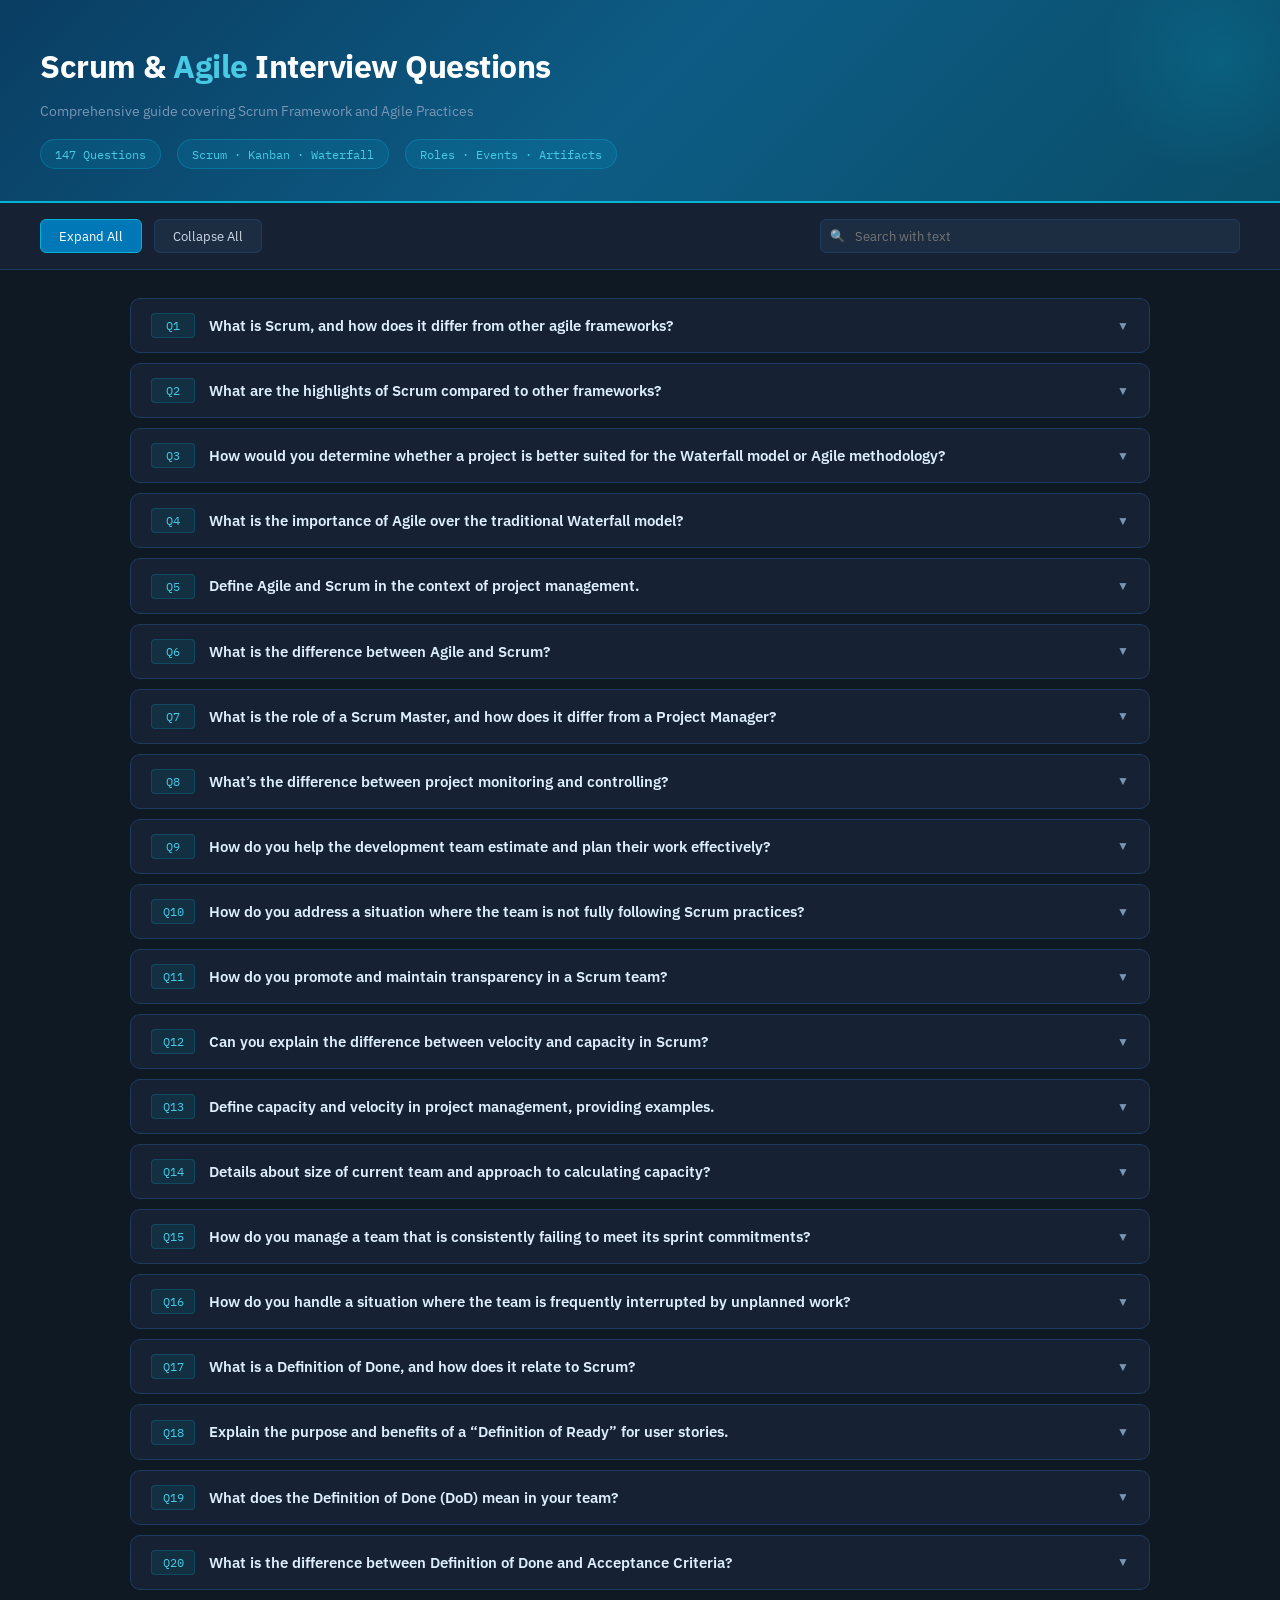
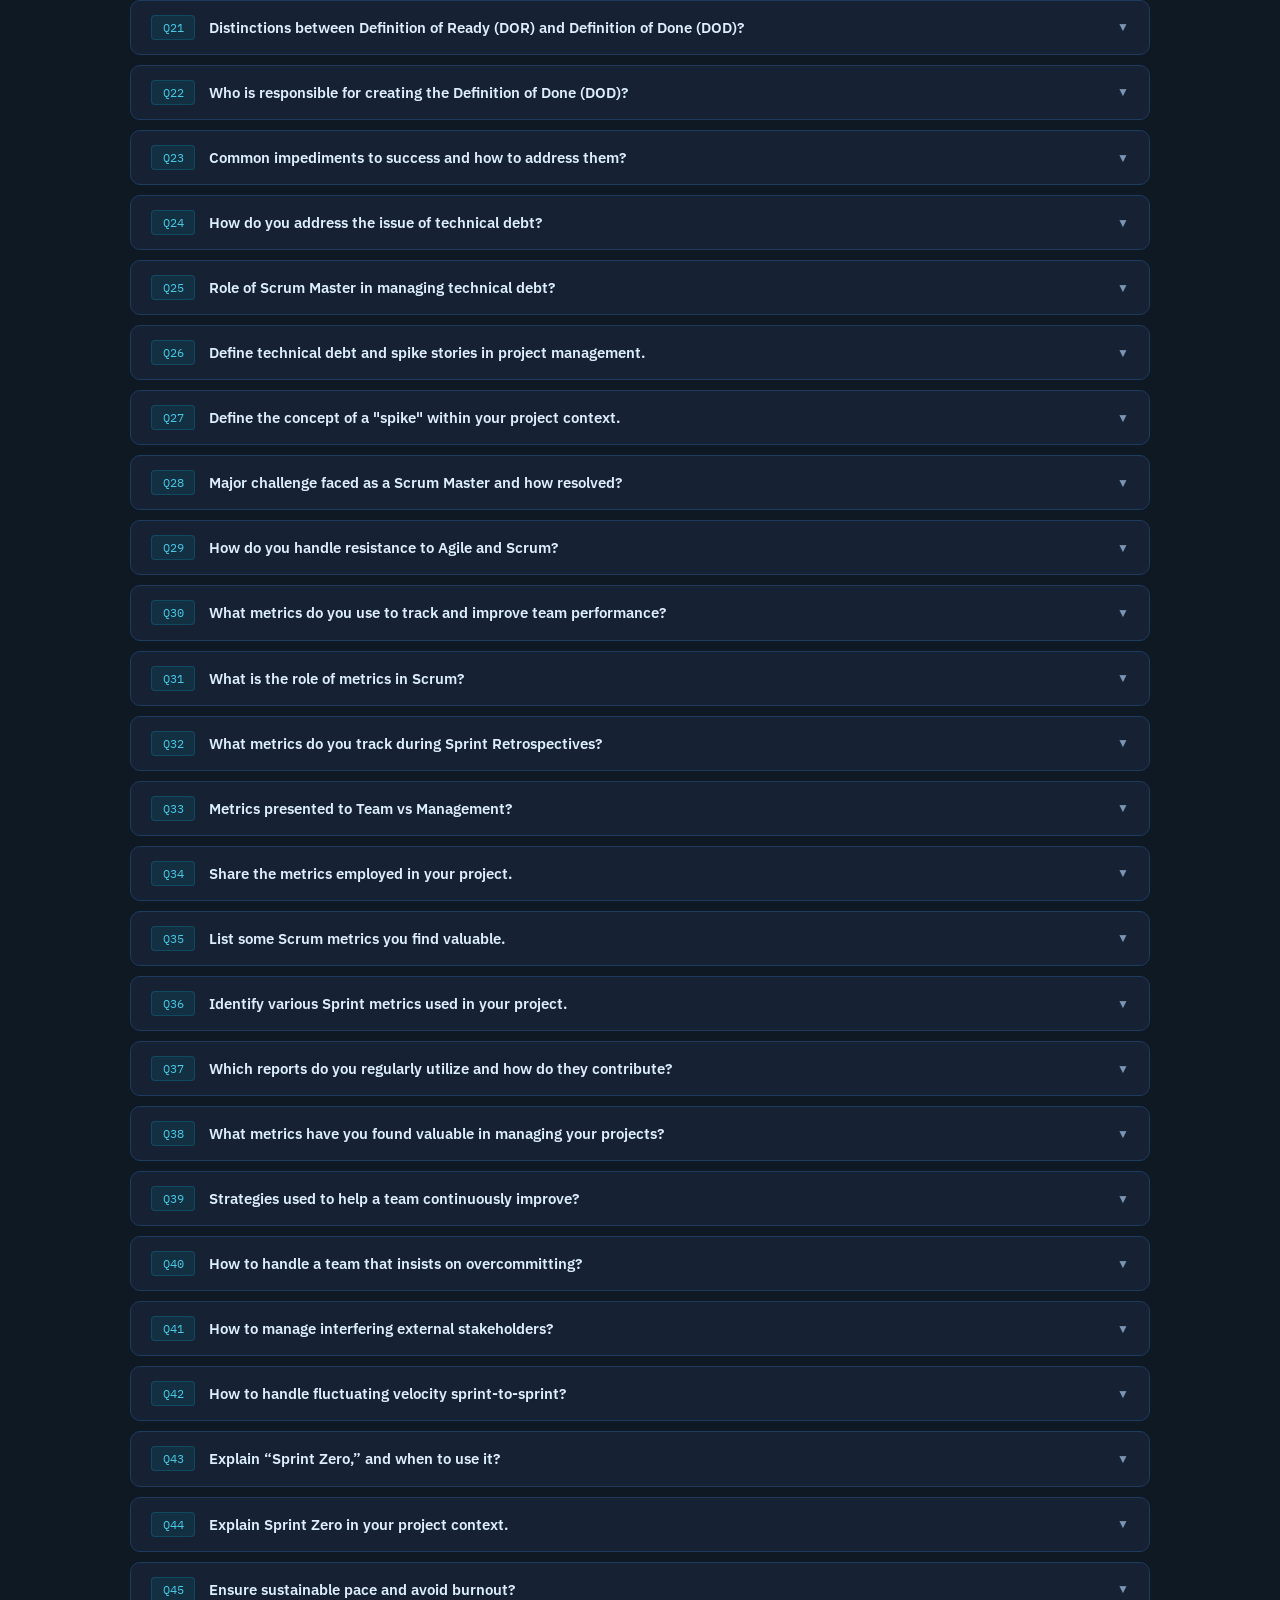
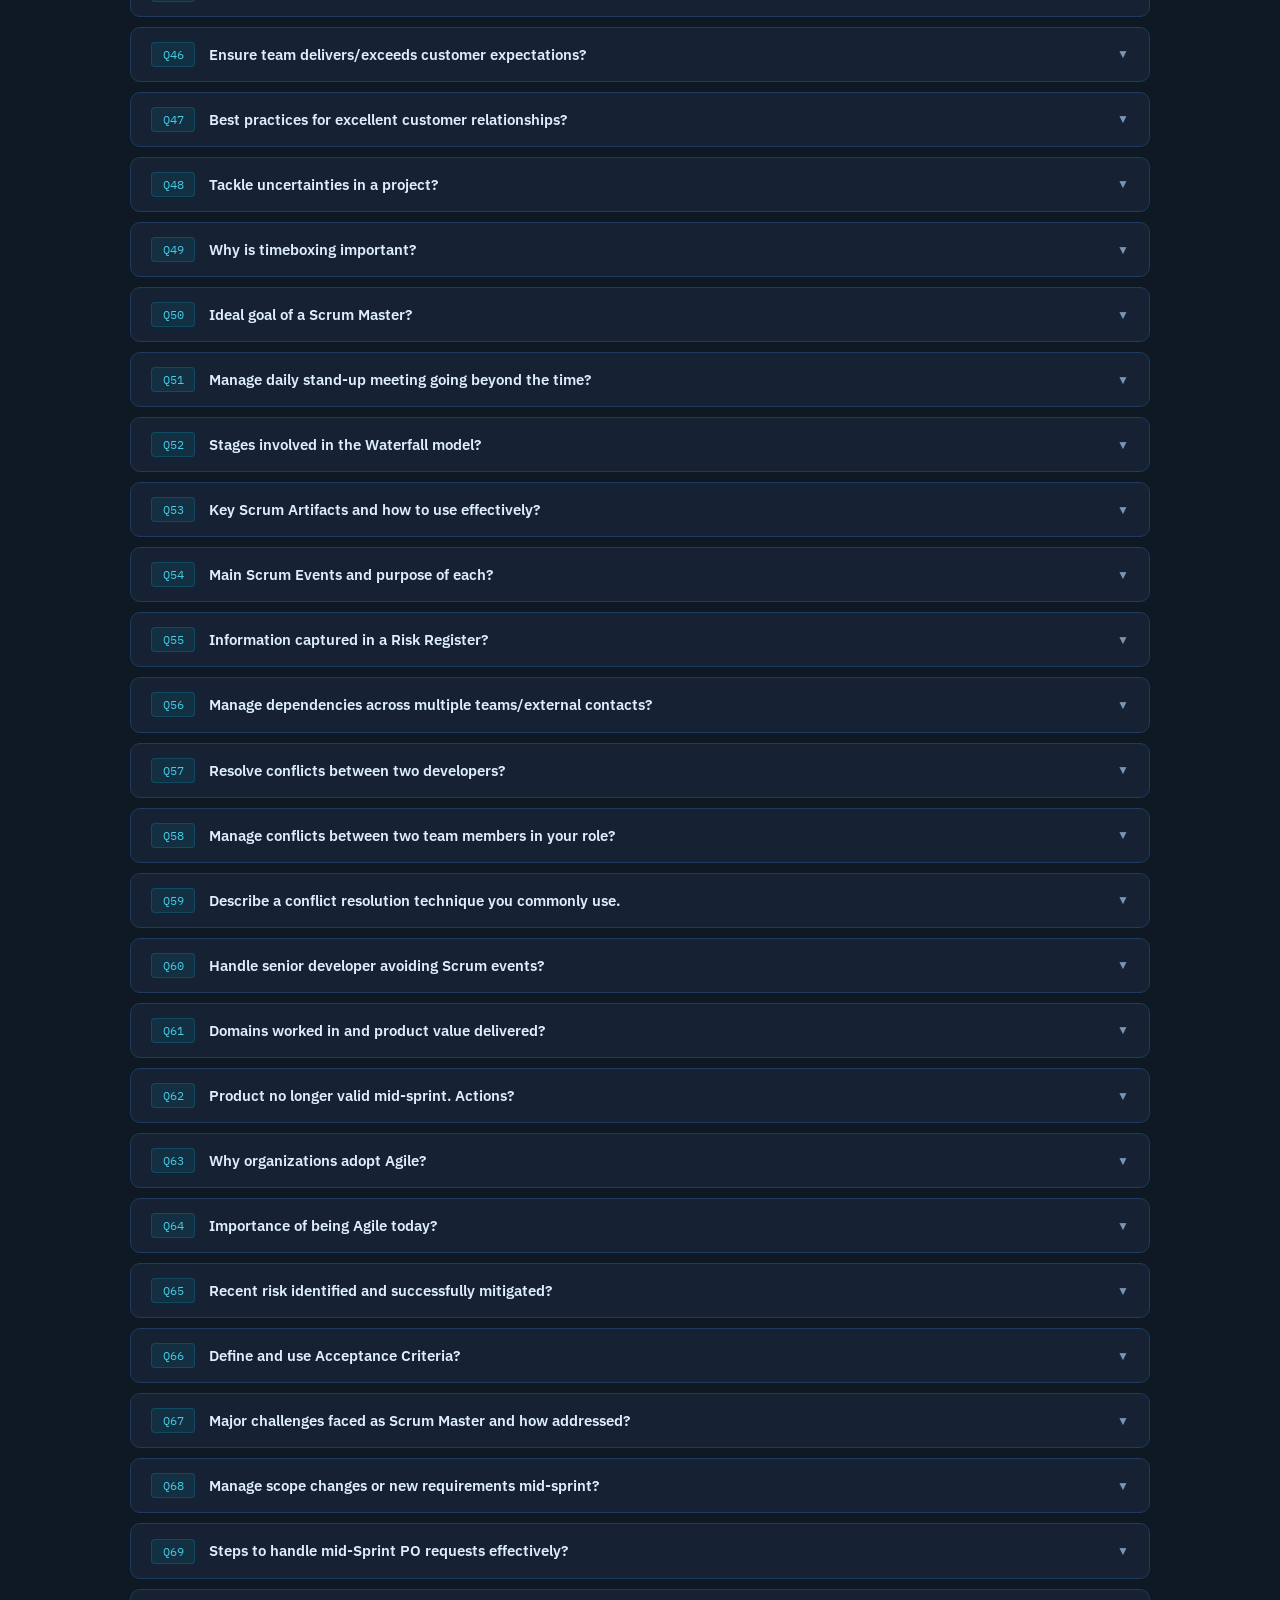
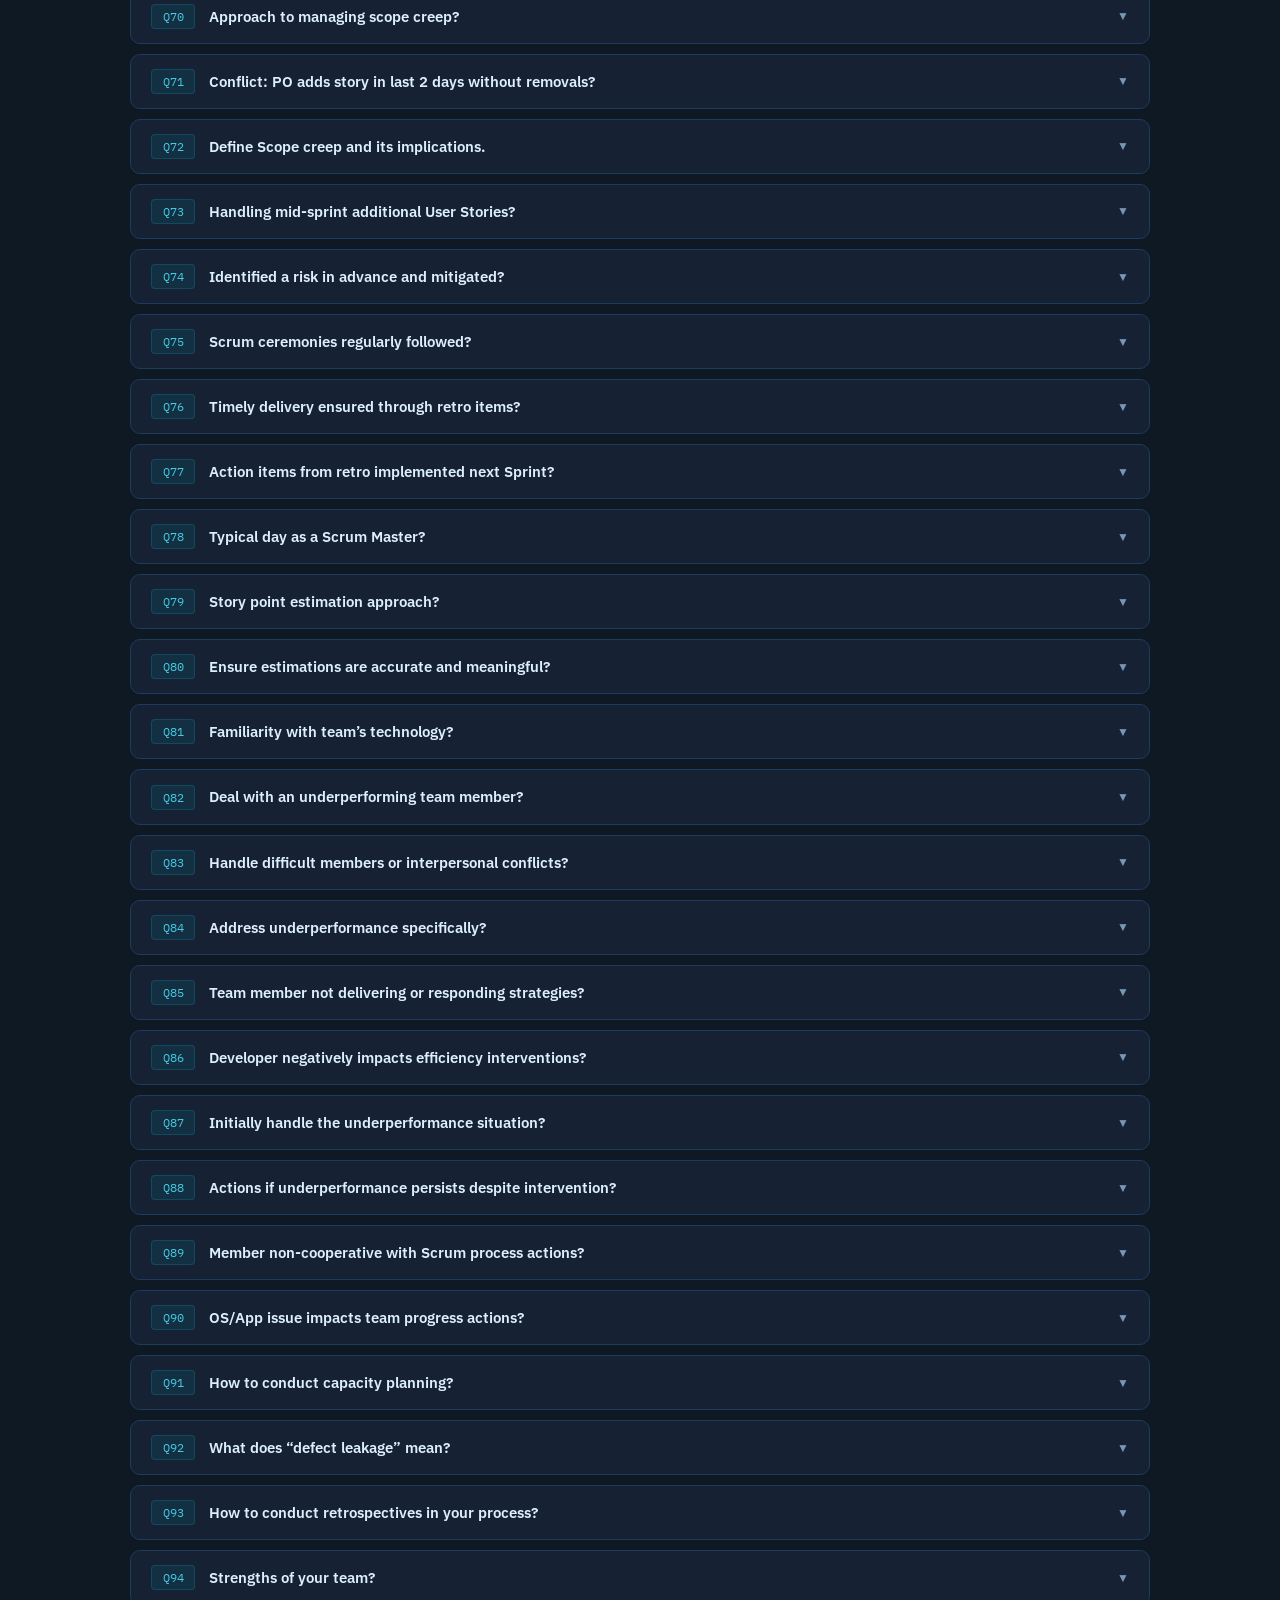
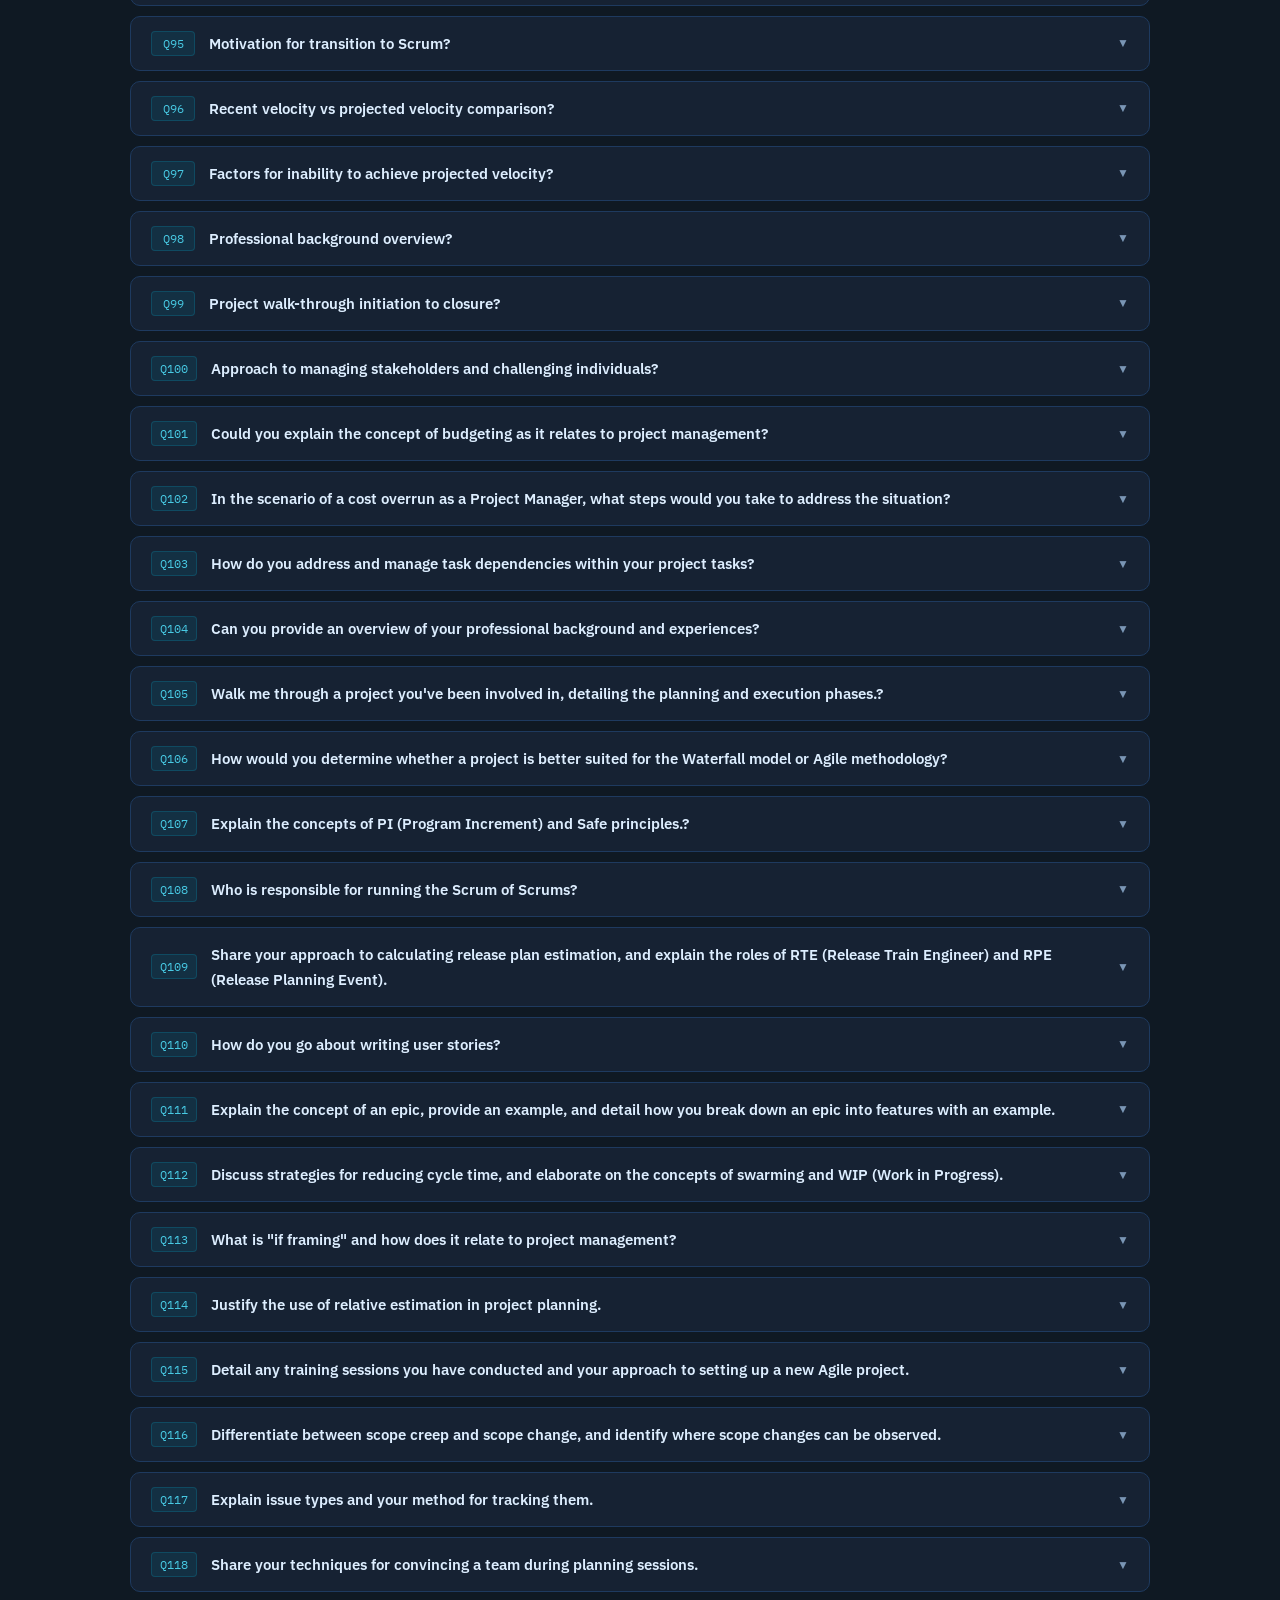
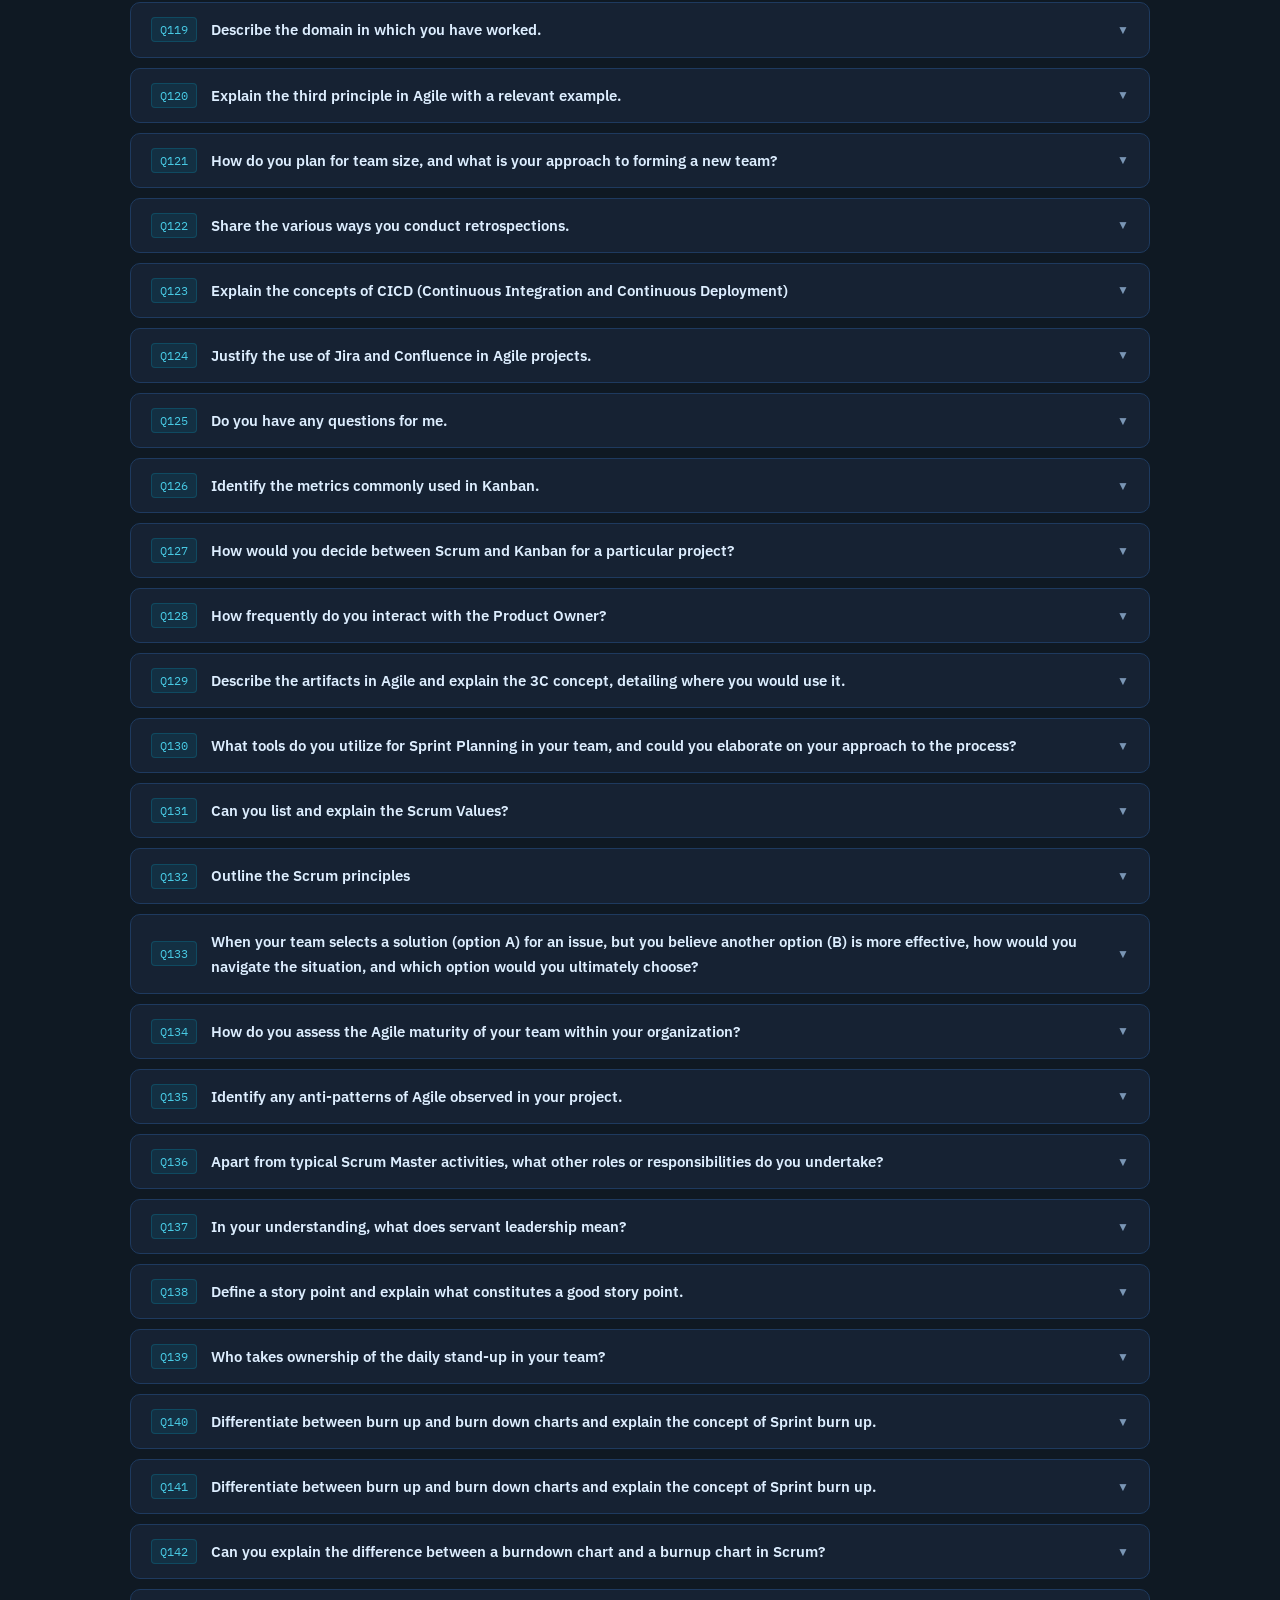
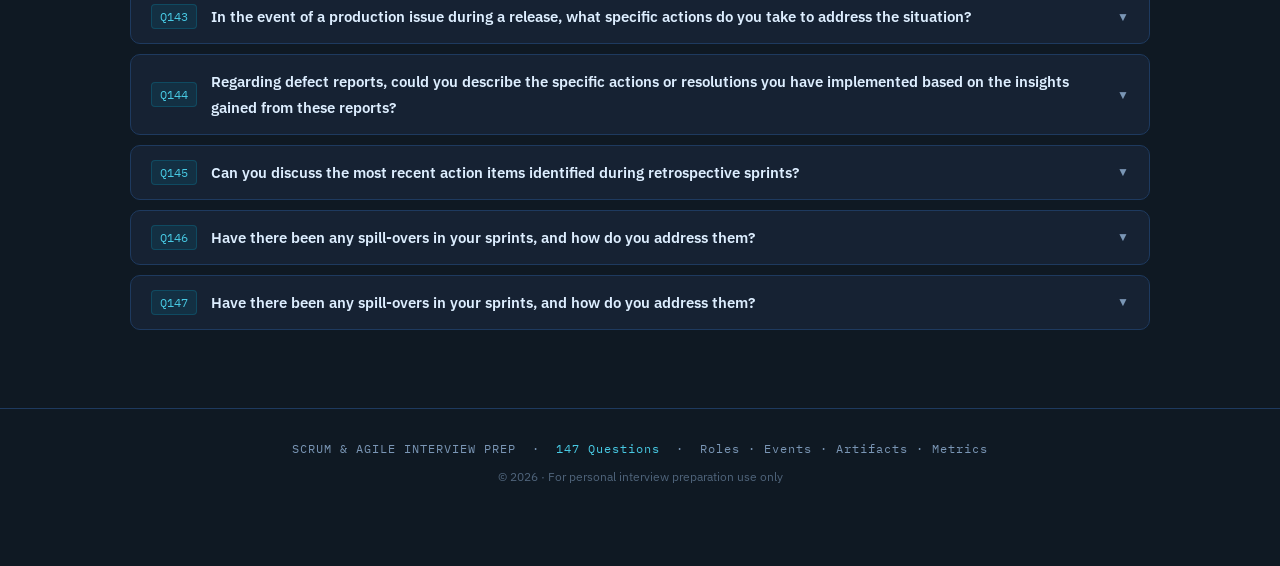
==== QnA.html @ 89566de7 "Add files via upload" ====
<!DOCTYPE html>
<html lang="en">
<head>
<meta charset="UTF-8">
<meta name="viewport" content="width=device-width, initial-scale=1.0">
<title>Scrum & Agile QnA</title>
<style>
  @import url('https://fonts.googleapis.com/css2?family=IBM+Plex+Sans:wght@400;500;600;700&family=IBM+Plex+Mono:wght@400;500&display=swap');
  :root{--bg:#0f1923;--surface:#162233;--surface2:#1c2d42;--border:#1e3a5f;--accent:#00b4d8;--accent2:#0077b6;--accent3:#48cae4;--text:#cdd9e8;--text-muted:#7a96b5;--hbg:#0a4d68;--green:#52b788;--div:#2a4a6b;}
  *{box-sizing:border-box;margin:0;padding:0;}
  body{font-family:'IBM Plex Sans',sans-serif;background:var(--bg);color:var(--text);line-height:1.65;padding:0 0 60px;}
  .ph{background:linear-gradient(135deg,#0a3d62 0%,#0d5c85 50%,#0a4d68 100%);padding:40px 40px 32px;border-bottom:2px solid var(--accent);position:relative;overflow:hidden;}
  .ph::before{content:'';position:absolute;top:-60px;right:-60px;width:240px;height:240px;background:radial-gradient(circle,rgba(0,180,216,0.15) 0%,transparent 70%);pointer-events:none;}
  .ph h1{font-size:2rem;font-weight:700;color:#fff;letter-spacing:-0.5px;}
  .ph h1 span{color:var(--accent3);}
  .ph p{margin-top:6px;color:var(--text-muted);font-size:.9rem;}
  .hm{display:flex;gap:16px;margin-top:16px;flex-wrap:wrap;}
  .mb{background:rgba(0,180,216,0.12);border:1px solid rgba(0,180,216,0.3);border-radius:20px;padding:4px 14px;font-size:.78rem;color:var(--accent3);font-family:'IBM Plex Mono',monospace;}
  .ctrl{padding:16px 40px;display:flex;gap:12px;background:var(--surface);border-bottom:1px solid var(--border);flex-wrap:wrap;align-items:center;}
  .btn{padding:7px 18px;border-radius:6px;border:1px solid var(--border);background:var(--surface2);color:var(--text);font-family:'IBM Plex Sans',sans-serif;font-size:.83rem;cursor:pointer;transition:all .2s;}
  .btn:hover{background:var(--accent2);border-color:var(--accent);color:#fff;}
  .btn.p{background:var(--accent2);border-color:var(--accent);color:#fff;}
  .btn.p:hover{background:var(--accent);}
  .sw{margin-left:auto;position:relative;}
  .sw input{background:var(--surface2);border:1px solid var(--border);border-radius:6px;padding:7px 30px 7px 34px;color:var(--text);font-family:'IBM Plex Sans',sans-serif;font-size:.83rem;width:420px;outline:none;transition:border-color .2s;}
  .sw input:focus{border-color:var(--accent);}
  .sw::before{content:'🔍';position:absolute;left:10px;top:50%;transform:translateY(-50%);font-size:.75rem;pointer-events:none;}
  .clr{position:absolute;right:8px;top:50%;transform:translateY(-50%);background:none;border:none;color:var(--text-muted);font-size:1rem;cursor:pointer;line-height:1;padding:0 2px;display:none;}
  .clr:hover{color:var(--accent3);}
  .sw.has-value .clr{display:block;}
  .content{padding:28px 40px;max-width:1100px;margin:0 auto;}
  .sd{margin:36px 0 28px;display:flex;align-items:center;gap:14px;}
  .sd::before,.sd::after{content:'';flex:1;height:1px;background:linear-gradient(90deg,transparent,var(--div),transparent);}
  .sd span{font-family:'IBM Plex Mono',monospace;font-size:.72rem;color:var(--text-muted);white-space:nowrap;letter-spacing:2px;text-transform:uppercase;}
  .qc{background:var(--surface);border:1px solid var(--border);border-radius:10px;margin-bottom:10px;overflow:hidden;transition:border-color .2s;}
  .qc:hover{border-color:var(--accent2);}
  .qc.open{border-color:var(--accent);}
  .qc.hidden{display:none;}
  .qh{display:flex;align-items:center;gap:14px;padding:14px 20px;cursor:pointer;user-select:none;transition:background .2s;}
  .qc.open .qh{background:rgba(0,119,182,0.15);}
  .qh:hover{background:rgba(0,180,216,0.08);}
  .qn{font-family:'IBM Plex Mono',monospace;font-size:.72rem;color:var(--accent3);background:rgba(0,180,216,0.1);border:1px solid rgba(0,180,216,0.2);border-radius:4px;padding:2px 8px;min-width:44px;text-align:center;flex-shrink:0;}
  .qt{flex:1;font-weight:600;font-size:.95rem;color:#ddeeff;}
  .qv{color:var(--text-muted);font-size:.75rem;transition:transform .3s;flex-shrink:0;}
  .qc.open .qv{transform:rotate(180deg);color:var(--accent3);}
  .qb{display:none;padding:0 20px 20px;border-top:1px solid var(--border);}
  .qc.open .qb{display:block;}
  .qb p{color:var(--text);font-size:.9rem;margin:12px 0 8px;}
  .qb ul{list-style:none;margin:10px 0;padding:0;}
  .qb ul li{font-size:.88rem;color:var(--text);padding:5px 0 5px 20px;position:relative;border-bottom:1px solid rgba(255,255,255,0.03);}
  .qb ul li:last-child{border-bottom:none;}
  .qb ul li::before{content:'▸';position:absolute;left:0;color:var(--accent3);font-size:.75rem;top:7px;}
  .qb ul li strong{color:var(--accent3);font-weight:600;}
  .sl{font-size:.78rem;font-weight:600;color:var(--accent);text-transform:uppercase;letter-spacing:1px;margin:14px 0 6px;font-family:'IBM Plex Mono',monospace;}
  .at{width:100%;border-collapse:collapse;margin:14px 0;font-size:.85rem;border-radius:8px;overflow:hidden;border:1px solid var(--border);}
  .at th{background:var(--hbg);color:var(--accent3);font-weight:600;padding:10px 14px;text-align:left;font-family:'IBM Plex Mono',monospace;font-size:.8rem;letter-spacing:.5px;border-bottom:2px solid var(--accent2);}
  .at td{padding:9px 14px;border-bottom:1px solid rgba(30,58,95,0.6);color:var(--text);vertical-align:top;}
  .at tr:last-child td{border-bottom:none;}
  .at tr:nth-child(even) td{background:rgba(255,255,255,0.025);}
  .at tr:hover td{background:rgba(0,180,216,0.05);}
  .at td:first-child{color:var(--accent3);font-weight:500;}
  .ob{background:rgba(82,183,136,0.1);border-left:3px solid var(--green);border-radius:0 6px 6px 0;padding:10px 14px;margin-top:12px;font-size:.87rem;color:var(--text);}
  .ob strong{color:var(--green);}
  .cl li::before{content:'✓';color:var(--green);font-size:.8rem;top:6px;}
  @media(max-width:640px){.ph{padding:24px 20px;}.ctrl{padding:14px 20px;}.content{padding:20px 16px;}.sw input{width:160px;}}

#backToTop {
    display: none;
    position: fixed;
    bottom: 30px;
    right: 30px;
    z-index: 1000;
    border: none;
    outline: none;
    background-color: var(--accent2);
    color: white;
    cursor: pointer;
    padding: 10px 16px;
    border-radius: 50%;
    font-size: 1.2rem;
    box-shadow: 0 4px 12px rgba(0,0,0,0.4);
    transition: all 0.3s;
  }
  #backToTop:hover { background-color: var(--accent); transform: translateY(-3px); }
  
  #backToBottom {
    display: none;
    position: fixed;
    bottom: 90px;
    right: 30px;
    z-index: 1000;
    border: none;
    outline: none;
    background-color: var(--accent2);
    color: white;
    cursor: pointer;
    padding: 10px 16px;
    border-radius: 50%;
    font-size: 1.2rem;
    box-shadow: 0 4px 12px rgba(0,0,0,0.4);
    transition: all 0.3s;
  }
  #backToBottom:hover { background-color: var(--accent); transform: translateY(3px); }
  
</style>
</head>
<body>
<div class="ph">
  <h1>Scrum &amp; <span>Agile</span> Interview Questions</h1>
  <p>Comprehensive guide covering Scrum Framework and Agile Practices</p>
  <div class="hm">
    <span class="mb"><span id="totalCount">0</span> Questions</span>
    <span class="mb">Scrum · Kanban · Waterfall</span>
    <span class="mb">Roles · Events · Artifacts</span>
  </div>
</div>
<div class="ctrl">
  <button class="btn p" onclick="toggleAll(true)">Expand All</button>
  <button class="btn" onclick="toggleAll(false)">Collapse All</button>
  <div class="sw" id="sw"><input id="searchBox" type="text" placeholder="Search with text" oninput="filterQ(this.value)"><button class="clr" onclick="clearSearch()" title="Clear search">✕</button></div>
</div>
<div class="content">

<div class="qc"><div class="qh" onclick="tog(this)"><span class="qn">Q</span><span class="qt">What is Scrum, and how does it differ from other agile frameworks?</span><span class="qv">▼</span></div><div class="qb">
<p>Scrum is a lightweight Agile framework used to develop and deliver complex products through short, time-boxed iterations called Sprints (usually 1–4 weeks). It is based on empiricism, meaning decisions are made through transparency, inspection, and adaptation. Scrum clearly defines roles (Scrum Master, Product Owner, Developers), events (Sprint Planning, Daily Scrum, Review, Retrospective), and artifacts (Product Backlog, Sprint Backlog, Increment) to help teams deliver value incrementally.</p>
<table class="at"><thead><tr><th>Aspect</th><th>Scrum</th><th>Kanban</th></tr></thead><tbody>
<tr><td>Approach</td><td>Iterative, time-boxed</td><td>Continuous flow</td></tr>
<tr><td>Iterations</td><td>Fixed-length Sprints</td><td>No Sprints</td></tr>
<tr><td>Roles</td><td>Defined roles (Scrum Master, Product Owner, Developers)</td><td>No mandatory roles</td></tr>
<tr><td>Planning</td><td>Sprint Planning at start of Sprint</td><td>Planning done continuously</td></tr>
<tr><td>Change Handling</td><td>Changes usually after Sprint ends</td><td>Changes can be made anytime</td></tr>
<tr><td>Metrics</td><td>Velocity, Burndown/Burnup</td><td>Cycle Time, Lead Time, WIP</td></tr>
<tr><td>Work Limits</td><td>Limited by Sprint commitment</td><td>WIP limits enforced</td></tr>
<tr><td>Best Use Case</td><td>Evolving requirements with regular delivery</td><td>Continuous work, support, maintenance</td></tr>
</tbody></table>
</div></div>

<div class="qc"><div class="qh" onclick="tog(this)"><span class="qn">Q</span><span class="qt">What are the highlights of Scrum compared to other frameworks?</span><span class="qv">▼</span></div><div class="qb">
<ul>
<li>Iterative and Incremental Delivery: Scrum delivers working increments every sprint</li>
<li>Empiricism: Decisions are based on inspection, adaptation, and transparency</li>
<li>Defined Roles: Clear responsibilities with Scrum Master, Product Owner, and Developers.</li>
<li>Time-boxed Events: Structured ceremonies ensure focus and collaboration.</li>
<li>Focus on Value: Prioritized backlog ensures the team works on the highest-value items first.</li>
<li>Continuous Improvement: Retrospectives and metrics drive ongoing process and product enhancement.</li>
<li>Self-organizing Teams: Teams decide how to do the work, improving engagement and ownership.</li>
</ul>
</div></div>

<div class="qc"><div class="qh" onclick="tog(this)"><span class="qn">Q</span><span class="qt">How would you determine whether a project is better suited for the Waterfall model or Agile methodology?</span><span class="qv">▼</span></div><div class="qb">
<table class="at"><thead><tr><th>Factor</th><th>Waterfall Model</th><th>Agile Methodology</th></tr></thead><tbody>
<tr><td>Requirements clarity</td><td>Stable &amp; fixed</td><td>Evolving &amp; unclear</td></tr>
<tr><td>Change frequency</td><td>Minimal changes</td><td>Frequent changes</td></tr>
<tr><td>Customer involvement</td><td>Limited</td><td>Continuous</td></tr>
<tr><td>Project complexity</td><td>Predictable</td><td>Complex &amp; uncertain</td></tr>
<tr><td>Delivery approach</td><td>One-time release</td><td>Incremental delivery</td></tr>
<tr><td>Risk handling</td><td>Low risk</td><td>High risk, early feedback</td></tr>
<tr><td>Team style</td><td>Siloed</td><td>Cross-functional</td></tr>
</tbody></table>
</div></div>

<div class="qc"><div class="qh" onclick="tog(this)"><span class="qn">Q</span><span class="qt">What is the importance of Agile over the traditional Waterfall model?</span><span class="qv">▼</span></div><div class="qb">
<table class="at"><thead><tr><th>Factor</th><th>Agile Methodology</th></tr></thead><tbody>
<tr><td>Handles change better</td><td>Adapts quickly to requirement changes instead of fixed upfront scope</td></tr>
<tr><td>Early value delivery</td><td>Delivers working increments instead of waiting till end</td></tr>
<tr><td>Continuous feedback</td><td>Regular stakeholder input improves product quality early</td></tr>
<tr><td>Risk reduction</td><td>Issues are identified and corrected in short cycles</td></tr>
<tr><td>Better transparency</td><td>Progress is visible through frequent reviews and updates</td></tr>
<tr><td>Higher customer focus</td><td>Builds product based on evolving customer needs and priorities</td></tr>
</tbody></table>
</div></div>

<div class="qc"><div class="qh" onclick="tog(this)"><span class="qn">Q</span><span class="qt">Define Agile and Scrum in the context of project management.</span><span class="qv">▼</span></div><div class="qb">
<ul>
<li>Agile definition: Iterative and incremental approach to project management focused on flexibility and customer value</li>
<li>Agile focus: Emphasizes adaptability, collaboration, and continuous delivery of value</li>
<li>Scrum definition: A lightweight Agile framework used to manage and deliver complex work in short iterations called Sprints</li>
<li>Scrum structure: Defines roles, events, and artifacts to ensure transparency and inspection</li>
<li>Agile vs Scrum: Agile is the mindset | Scrum is one way to implement Agile</li>
<li>Outcome focus: Both aim to deliver value early, improve continuously, and respond to change effectively</li>
</ul>
</div></div>

<div class="qc"><div class="qh" onclick="tog(this)"><span class="qn">Q</span><span class="qt">What is the difference between Agile and Scrum?</span><span class="qv">▼</span></div><div class="qb"><p>Agile is the broad philosophy based on iterative development and the Agile Manifesto. Scrum is a specific, lightweight framework used to implement those Agile principles through defined roles, artifacts, and time-boxed events.</p></div></div>

<div class="qc"><div class="qh" onclick="tog(this)"><span class="qn">Q</span><span class="qt">What is the role of a Scrum Master, and how does it differ from a Project Manager?</span><span class="qv">▼</span></div><div class="qb">
<ul>
<li>A Scrum Master facilitates the Scrum framework, removes impediments, and supports the development team in becoming self-organizing and high-performing.</li>
<li>A Project Manager plans, executes, and controls the project by managing scope, resources, timelines, and budgets.</li>
</ul>
</div></div>

<div class="qc"><div class="qh" onclick="tog(this)"><span class="qn">Q</span><span class="qt">What’s the difference between project monitoring and controlling?</span><span class="qv">▼</span></div><div class="qb"><p>Monitoring is the process of observing and tracking project performance against the plan (passive/informational). Controlling is taking corrective actions when deviations occur to get the project back on track (active/corrective).</p></div></div>

<div class="qc"><div class="qh" onclick="tog(this)"><span class="qn">Q</span><span class="qt">How do you help the development team estimate and plan their work effectively?</span><span class="qv">▼</span></div><div class="qb">
<ul>
<li>Facilitate Backlog Refinement to break down stories into clear tasks</li>
<li>Guide Sprint Planning with Planning Poker</li>
<li>Assess velocity and capacity for realistic commitments</li>
<li>Encourage team collaboration and consensus on estimates</li>
</ul>
</div></div>

<div class="qc"><div class="qh" onclick="tog(this)"><span class="qn">Q</span><span class="qt">How do you address a situation where the team is not fully following Scrum practices?</span><span class="qv">▼</span></div><div class="qb">
<ul>
<li>Identify missing or skipped practices (e.g., stand-ups, retrospectives)</li>
<li>Discuss with the team to understand reasons for deviation</li>
<li>Coach the team on the value of practices for collaboration and continuous improvement</li>
</ul>
</div></div>

<div class="qc"><div class="qh" onclick="tog(this)"><span class="qn">Q</span><span class="qt">How do you promote and maintain transparency in a Scrum team?</span><span class="qv">▼</span></div><div class="qb">
<ul>
<li>Maintain visual dashboards (Jira, burn-down charts) for real-time visibility</li>
<li>Keep Scrum artifacts (Product Backlog, Sprint Backlog, Increment) up to date</li>
<li>Facilitate Sprint Planning for commitment, Sprint Reviews for feedback, and Retrospectives for process improvement</li>
</ul>
</div></div>

<div class="qc"><div class="qh" onclick="tog(this)"><span class="qn">Q</span><span class="qt">Can you explain the difference between velocity and capacity in Scrum?</span><span class="qv">▼</span></div><div class="qb">
<ul>
<li>Velocity: past average work delivered (story points)</li>
<li>Capacity: team availability for upcoming Sprint</li>
<li>Key difference: Velocity forecasts delivery; capacity ensures realistic planning</li>
</ul>
</div></div>

<div class="qc"><div class="qh" onclick="tog(this)"><span class="qn">Q</span><span class="qt">Define capacity and velocity in project management, providing examples.</span><span class="qv">▼</span></div><div class="qb">
<ul>
<li>Capacity: Total available work a team can take in a Sprint based on time, availability, and focus. Example: 5 members available full Sprint → 5 × 10 days = ~50 person-days available effort</li>
<li>Velocity: Average amount of work (story points) a team completes in a Sprint. Example: Team consistently completes 28–32 story points per Sprint → velocity = ~30 points</li>
<li>Key difference: Capacity is input (availability) | Velocity is output (historical delivery)</li>
<li>Usage in planning: Capacity helps decide how much time is available | Velocity helps decide how much work fits</li>
</ul>
</div></div>

<div class="qc"><div class="qh" onclick="tog(this)"><span class="qn">Q</span><span class="qt">Details about size of current team and approach to calculating capacity?</span><span class="qv">▼</span></div><div class="qb"><p>Typically calculated by taking the sum of available hours for all developers in the Sprint and subtracting time for holidays, planned time-off, and non-development tasks like Scrum events.</p></div></div>

<div class="qc"><div class="qh" onclick="tog(this)"><span class="qn">Q</span><span class="qt">How do you manage a team that is consistently failing to meet its sprint commitments?</span><span class="qv">▼</span></div><div class="qb">
<ul>
<li>Identify root causes using sprint data (estimation issues, unclear requirements, dependencies, scope changes)</li>
<li>Enforce a strong Definition of Ready (DoR) so only well-understood items enter the sprint</li>
<li>Plan based on team capacity (holidays, leaves, availability)</li>
<li>Use historical velocity to avoid over-commitment during sprint planning</li>
<li>Improve estimation through regular backlog refinement and sizing</li>
<li>Protect the team from mid-sprint scope changes and disruptions</li>
<li>Use retrospectives to agree on small, actionable improvements and track them next sprint</li>
</ul>
</div></div>

<div class="qc"><div class="qh" onclick="tog(this)"><span class="qn">Q</span><span class="qt">How do you handle a situation where the team is frequently interrupted by unplanned work?</span><span class="qv">▼</span></div><div class="qb">
<ul>
<li>Make interruptions visible by tracking all unplanned work</li>
<li>Perform Root Cause Analysis (RCA) to understand why interruptions keep occurring</li>
<li>Analyze patterns (type, source, frequency) using the data</li>
<li>Revisit and improve upstream processes to reduce interruptions over time</li>
<li>Reserve buffer capacity in sprint planning for predictable unplanned work</li>
<li>Align with the Product Owner to prioritize and limit ad-hoc requests</li>
<li>Define clear intake and escalation rules for what is truly urgent</li>
<li>Protect the sprint goal and team focus from unnecessary disruptions</li>
</ul>
</div></div>

<div class="qc"><div class="qh" onclick="tog(this)"><span class="qn">Q</span><span class="qt">What is a Definition of Done, and how does it relate to Scrum?</span><span class="qv">▼</span></div><div class="qb">
<p>Definition of Done (DoD) is a shared checklist that defines when a product increment is considered complete and releasable.</p>
<ul>
<li>It ensures quality and transparency across the team</li>
<li>Helps the team deliver a potentially shippable increment each sprint</li>
<li>Creates a common understanding between Developers, PO, and Scrum Master</li>
<li>Prevents partially done or hidden work from being counted as “done”</li>
</ul>
<p>DoD Checklist:</p>
<ul>
<li>Code completed and peer-reviewed</li>
<li>All relevant tests are passed</li>
<li>Acceptance criteria met</li>
<li>No critical defects open</li>
<li>Code merged and build successful</li>
<li>Deployed to required environment</li>
<li>Documentation updated (if needed)</li>
<li>Technical debt addressed or noted</li>
</ul>
</div></div>

<div class="qc"><div class="qh" onclick="tog(this)"><span class="qn">Q</span><span class="qt">Explain the purpose and benefits of a “Definition of Ready” for user stories.</span><span class="qv">▼</span></div><div class="qb">
<p>Definition of Ready (DoR) is a shared checklist that defines when a Product Backlog Item or user story is considered clear, well-defined, and ready to be pulled into a sprint.</p>
<ul>
<li>It ensures clarity and shared understanding across the team</li>
<li>Helps the team pull only well-defined, actionable stories into a sprint</li>
<li>Creates a common agreement between Developers, PO, and Scrum Master on readiness</li>
<li>Prevents unclear, ambiguous, or unready work from entering the sprint</li>
</ul>
<p>DoR Checklist:</p>
<ul>
<li>User story clearly described and understood</li>
<li>Acceptance criteria defined and testable</li>
<li>Dependencies identified and addressed</li>
<li>Estimates provided (story points or time)</li>
<li>No blocking issues or external approvals pending</li>
<li>Design or mockups attached (if needed)</li>
<li>Performance, security, or other non-functional requirements identified</li>
<li>Story is small enough to be completed in a sprint</li>
<li>Team confirms story is ready to be pulled into a sprint</li>
</ul>
</div></div>

<div class="qc"><div class="qh" onclick="tog(this)"><span class="qn">Q</span><span class="qt">What does the Definition of Done (DoD) mean in your team?</span><span class="qv">▼</span></div><div class="qb">
<ul>
<li>Shared quality standard : Agreed checklist that defines when work is truly “Done”</li>
<li>Completeness check : Ensures all coding, testing, and acceptance criteria are met</li>
<li>Quality assurance : Confirms unit testing, reviews, and necessary validations are completed</li>
<li>Usability readiness : Ensures item is potentially releasable at the end of sprint</li>
<li>Transparency : Same definition applies to all team members and all work items</li>
<li>Consistency : Prevents partial or “almost done” work from being accepted</li>
</ul>
</div></div>

<div class="qc"><div class="qh" onclick="tog(this)"><span class="qn">Q</span><span class="qt">What is the difference between Definition of Done and Acceptance Criteria?</span><span class="qv">▼</span></div><div class="qb">
<table class="at"><thead><tr><th>Aspect</th><th>Definition of Done (DoD)</th><th>Acceptance Criteria (AC)</th></tr></thead><tbody>
<tr><td>Scope focus</td><td>Applies to all work items</td><td>Applies to a specific user story</td></tr>
<tr><td>Purpose</td><td>Ensures quality &amp; completeness</td><td>Defines expected behavior</td></tr>
<tr><td>Ownership</td><td>Owned by the Scrum Team</td><td>Defined by PO (with team input)</td></tr>
<tr><td>Usage timing</td><td>Constant across Sprints</td><td>Changes per story</td></tr>
<tr><td>Validation level</td><td>Checks process &amp; quality readiness</td><td>Checks functional correctness</td></tr>
<tr><td>Outcome</td><td>Ensures work is releasable</td><td>Ensures requirement is met</td></tr>
</tbody></table>
</div></div>

<div class="qc"><div class="qh" onclick="tog(this)"><span class="qn">Q</span><span class="qt">Distinctions between Definition of Ready (DOR) and Definition of Done (DOD)?</span><span class="qv">▼</span></div><div class="qb">
<table class="at"><thead><tr><th>Aspect</th><th>Definition of Ready (DoR)</th><th>Definition of Done (DoD)</th></tr></thead><tbody>
<tr><td>Purpose difference</td><td>Ensures work is ready to start</td><td>Ensures work is completed properly</td></tr>
<tr><td>Timing difference</td><td>Checked before Sprint starts</td><td>Checked after completion</td></tr>
<tr><td>Scope difference</td><td>Applies to backlog readiness</td><td>Applies to increment quality</td></tr>
<tr><td>Focus difference</td><td>Reduces ambiguity and unknowns</td><td>Ensures quality and completeness</td></tr>
<tr><td>Ownership</td><td>Owned by PO + team</td><td>Owned by entire Scrum Team</td></tr>
<tr><td>Outcome impact</td><td>Improves planning efficiency</td><td>Ensures releasable increment</td></tr>
</tbody></table>
</div></div>

<div class="qc"><div class="qh" onclick="tog(this)"><span class="qn">Q</span><span class="qt">Who is responsible for creating the Definition of Done (DOD)?</span><span class="qv">▼</span></div><div class="qb"><p>The entire Scrum Team (Product Owner, Scrum Master, and Developers) is responsible for defining the DoD. If the organization provides a standard DoD, the team must adopt it as a minimum.</p></div></div>

<div class="qc"><div class="qh" onclick="tog(this)"><span class="qn">Q</span><span class="qt">Common impediments to success and how to address them?</span><span class="qv">▼</span></div><div class="qb">
<ul>
<li>Unclear requirements → Improve backlog refinement and enforce Definition of Ready</li>
<li>Frequent scope changes → Protect the sprint goal and align closely with the Product Owner</li>
<li>External dependencies → Make them visible, escalate early, and plan around them</li>
<li>Low team collaboration → Encourage open communication and effective Scrum events</li>
<li>Over-commitment → Plan using realistic capacity and historical velocity</li>
<li>Technical debt → Make it visible and plan reduction work regularly</li>
<li>Interruptions/unplanned work → Set clear intake rules and reserve buffer capacity</li>
</ul>
</div></div>

<div class="qc"><div class="qh" onclick="tog(this)"><span class="qn">Q</span><span class="qt">How do you address the issue of technical debt?</span><span class="qv">▼</span></div><div class="qb">
<ul>
<li>Make technical debt visible by identifying and tracking it in the backlog</li>
<li>Explain the impact of debt on speed, quality, and risk to the Product Owner</li>
<li>Prioritize technical debt items along with feature work</li>
<li>Allocate capacity each sprint for refactoring and debt reduction</li>
<li>Enforce strong DoD and code reviews to prevent new debt</li>
<li>Use retrospectives to inspect and improve debt-reduction practices</li>
</ul>
</div></div>

<div class="qc"><div class="qh" onclick="tog(this)"><span class="qn">Q</span><span class="qt">Role of Scrum Master in managing technical debt?</span><span class="qv">▼</span></div><div class="qb">
<ul>
<li>Raise awareness: Ensure the team and Product Owner understand the impact of technical debt on delivery, quality, and velocity.</li>
<li>Facilitate prioritization: Help the PO balance new features vs debt reduction in backlog refinement and sprint planning.</li>
<li>Promote technical excellence: Encourage practices like code reviews, refactoring, automated testing to prevent new debt.</li>
<li>Enforce Definition of Done (DoD): Ensure the DoD includes quality standards and debt management so work is truly complete.</li>
<li>Track debt: Make technical debt visible in backlog or dashboards to monitor trends over time.</li>
<li>Support sustainable pace: Prevent shortcuts that increase debt and ensure the team allocates time to address existing debt.</li>
<li>Facilitate improvement: Use retrospectives to identify debt-related issues and plan actions to reduce them gradually.</li>
</ul>
</div></div>

<div class="qc"><div class="qh" onclick="tog(this)"><span class="qn">Q</span><span class="qt">Define technical debt and spike stories in project management.</span><span class="qv">▼</span></div><div class="qb">
<ul>
<li>Technical debt : Accumulated shortcuts or suboptimal code/design choices that increase future effort</li>
<li>Cause : Happens due to time pressure, evolving requirements, or temporary fixes</li>
<li>Impact : Slows down future development and increases maintenance cost</li>
<li>Spike story : Time-boxed research or experimentation task to reduce uncertainty</li>
<li>Purpose : Helps understand technical approach, estimate effort, or evaluate solutions</li>
<li>Outcome : Produces knowledge, proof of concept, or decision rather than production code</li>
<li>Usage : Used when requirements or technical approach are unclear</li>
</ul>
</div></div>

<div class="qc"><div class="qh" onclick="tog(this)"><span class="qn">Q</span><span class="qt">Define the concept of a "spike" within your project context.</span><span class="qv">▼</span></div><div class="qb"><p>A spike is a time-boxed investigation or research activity used to reduce technical uncertainty or gather information required to estimate a core User Story.</p></div></div>

<div class="qc"><div class="qh" onclick="tog(this)"><span class="qn">Q</span><span class="qt">Major challenge faced as a Scrum Master and how resolved?</span><span class="qv">▼</span></div><div class="qb">
<p>Example: Team was frequently missing sprint goals</p>
<ul>
<li>Identified root causes such as unclear requirements and regular interruptions</li>
<li>Improved backlog refinement and enforced Definition of Ready</li>
<li>Worked with the Product Owner to control mid-sprint scope changes</li>
<li>Created a visible impediment tracker in Confluence and raised blockers proactively in Daily Scrum (DSU)</li>
<li>Used retrospectives to drive corrective actions and follow through</li>
</ul>
<div class="ob">Outcome: Improved sprint predictability and consistent delivery</div>
</div></div>

<div class="qc"><div class="qh" onclick="tog(this)"><span class="qn">Q</span><span class="qt">How do you handle resistance to Agile and Scrum?</span><span class="qv">▼</span></div><div class="qb">
<ul>
<li>Listen first: Talk to stakeholders to understand fears like loss of control or deadlines.</li>
<li>Explain the why: Show how Scrum improves faster delivery and transparency using real examples.</li>
<li>Start small: Pilot Scrum with one team instead of a big-bang rollout.</li>
<li>Show quick wins: Use early sprint results and metrics to build confidence.</li>
<li>Coach by doing: Demonstrate Agile practices during real work, not theory sessions.</li>
<li>Address fears: Clarify roles and accountability to reduce uncertainty.</li>
</ul>
</div></div>

<div class="qc"><div class="qh" onclick="tog(this)"><span class="qn">Q</span><span class="qt">What metrics do you use to track and improve team performance?</span><span class="qv">▼</span></div><div class="qb">
<ul>
<li>Sprint Goal success rate – frequency of achieving sprint goals (Met / Total_Sprints * 100)</li>
<li>Velocity - Team predictability over time</li>
<li>Burndown / Burnup – progress and scope changes</li>
<li>Cycle time &amp; lead time – measuring flow efficiency</li>
<li>Defect trends – monitoring quality and technical health</li>
<li>Team Happiness - Team Happiness Score (%)= Sum of all survey ratings / Maximum possible rating * 100</li>
</ul>
</div></div>

<div class="qc"><div class="qh" onclick="tog(this)"><span class="qn">Q</span><span class="qt">What is the role of metrics in Scrum?</span><span class="qv">▼</span></div><div class="qb">
<p>Motto: Enable Empiricism – use real data to inspect, adapt, and make informed decisions.</p>
<p>Role of Metrics in Scrum:</p>
<ul>
<li>Measure progress: Track how much work is completed versus planned.</li>
<li>Improve predictability: Identify trends in velocity, cycle time, and sprint goal success.</li>
<li>Spot bottlenecks: Highlight delays in development, review, or testing.</li>
<li>Guide improvements: Provide data for retrospectives and process adjustments.</li>
<li>Ensure quality: Track defect trends and technical health.</li>
<li>Monitor team well-being: Measure engagement and sustainability.</li>
<li>Transparency: Provide clear visibility into project status, progress, and blockers for the team and stakeholders.</li>
<li>Data-Driven Decisions: Enable smarter planning and prioritization based on actual trends, performance, and outcomes.</li>
</ul>
</div></div>

<div class="qc"><div class="qh" onclick="tog(this)"><span class="qn">Q</span><span class="qt">What metrics do you track during Sprint Retrospectives?</span><span class="qv">▼</span></div><div class="qb">
<ul>
<li>Sprint predictability : Committed vs completed work → Helps improve planning accuracy</li>
<li>Spillover items : Unfinished stories carried forward → Identifies overcommitment or hidden complexity</li>
<li>Defect trends : Bugs raised during/after Sprint → Highlights quality gaps</li>
<li>Cycle time : Time taken from start to completion → Shows flow efficiency</li>
<li>Team happiness : Quick qualitative feedback → Indicates team health and morale</li>
<li>Action completion : Retro action items closed → Ensures continuous improvement is actually happening</li>
</ul>
</div></div>

<div class="qc"><div class="qh" onclick="tog(this)"><span class="qn">Q</span><span class="qt">Metrics presented to Team vs Management?</span><span class="qv">▼</span></div><div class="qb">
<ul>
<li>Sprint metrics (team) : Velocity, sprint burndown, committed vs completed work</li>
<li>Flow metrics (team) : Cycle time, lead time, WIP, blocked time</li>
<li>Quality metrics (team) : Defect count, defect leakage, rework trends</li>
<li>Predictability (team) : Spillover stories, estimation accuracy trends</li>
<li>Delivery metrics (management): Release progress, milestone burnup, feature completion status</li>
<li>Business metrics (business) : Value delivered, feature usage/adoption, customer impact indicators</li>
<li>Risk visibility (leadership) : Dependencies, blockers, and high-impact risks</li>
<li>Outcome focus (all levels) : Alignment of delivery with business goals and roadmap progress</li>
</ul>
</div></div>

<div class="qc"><div class="qh" onclick="tog(this)"><span class="qn">Q</span><span class="qt">Share the metrics employed in your project.</span><span class="qv">▼</span></div><div class="qb">
<ul>
<li>Sprint predictability : The team's ability to consistently deliver what they committed to. Percentage of planned work vs. actual work completed.</li>
<li>Velocity : Story points delivered per sprint for capacity forecasting</li>
<li>Burndown chart : Tracks remaining work daily to monitor sprint progress</li>
<li>Cycle time : Time taken from start to completion of a story</li>
<li>Lead time : Time from request to delivery to customer</li>
<li>Defect metrics : Defect count, severity, and defect leakage to track quality</li>
<li>WIP : Number of items in progress to manage flow efficiency</li>
<li>Spillover : Incomplete stories carried to next sprint to identify gaps</li>
</ul>
</div></div>

<div class="qc"><div class="qh" onclick="tog(this)"><span class="qn">Q</span><span class="qt">List some Scrum metrics you find valuable.</span><span class="qv">▼</span></div><div class="qb"><p>Valuable metrics include Velocity (for forecasting), Cycle Time (for flow efficiency), and Defect Leakage (for quality control).</p></div></div>

<div class="qc"><div class="qh" onclick="tog(this)"><span class="qn">Q</span><span class="qt">Identify various Sprint metrics used in your project.</span><span class="qv">▼</span></div><div class="qb"><p>Includes the Sprint Burndown chart, Sprint Goal Success rate, and the ratio of committed vs. completed work.</p></div></div>

<div class="qc"><div class="qh" onclick="tog(this)"><span class="qn">Q</span><span class="qt">Which reports do you regularly utilize and how do they contribute?</span><span class="qv">▼</span></div><div class="qb">
<ul>
<li>Sprint burndown : Tracks remaining work daily → helps monitor sprint progress and identify delays early</li>
<li>Velocity report : Shows completed story points → supports future sprint planning and predictability</li>
<li>Burnup chart : Displays completed work vs total scope → highlights progress and scope changes</li>
<li>Cumulative flow diagram : Shows WIP, bottlenecks, and flow efficiency → helps improve cycle time</li>
<li>Defect report : Tracks defect trends and leakage → improves product quality</li>
<li>Sprint report : Committed vs completed work → helps analyze planning accuracy and spillovers</li>
</ul>
</div></div>

<div class="qc"><div class="qh" onclick="tog(this)"><span class="qn">Q</span><span class="qt">What metrics have you found valuable in managing your projects?</span><span class="qv">▼</span></div><div class="qb"><p>Primary value is found in the Burndown chart for daily focus, and Velocity trends for release planning.</p></div></div>

<div class="qc"><div class="qh" onclick="tog(this)"><span class="qn">Q</span><span class="qt">Strategies used to help a team continuously improve?</span><span class="qv">▼</span></div><div class="qb">
<ul>
<li>Regular Retrospectives: Use sprint retrospectives to identify what’s working and what needs improvement.</li>
<li>Inspect &amp; Adapt: Use observations and metrics to refine processes and improve delivery.</li>
<li>Embrace a Feedback Culture: Treat feedback from both success and failure as opportunities to learn and grow.</li>
<li>Turn Feedback into Action: Convert improvement ideas into clear, shared action items and track their effectiveness.</li>
<li>Metrics Review: Review velocity, cycle time, defect trends, and sprint goal success to spot bottlenecks.</li>
<li>Refine DoD and DoR: Continuously improve Definition of Done and Definition of Ready to ensure clarity and quality.</li>
<li>Promote Technical Excellence: Encourage code reviews, automation, refactoring, and reduction of technical debt.</li>
<li>Encourage Knowledge Sharing: Support cross-skilling, pairing, and learning sessions.</li>
</ul>
</div></div>

<div class="qc"><div class="qh" onclick="tog(this)"><span class="qn">Q</span><span class="qt">How to handle a team that insists on overcommitting?</span><span class="qv">▼</span></div><div class="qb">
<ul>
<li>Use historical data: Bring velocity, past commitments vs completions, and spillover data to ground planning in facts.</li>
<li>Plan by capacity, not optimism: Factor in team availability, holidays, support work, and interruptions before committing.</li>
<li>Sprint Goal focus: Ensure the team commits to a realistic Sprint Goal first, not a maximum number of stories.</li>
<li>Educate on consequences: Explain how overcommitment leads to stress, quality issues, and growing technical debt.</li>
<li>Encourage a pull mindset: Commit conservatively based on capacity, meet the Sprint Goal first, and pull additional work only if time and capacity remain.</li>
<li>Inspect and adapt: Use retrospectives to reflect on overcommitment patterns and adjust planning behavior.</li>
</ul>
</div></div>

<div class="qc"><div class="qh" onclick="tog(this)"><span class="qn">Q</span><span class="qt">How to manage interfering external stakeholders?</span><span class="qv">▼</span></div><div class="qb">
<ul>
<li>Set clear boundaries: Educate stakeholders about the sprint goal and team focus.</li>
<li>Single point of contact: Ensure all requests go through the Product Owner to maintain prioritization.</li>
<li>Transparent communication: Share sprint plans, progress, and impact of ad-hoc requests.</li>
<li>Protect the team: Politely but firmly prevent mid-sprint scope changes unless critical.</li>
<li>Escalate when needed: Raise repeated interference in retrospectives or with leadership.</li>
<li>Engage stakeholders in planning: Involve them in backlog refinement or sprint reviews for visibility.</li>
</ul>
</div></div>

<div class="qc"><div class="qh" onclick="tog(this)"><span class="qn">Q</span><span class="qt">How to handle fluctuating velocity sprint-to-sprint?</span><span class="qv">▼</span></div><div class="qb">
<ul>
<li>Analyze patterns: Look for reasons like scope changes, unplanned work, or inconsistent story sizing.</li>
<li>Refine estimation: Improve story point estimation using historical data and team discussion.</li>
<li>Stabilize sprint planning: Commit to realistic work based on average velocity and team capacity.</li>
<li>Limit mid-sprint changes: Protect the sprint goal and reduce unplanned interruptions.</li>
<li>Track root causes: Identify bottlenecks, dependencies, or technical debt affecting delivery.</li>
<li>Continuous improvement: Address process, collaboration, and technical issues in retrospectives</li>
</ul>
</div></div>

<div class="qc"><div class="qh" onclick="tog(this)"><span class="qn">Q</span><span class="qt">Explain “Sprint Zero,” and when to use it?</span><span class="qv">▼</span></div><div class="qb">
<p>Sprint Zero is a preparatory sprint before the first official development sprint. Its goal is to set up everything needed for smooth execution of future sprints.</p>
<p>Purpose / When to use:</p>
<ul>
<li>Project setup: Configure tools, environments, CI/CD pipelines, and repositories.</li>
<li>Backlog preparation: Create initial Product Backlog items and high-level architecture.</li>
<li>Team onboarding: Introduce team members to the project, practices, and standards.</li>
<li>Spike or research work: Explore unknowns, prototypes, or feasibility studies.</li>
</ul>
</div></div>

<div class="qc"><div class="qh" onclick="tog(this)"><span class="qn">Q</span><span class="qt">Explain Sprint Zero in your project context.</span><span class="qv">▼</span></div><div class="qb">
<ul>
<li>Sprint Zero concept : Initial phase before actual sprints to prepare team, environment, and backlog</li>
<li>Purpose : Enable smooth start of development, not to deliver business features</li>
<li>Setup activities : Environment setup, tools (Jira), CI/CD pipeline, access, basic architecture</li>
<li>Backlog readiness : Create initial epics, high-level stories, and prioritize with Product Owner</li>
<li>Definition setup : Establish Definition of Done, Definition of Ready, and working agreements</li>
<li>Caution : Should be time-boxed and not treated as a long planning phase or mini-waterfall</li>
</ul>
</div></div>

<div class="qc"><div class="qh" onclick="tog(this)"><span class="qn">Q</span><span class="qt">Ensure sustainable pace and avoid burnout?</span><span class="qv">▼</span></div><div class="qb">
<ul>
<li>Respect capacity: Plan sprints based on realistic team capacity, not ideal maximum.</li>
<li>Track workload: Monitor story points, tasks, and unplanned work to prevent overcommitment.</li>
<li>Encourage breaks and downtime: Promote work-life balance and avoid excessive overtime.</li>
<li>Rotate responsibilities: Share challenging tasks to prevent stress on a few members.</li>
<li>Monitor team happiness: Use surveys or check-ins to detect early signs of fatigue.</li>
<li>Inspect &amp; adapt: Adjust future sprints based on feedback and observed team pace.</li>
<li>Protect team focus: Minimize interruptions and mid-sprint scope changes.</li>
</ul>
</div></div>

<div class="qc"><div class="qh" onclick="tog(this)"><span class="qn">Q</span><span class="qt">Ensure team delivers/exceeds customer expectations?</span><span class="qv">▼</span></div><div class="qb">
<ul>
<li>Clear requirements &amp; DoR: Ensure backlog items are well-defined, actionable, and prioritized.</li>
<li>Sprint &amp; Capacity Planning: Commit realistically based on team capacity.</li>
<li>Regular feedback: Involve stakeholders through reviews and demos.</li>
<li>Definition of Done (DoD): Ensure all work meets quality standards.</li>
<li>Continuous improvement: Use retrospectives and metrics to refine processes.</li>
<li>Technical excellence: Encourage code quality, testing, refactoring, and debt reduction.</li>
<li>Transparent communication: Keep stakeholders informed about progress and risks.</li>
<li>Focus on value: Prioritize work that delivers the highest customer value.</li>
</ul>
</div></div>

<div class="qc"><div class="qh" onclick="tog(this)"><span class="qn">Q</span><span class="qt">Best practices for excellent customer relationships?</span><span class="qv">▼</span></div><div class="qb">
<ul>
<li>Frequent communication: Keep stakeholders informed with regular updates, demos, and progress reports.</li>
<li>Active listening: Understand customer needs, pain points, and feedback carefully.</li>
<li>Transparency: Share challenges, risks, and trade-offs openly to build trust.</li>
<li>Deliver value incrementally: Provide working software frequently to demonstrate progress and value.</li>
<li>Involve customers: Engage them in backlog refinement, sprint reviews, and planning discussions.</li>
<li>Manage expectations: Set realistic commitments and clarify priorities.</li>
<li>Responsiveness: Address questions, concerns, and feedback promptly.</li>
<li>Focus on collaboration: Treat the customer as a partner, not just an approver.</li>
</ul>
</div></div>

<div class="qc"><div class="qh" onclick="tog(this)"><span class="qn">Q</span><span class="qt">Tackle uncertainties in a project?</span><span class="qv">▼</span></div><div class="qb">
<ul>
<li>Time-boxed sprints: Deliver increments quickly to gain early feedback and reduce unknowns.</li>
<li>Backlog refinement &amp; prioritization: Break down high-uncertainty items into clear, actionable stories.</li>
<li>Spikes / Research tasks: Explore unknowns or new technologies before committing to implementation.</li>
<li>Inspect &amp; Adapt: Review progress, impediments, and outcomes regularly to adjust plans.</li>
<li>Transparent communication: Keep the team and stakeholders informed about uncertainties and assumptions.</li>
<li>Collaborative decision-making: Work with the team and Product Owner to address unknowns and decide the best course of action.</li>
</ul>
</div></div>

<div class="qc"><div class="qh" onclick="tog(this)"><span class="qn">Q</span><span class="qt">Why is timeboxing important?</span><span class="qv">▼</span></div><div class="qb">
<ul>
<li>Creates focus: Limits time so teams concentrate on what truly matters.</li>
<li>Encourages predictability: Fixed durations help with planning and expectation setting.</li>
<li>Reduces risk: Problems surface early instead of late in the project.</li>
<li>Supports inspection &amp; adaptation: Regular timeboxes enable frequent review and adjustment.</li>
<li>Prevents over-analysis: Drives decisions and progress instead of endless discussion.</li>
<li>Promotes sustainable pace: Avoids burnout by setting realistic boundaries.</li>
</ul>
</div></div>

<div class="qc"><div class="qh" onclick="tog(this)"><span class="qn">Q</span><span class="qt">Ideal goal of a Scrum Master?</span><span class="qv">▼</span></div><div class="qb">
<ul>
<li>Enable empiricism: Ensure transparency, inspection, and adaptation across the team and organization.</li>
<li>Build a self-managing, responsible team: Enable the team to own delivery and outcomes while the Scrum Master remains accountable for Scrum effectiveness.</li>
<li>Maximize value delivery: Enable consistent use of Definition of Ready and Definition of Done so the team delivers high-quality, valuable increments each sprint.</li>
<li>Promote Agile mindset &amp; technical excellence: Encourage collaboration, continuous improvement, and sustainable engineering practices.</li>
</ul>
</div></div>

<div class="qc"><div class="qh" onclick="tog(this)"><span class="qn">Q</span><span class="qt">Manage daily stand-up meeting going beyond the time?</span><span class="qv">▼</span></div><div class="qb">
<ul>
<li>Enforce timeboxing: Keep the Daily Scrum strictly within 15 minutes by setting and reinforcing clear expectations.</li>
<li>Encourage focused updates: Guide the team to give brief updates on what was done, what’s next, and any blockers, keeping the discussion relevant.</li>
<li>Identify root causes: If the meeting frequently runs over, analyze whether it’s due to unnecessary detail or off-topic conversations.</li>
<li>Take discussions offline: Move detailed problem-solving or design discussions to separate follow-up conversations after the stand-up.</li>
<li>Coach continuously: Reinforce the purpose of the Daily Scrum—to quickly align, identify blockers, and keep the sprint on track.</li>
</ul>
</div></div>

<div class="qc"><div class="qh" onclick="tog(this)"><span class="qn">Q</span><span class="qt">Stages involved in the Waterfall model?</span><span class="qv">▼</span></div><div class="qb">
<ul>
<li>Requirement gathering : Capture complete, upfront business and system needs</li>
<li>System design : Define architecture, components, and detailed design</li>
<li>Implementation : Develop code based on finalized design</li>
<li>Integration &amp; testing : Combine modules and validate against requirements</li>
<li>Deployment : Release the product to production environment</li>
<li>Maintenance : Fix issues and handle post-release enhancements</li>
</ul>
</div></div>

<div class="qc"><div class="qh" onclick="tog(this)"><span class="qn">Q</span><span class="qt">Key Scrum Artifacts and how to use effectively?</span><span class="qv">▼</span></div><div class="qb">
<table class="at"><thead><tr><th>Artifact</th><th>Effective Usage</th></tr></thead><tbody>
<tr><td>Product Backlog</td><td>Keep refined, ordered by value, regularly groomed</td></tr>
<tr><td>Sprint Backlog</td><td>Clearly defined, team-owned, updated daily</td></tr>
<tr><td>Increment</td><td>Ensure “Done”, potentially shippable each sprint</td></tr>
</tbody></table>
</div></div>

<div class="qc"><div class="qh" onclick="tog(this)"><span class="qn">Q</span><span class="qt">Main Scrum Events and purpose of each?</span><span class="qv">▼</span></div><div class="qb">
<ul>
<li>Sprint : Time-box for work → Enables focus, consistency, delivery cadence</li>
<li>Sprint Planning : Plan sprint work → Define Sprint Goal, select backlog items</li>
<li>Daily Scrum : Daily sync → Inspect progress, adjust plan</li>
<li>Sprint Review : Inspect increment → Gather feedback, adapt Product Backlog</li>
<li>Sprint Retrospective : Improve process → Inspect practices, plan improvements</li>
</ul>
</div></div>

<div class="qc"><div class="qh" onclick="tog(this)"><span class="qn">Q</span><span class="qt">Information captured in a Risk Register?</span><span class="qv">▼</span></div><div class="qb">
<table class="at"><thead><tr><th>Status</th><th>Meaning / Action</th></tr></thead><tbody>
<tr><td>Resolved</td><td>Risk eliminated → No longer a threat, no further action</td></tr>
<tr><td>Owned</td><td>The risk cannot be resolved immediately → A specific team member "owns" it</td></tr>
<tr><td>Accepted</td><td>Acknowledged risk → No action. cannot be resolved or mitigated</td></tr>
<tr><td>Mitigated</td><td>Risk reduced → Plan exists to lower impact/likelihood</td></tr>
</tbody></table>
</div></div>

<div class="qc"><div class="qh" onclick="tog(this)"><span class="qn">Q</span><span class="qt">Manage dependencies across multiple teams/external contacts?</span><span class="qv">▼</span></div><div class="qb">
<ul>
<li>Early identification : Spot dependencies during refinement &amp; planning, not during execution</li>
<li>Documentation : Capture clearly in backlog / dependency log for visibility</li>
<li>Planning alignment : Sequence work based on dependency order before sprint/release commitment</li>
<li>Continuous tracking : Monitor regularly during stand-ups and sync meetings</li>
<li>Proactive resolution : Escalate and unblock dependencies before they impact delivery</li>
</ul>
</div></div>

<div class="qc"><div class="qh" onclick="tog(this)"><span class="qn">Q</span><span class="qt">Resolve conflicts between two developers?</span><span class="qv">▼</span></div><div class="qb">
<ul>
<li>Open communication : Encourage direct conversation instead of assumptions</li>
<li>Active listening : Understand concerns from both sides, not just surface issues</li>
<li>Clarify expectations : Ensure both are aligned on requirement and outcome</li>
<li>Focus on solution : Shift from argument to resolving the actual problem</li>
<li>Align on goal : Reinforce shared team objective over individual views</li>
<li>Follow up : Ensure the concern is resolved and doesn’t repeat</li>
</ul>
</div></div>

<div class="qc"><div class="qh" onclick="tog(this)"><span class="qn">Q</span><span class="qt">Manage conflicts between two team members in your role?</span><span class="qv">▼</span></div><div class="qb">
<ul>
<li>Listen individually : Speak to each person separately to understand the real concern</li>
<li>Stay neutral : Do not take sides or assume intent</li>
<li>Bring context together : Facilitate a calm, direct conversation between both</li>
<li>Focus on behavior : Address actions and impact, not personalities</li>
<li>Align on team goal : Redirect focus to Sprint delivery and shared objective</li>
<li>Ensure resolution : Agree on next steps and follow up to confirm improvement</li>
</ul>
</div></div>

<div class="qc"><div class="qh" onclick="tog(this)"><span class="qn">Q</span><span class="qt">Describe a conflict resolution technique you commonly use.</span><span class="qv">▼</span></div><div class="qb"><p>Neutral facilitation and separation of the person from the problem using a goal-aligned framework.</p></div></div>

<div class="qc"><div class="qh" onclick="tog(this)"><span class="qn">Q</span><span class="qt">Handle senior developer avoiding Scrum events?</span><span class="qv">▼</span></div><div class="qb">
<ul>
<li>Understand reason : Speak 1:1 to know why they are avoiding events (time, value, conflicts)</li>
<li>Clarify expectations : Reinforce Scrum event purpose and why team participation matters</li>
<li>Address impact : Show how absence affects alignment, dependencies, and team flow</li>
<li>Make it relevant : Highlight what they specifically contribute in each event</li>
<li>Agree on adjustment : Find practical fix (timing, shorter input, focused participation)</li>
<li>Escalate if needed : If behavior continues, involve manager/leadership for support</li>
</ul>
</div></div>

<div class="qc"><div class="qh" onclick="tog(this)"><span class="qn">Q</span><span class="qt">Domains worked in and product value delivered?</span><span class="qv">▼</span></div><div class="qb"><p>Answer varies based on career profile (e.g., Banking, Healthcare, Automotive).</p></div></div>

<div class="qc"><div class="qh" onclick="tog(this)"><span class="qn">Q</span><span class="qt">Product no longer valid mid-sprint. Actions?</span><span class="qv">▼</span></div><div class="qb">
<ul>
<li>Clarify situation : Confirm with Product Owner/management what changed and why the product is no longer valid</li>
<li>Stop wrong direction : Avoid continuing work on items that no longer deliver value</li>
<li>Align stakeholders : Bring PO + key stakeholders + team together immediately</li>
<li>Decide next step : Let Product Owner decide to pivot, re-scope, or cancel Sprint</li>
<li>Re-align team focus : Update Sprint Goal/backlog based on new direction</li>
<li>Protect team effort : Ensure minimal waste and help team smoothly transition to new priorities</li>
</ul>
</div></div>

<div class="qc"><div class="qh" onclick="tog(this)"><span class="qn">Q</span><span class="qt">Why organizations adopt Agile?</span><span class="qv">▼</span></div><div class="qb">
<ul>
<li>Faster delivery : Helps release value in smaller, quicker increments</li>
<li>Better adaptability : Responds quickly to changing business needs and market shifts</li>
<li>Improved quality : Frequent testing and feedback reduce defects early</li>
<li>Higher transparency : Work progress is visible through regular events and artifacts</li>
<li>Stronger collaboration : Improves communication between business and delivery teams</li>
<li>Customer satisfaction : Continuous feedback ensures product aligns with real user needs</li>
</ul>
</div></div>

<div class="qc"><div class="qh" onclick="tog(this)"><span class="qn">Q</span><span class="qt">Importance of being Agile today?</span><span class="qv">▼</span></div><div class="qb"><p>Allows survival in a volatile market where customer needs shift rapidly.</p></div></div>

<div class="qc"><div class="qh" onclick="tog(this)"><span class="qn">Q</span><span class="qt">Recent risk identified and successfully mitigated?</span><span class="qv">▼</span></div><div class="qb">
<ul>
<li>Situation identified : During sprint refinement, dependency on external API team had no confirmed delivery timeline</li>
<li>Risk noticed : Story could get blocked mid-sprint due to missing API readiness</li>
<li>Action taken : Raised dependency early in planning and aligned with external team on delivery window</li>
<li>Mitigation applied : Re-sequenced backlog and pulled alternate stories to avoid idle time</li>
<li>Monitoring done : Tracked dependency daily through sync calls until API was delivered</li>
<li>Outcome : Sprint completed without blockage and no spillover occurred</li>
</ul>
</div></div>

<div class="qc"><div class="qh" onclick="tog(this)"><span class="qn">Q</span><span class="qt">Define and use Acceptance Criteria?</span><span class="qv">▼</span></div><div class="qb">
<ul>
<li>Define clarity upfront : Product Owner and team agree on what “done correctly” means for a story</li>
<li>Break down expectations : Convert requirement into clear, testable conditions</li>
<li>Guide development : Developers use it to build the right functionality</li>
<li>Enable testing : QA validates each condition against expected behavior</li>
<li>Support conversation : Used during refinement to remove ambiguity early</li>
<li>Confirm completion : Story is accepted only when all criteria are met</li>
</ul>
</div></div>

<div class="qc"><div class="qh" onclick="tog(this)"><span class="qn">Q</span><span class="qt">Major challenges faced as Scrum Master and how addressed?</span><span class="qv">▼</span></div><div class="qb">
<ul>
<li>Challenge identified : Team was frequently missing Sprint commitments due to unclear/overloaded Sprint scope</li>
<li>Root cause analysis : Stories were taken into Sprint without proper refinement and dependency clarity</li>
<li>Immediate action : Stopped over-commitment and enforced strict Sprint Planning entry criteria</li>
<li>Process fix : Improved backlog refinement with clear Acceptance Criteria and dependency identification</li>
<li>Team alignment : Worked with PO to prioritize realistically based on team capacity and past velocity</li>
<li>Outcome : Sprint predictability improved and spillovers reduced significantly</li>
</ul>
</div></div>

<div class="qc"><div class="qh" onclick="tog(this)"><span class="qn">Q</span><span class="qt">Manage scope changes or new requirements mid-sprint?</span><span class="qv">▼</span></div><div class="qb">
<ul>
<li>First, assess urgency with the Product Owner—whether the change is truly critical</li>
<li>Avoid adding work mid-sprint; protect the sprint goal whenever possible</li>
<li>If unavoidable, swap with equal-sized work from the sprint backlog</li>
<li>Make scope changes transparent to the team and stakeholders</li>
<li>Re-plan only if the sprint goal is at risk</li>
<li>Capture new requirements in the product backlog for future sprints</li>
</ul>
</div></div>

<div class="qc"><div class="qh" onclick="tog(this)"><span class="qn">Q</span><span class="qt">Steps to handle mid-Sprint PO requests effectively?</span><span class="qv">▼</span></div><div class="qb">
<ul>
<li>Understand change : Clarify what is changing and why it is needed mid-Sprint</li>
<li>Assess impact : Check effect on Sprint Goal, committed items, and team capacity</li>
<li>Facilitate discussion : Bring PO and team together to evaluate options</li>
<li>Decide with PO : If valuable, PO may swap/adjust backlog while protecting Sprint Goal</li>
<li>Re-plan if needed : Re-sequence or remove items only if agreed by team</li>
<li>Protect focus : Ensure team is not disrupted unnecessarily and continues stable delivery</li>
</ul>
</div></div>

<div class="qc"><div class="qh" onclick="tog(this)"><span class="qn">Q</span><span class="qt">Approach to managing scope creep?</span><span class="qv">▼</span></div><div class="qb">
<ul>
<li>Clear Sprint Goal : Ensure Sprint Goal is agreed and acts as guardrail for scope decisions</li>
<li>Strong backlog control : Product Owner prioritizes and controls changes through backlog, not mid-sprint</li>
<li>Change visibility : Any new request is made visible and assessed, not silently added</li>
<li>Impact discussion : Evaluate impact on time, effort, and existing commitments</li>
<li>PO-led decision : Product Owner decides if new scope replaces or moves to future Sprint</li>
<li>Protect delivery focus : Team continues committed work without uncontrolled interruptions</li>
</ul>
</div></div>

<div class="qc"><div class="qh" onclick="tog(this)"><span class="qn">Q</span><span class="qt">Conflict: PO adds story in last 2 days without removals?</span><span class="qv">▼</span></div><div class="qb">
<ul>
<li>Understand intent : Clarify why the new story is being introduced and its urgency</li>
<li>Check Sprint Goal : Evaluate whether the change supports or disrupts the Sprint Goal</li>
<li>Highlight capacity limits : Explain team commitment and that Sprint scope is fixed once started</li>
<li>Make impact visible : Show trade-off clearly (adding work without removing reduces quality or completion risk)</li>
<li>Facilitate discussion : Bring PO and team together to decide what should be swapped or deferred</li>
<li>Enforce agreed process : If not critical, push new story to backlog for next Sprint prioritization</li>
</ul>
</div></div>

<div class="qc"><div class="qh" onclick="tog(this)"><span class="qn">Q</span><span class="qt">Define Scope creep and its implications.</span><span class="qv">▼</span></div><div class="qb"><p>Scope creep is uncontrolled growth of project scope. Implications include missing deadlines, reduced quality due to rushing, and team burnout.</p></div></div>

<div class="qc"><div class="qh" onclick="tog(this)"><span class="qn">Q</span><span class="qt">Handling mid-sprint additional User Stories?</span><span class="qv">▼</span></div><div class="qb"><p>Evaluate against the Sprint Goal. If it doesn't align, it goes to the backlog. If it is urgent, a swap is negotiated as per Q.</p></div></div>

<div class="qc"><div class="qh" onclick="tog(this)"><span class="qn">Q</span><span class="qt">Identified a risk in advance and mitigated?</span><span class="qv">▼</span></div><div class="qb">
<ul>
<li>Early signal detected : Noticed dependency on external team was repeatedly slipping in prior Sprints</li>
<li>Risk identified : Future Sprint stories could get blocked due to delayed dependency delivery</li>
<li>Proactive alignment : Scheduled early discussion with external team and Product Owner</li>
<li>Mitigation planned : Re-ordered backlog and prepared alternate stories for Sprint readiness</li>
<li>Continuous monitoring : Tracked dependency status in daily syncs before Sprint start</li>
<li>Outcome : Sprint execution remained smooth with no blocking issues</li>
</ul>
</div></div>

<div class="qc"><div class="qh" onclick="tog(this)"><span class="qn">Q</span><span class="qt">Scrum ceremonies regularly followed?</span><span class="qv">▼</span></div><div class="qb"><p>Planning, Daily Scrum, Review, Retrospective, Refinement.</p></div></div>

<div class="qc"><div class="qh" onclick="tog(this)"><span class="qn">Q</span><span class="qt">Timely delivery ensured through retro items?</span><span class="qv">▼</span></div><div class="qb">
<ul>
<li>Focus separation : Retrospective is for process improvement, not backlog discussion</li>
<li>Avoid backlog planning : Upcoming Sprint work is handled in refinement and Sprint Planning</li>
<li>Address only blockers : If delivery issues are systemic, they are noted as improvement actions</li>
<li>Capture improvements : Action items are created to fix recurring delivery delays</li>
<li>Feed into planning : Improvements are applied in next Sprint Planning, not inside Retro</li>
<li>Ensure delivery : Timely delivery is ensured through refinement, capacity planning, and tracking—not Retro discussions</li>
</ul>
</div></div>

<div class="qc"><div class="qh" onclick="tog(this)"><span class="qn">Q</span><span class="qt">Action items from retro implemented next Sprint?</span><span class="qv">▼</span></div><div class="qb">
<ul>
<li>Capture clearly : Record each action item with owner and expected outcome</li>
<li>Make visible : Add action items to Sprint Backlog or separate tracking board</li>
<li>Assign ownership : Ensure each item has a responsible person</li>
<li>Limit few actions : Focus on 1–3 actionable improvements only per Sprint</li>
<li>Track in daily syncs : Review progress during Daily Scrum when relevant</li>
<li>Review in next retro : Check completion and impact before closing actions</li>
</ul>
</div></div>

<div class="qc"><div class="qh" onclick="tog(this)"><span class="qn">Q</span><span class="qt">Typical day as a Scrum Master?</span><span class="qv">▼</span></div><div class="qb">
<ul>
<li>Remove blockers fast : Help team unblock issues with tools, access, dependencies, or approvals</li>
<li>Improve clarity : Help refine unclear stories or acceptance criteria with PO/team</li>
<li>Keep focus in daily scrum : Guide team to talk about progress vs detailed problem-solving</li>
<li>Manage interruptions : Protect team from unplanned work or unnecessary stakeholder pressure</li>
<li>Improve collaboration : Encourage dev, QA, PO to talk directly instead of through SM</li>
<li>Reinforce simple Agile flow : Remind team to finish work before starting new items, avoid overloading</li>
</ul>
</div></div>

<div class="qc"><div class="qh" onclick="tog(this)"><span class="qn">Q</span><span class="qt">Story point estimation approach?</span><span class="qv">▼</span></div><div class="qb">
<ul>
<li>Shared understanding : Ensure everyone understands the story before estimating</li>
<li>Relative estimation : Compare work with known reference stories, not absolute time</li>
<li>Team-based estimation : Developers, QA, and PO discuss together for balanced input</li>
<li>Use planning poker : Encourage open discussion and alignment on differences</li>
<li>Focus on complexity : Consider effort, uncertainty, and risk—not just coding time</li>
<li>Align and finalize : Reach consensus and use it for sprint capacity planning</li>
</ul>
</div></div>

<div class="qc"><div class="qh" onclick="tog(this)"><span class="qn">Q</span><span class="qt">Ensure estimations are accurate and meaningful?</span><span class="qv">▼</span></div><div class="qb">
<ul>
<li>Clear requirement : Ensure story is well understood before estimating</li>
<li>Proper refinement : Break down large or unclear stories into smaller, estimable items</li>
<li>Reference stories : Use past completed work as baseline for comparison</li>
<li>Team discussion : Encourage open conversation on complexity and unknowns</li>
<li>Include all roles : Dev, QA, and PO perspectives considered in estimation</li>
<li>Revisit if needed : Re-estimate when scope or understanding changes during refinement</li>
</ul>
</div></div>

<div class="qc"><div class="qh" onclick="tog(this)"><span class="qn">Q</span><span class="qt">Familiarity with team’s technology?</span><span class="qv">▼</span></div><div class="qb">
<ul>
<li>Basic understanding : Know the high-level architecture, tech stack, and system flow</li>
<li>Dependency awareness : Understand how components interact to spot blockers early</li>
<li>Communication bridge : Translate between business needs and technical discussions when needed</li>
<li>Not deep coding role : Do not design or write production code, but understand terminology</li>
<li>Context for facilitation : Use tech awareness to ask better questions and unblock discussions</li>
<li>Continuous learning : Stay updated with team’s tech to support effective Scrum facilitation</li>
</ul>
</div></div>

<div class="qc"><div class="qh" onclick="tog(this)"><span class="qn">Q</span><span class="qt">Deal with an underperforming team member?</span><span class="qv">▼</span></div><div class="qb">
<ul>
<li>Identify the root cause: Understand whether the issue is skill gaps, lack of clarity, personal challenges, or motivation.</li>
<li>One-on-one discussion: Provide constructive feedback privately, focusing on behavior and outcomes, not personality.</li>
<li>Clarify expectations: Revisit Definition of Done (DoD), role responsibilities, and sprint commitments.</li>
<li>Offer support: Provide mentoring, training, or pairing opportunities to help them improve.</li>
<li>Set measurable goals: Agree on small, achievable improvements and track progress over time.</li>
<li>Monitor impact: Observe changes in performance and provide regular feedback.</li>
<li>Escalate if needed: If performance doesn’t improve, involve HR or leadership according to organizational policy.</li>
</ul>
</div></div>

<div class="qc"><div class="qh" onclick="tog(this)"><span class="qn">Q</span><span class="qt">Handle difficult members or interpersonal conflicts?</span><span class="qv">▼</span></div><div class="qb">
<ul>
<li>Understand situation : Speak 1:1 to understand what is really causing the behavior/conflict</li>
<li>Stay neutral : Avoid taking sides or making assumptions</li>
<li>Address behavior early : Call out impact on team, not personality</li>
<li>Facilitate conversation : Bring people together to discuss issues openly and calmly</li>
<li>Focus on team goals : Redirect attention from personal issues to Sprint/team outcomes</li>
<li>Follow up consistently : Ensure behavior improves and conflict does not repeat</li>
</ul>
</div></div>

<div class="qc"><div class="qh" onclick="tog(this)"><span class="qn">Q</span><span class="qt">Address underperformance specifically?</span><span class="qv">▼</span></div><div class="qb">
<ul>
<li>Understand situation : Talk 1:1 to identify root cause (skill gap, workload, personal issues, clarity)</li>
<li>Clarify expectations : Ensure role expectations and Definition of Done are clearly understood</li>
<li>Provide support : Offer coaching, pairing, or mentoring where needed</li>
<li>Remove blockers : Check if dependencies or system/process issues are impacting performance</li>
<li>Track progress : Observe improvement over few Sprints with regular feedback</li>
<li>Escalate if needed : If no improvement, involve manager/HR with clear evidence and facts</li>
</ul>
</div></div>

<div class="qc"><div class="qh" onclick="tog(this)"><span class="qn">Q</span><span class="qt">Team member not delivering or responding strategies?</span><span class="qv">▼</span></div><div class="qb"><p>Follow the 1:1 discovery and goal-setting process described in Q.</p></div></div>

<div class="qc"><div class="qh" onclick="tog(this)"><span class="qn">Q</span><span class="qt">Developer negatively impacts efficiency interventions?</span><span class="qv">▼</span></div><div class="qb"><p>Requires immediate feedback and re-alignment of role expectations.</p></div></div>

<div class="qc"><div class="qh" onclick="tog(this)"><span class="qn">Q</span><span class="qt">Initially handle the underperformance situation?</span><span class="qv">▼</span></div><div class="qb"><p>A private discussion to identify and remove any unknown technical or personal blockers.</p></div></div>

<div class="qc"><div class="qh" onclick="tog(this)"><span class="qn">Q</span><span class="qt">Actions if underperformance persists despite intervention?</span><span class="qv">▼</span></div><div class="qb">
<table class="at"><thead><tr><th>Action</th><th>Description</th></tr></thead><tbody>
<tr><td>Root cause validation</td><td>Recheck if issue is skill, motivation, workload, or clarity</td></tr>
<tr><td>Formal feedback loop</td><td>Document concerns and structured feedback sessions</td></tr>
<tr><td>Targeted improvement plan</td><td>Define timelines, mentoring, and outcomes</td></tr>
<tr><td>Skill/role reassessment</td><td>Evaluate if they are in the right role</td></tr>
<tr><td>Work redistribution</td><td>Rebalance responsibilities to protect team delivery</td></tr>
<tr><td>Manager escalation</td><td>Involve manager/HR for formal PIP</td></tr>
<tr><td>Consequence awareness</td><td>Notify of role change or reassignment possibilities</td></tr>
<tr><td>Team protection focus</td><td>Ensure overall morale and quality are not impacted</td></tr>
</tbody></table>
</div></div>

<div class="qc"><div class="qh" onclick="tog(this)"><span class="qn">Q</span><span class="qt">Member non-cooperative with Scrum process actions?</span><span class="qv">▼</span></div><div class="qb"><p>Coach on the "Why" behind ceremonies and impact on the team flow.</p></div></div>

<div class="qc"><div class="qh" onclick="tog(this)"><span class="qn">Q</span><span class="qt">OS/App issue impacts team progress actions?</span><span class="qv">▼</span></div><div class="qb">
<ul>
<li>Identify blocker early : Capture the issue as soon as it impacts or risks Sprint work</li>
<li>Assess impact : Understand which stories/tasks are affected and urgency</li>
<li>Engage right support : Contact relevant IT/App/Infra/DevOps team immediately</li>
<li>Communicate transparently : Keep PO and team informed on status and expected resolution</li>
<li>Provide workaround : If possible, enable alternate approach to continue partial work</li>
<li>Track till closure : Follow up continuously until issue is resolved and work resumes</li>
</ul>
</div></div>

<div class="qc"><div class="qh" onclick="tog(this)"><span class="qn">Q</span><span class="qt">How to conduct capacity planning?</span><span class="qv">▼</span></div><div class="qb"><p>Sum available developer hours minus ceremonies, leaves, and a buffer for administrative tasks.</p></div></div>

<div class="qc"><div class="qh" onclick="tog(this)"><span class="qn">Q</span><span class="qt">What does “defect leakage” mean?</span><span class="qv">▼</span></div><div class="qb">
<ul>
<li>Defect leakage : Bugs that escape testing phases and are found in later stages (UAT/Production)</li>
<li>Early miss : Defects not caught during development or QA testing</li>
<li>Quality indicator : Shows effectiveness of testing and Definition of Done</li>
<li>Impact on users : Causes production issues and affects customer experience</li>
<li>Process gap signal : Indicates gaps in requirements, testing, or review process</li>
<li>Improvement trigger : Used to strengthen testing, refinement, and quality practices</li>
</ul>
</div></div>

<div class="qc"><div class="qh" onclick="tog(this)"><span class="qn">Q</span><span class="qt">How to conduct retrospectives in your process?</span><span class="qv">▼</span></div><div class="qb">
<ul>
<li>Review sprint facts : Look at what went well, what didn’t, and key metrics</li>
<li>Gather team feedback : Use simple prompts (start/stop/continue or what went well/poorly)</li>
<li>Identify root causes : Focus on why issues happened, not just listing problems</li>
<li>Define action items : Agree on 1–3 practical improvements for next sprint</li>
<li>Track outcomes : Ensure actions are implemented and reviewed in next retrospective</li>
</ul>
</div></div>

<div class="qc"><div class="qh" onclick="tog(this)"><span class="qn">Q</span><span class="qt">Strengths of your team?</span><span class="qv">▼</span></div><div class="qb"><p>High collaboration, adherence to DoD, and strong internal ownership.</p></div></div>

<div class="qc"><div class="qh" onclick="tog(this)"><span class="qn">Q</span><span class="qt">Motivation for transition to Scrum?</span><span class="qv">▼</span></div><div class="qb"><p>Driven by the desire for iterative value delivery and team empowerment.</p></div></div>

<div class="qc"><div class="qh" onclick="tog(this)"><span class="qn">Q</span><span class="qt">Recent velocity vs projected velocity comparison?</span><span class="qv">▼</span></div><div class="qb">
<ul>
<li>Projected velocity : Based on past 3–5 sprints average, used for sprint planning</li>
<li>Actual velocity : Completed story points at Sprint end after all Done items</li>
<li>Comparison insight : Checked variance between planned vs delivered points</li>
<li>Deviation analysis : Under/over delivery analyzed (scope change, blockers, estimation gaps)</li>
<li>Action taken : Improved refinement and capacity planning based on variance</li>
<li>Outcome tracking : Used learnings to stabilize future sprint predictability</li>
</ul>
</div></div>

<div class="qc"><div class="qh" onclick="tog(this)"><span class="qn">Q</span><span class="qt">Factors for inability to achieve projected velocity?</span><span class="qv">▼</span></div><div class="qb">
<ul>
<li>Unplanned work : Production issues, support tasks, or urgent interrupts during sprint</li>
<li>Unclear requirements : Stories not well refined leading to rework or delays</li>
<li>Overcommitment : Team taking more work than actual capacity allows</li>
<li>Dependencies : External teams or systems causing delays in delivery</li>
<li>Technical challenges : Unexpected complexity or design/implementation issues</li>
<li>Team availability : Leaves, holidays, or reduced focus due to meetings/context switching</li>
</ul>
</div></div>

<div class="qc"><div class="qh" onclick="tog(this)"><span class="qn">Q</span><span class="qt">Professional background overview?</span><span class="qv">▼</span></div><div class="qb"><p>Summary of domain expertise and key achievements in Agile roles.</p></div></div>

<div class="qc"><div class="qh" onclick="tog(this)"><span class="qn">Q</span><span class="qt">Project walk-through initiation to closure?</span><span class="qv">▼</span></div><div class="qb"><p>Analysis of backlog creation, planning cycles, sprint execution, and release sign-off.</p></div></div>

<div class="qc"><div class="qh" onclick="tog(this)"><span class="qn">Q</span><span class="qt">Approach to managing stakeholders and challenging individuals?</span><span class="qv">▼</span></div><div class="qb">
<ul>
<li>Build transparency : Keep stakeholders updated on sprint progress, risks, and delivery status</li>
<li>Set clear expectations : Align on scope, priorities, and what can realistically be delivered</li>
<li>Maintain regular touchpoints : Use reviews, demos, and sync-ups for continuous communication</li>
<li>Listen actively : Understand concerns and business priorities without defensiveness</li>
<li>Handle pressure calmly : Stay neutral and focus discussions on data and Sprint Goal</li>
<li>Escalate when needed : Involve Product Owner or leadership if priorities conflict or become disruptive</li>
</ul>
</div></div>

<div class="qc"><div class="qh" onclick="tog(this)"><span class="qn">Q</span><span class="qt">Could you explain the concept of budgeting as it relates to project management?</span><span class="qv">▼</span></div><div class="qb"><p>Summary of domain expertise and key achievements in Agile roles.</p></div></div>

<div class="qc"><div class="qh" onclick="tog(this)"><span class="qn">Q</span><span class="qt">In the scenario of a cost overrun as a Project Manager, what steps would you take to address the situation?</span><span class="qv">▼</span></div><div class="qb"><p>Summary of domain expertise and key achievements in Agile roles.</p></div></div>

<div class="qc"><div class="qh" onclick="tog(this)"><span class="qn">Q</span><span class="qt">How do you address and manage task dependencies within your project tasks?</span><span class="qv">▼</span></div><div class="qb"><p>Summary of domain expertise and key achievements in Agile roles.</p></div></div>

<div class="qc"><div class="qh" onclick="tog(this)"><span class="qn">Q</span><span class="qt">Can you provide an overview of your professional background and experiences?</span><span class="qv">▼</span></div><div class="qb"><p>Summary of domain expertise and key achievements in Agile roles.</p></div></div>

<div class="qc"><div class="qh" onclick="tog(this)"><span class="qn">Q</span><span class="qt">Walk me through a project you've been involved in, detailing the planning and execution phases.?</span><span class="qv">▼</span></div><div class="qb"><p>Summary of domain expertise and key achievements in Agile roles.</p></div></div>

<div class="qc"><div class="qh" onclick="tog(this)"><span class="qn">Q</span><span class="qt">How would you determine whether a project is better suited for the Waterfall model or Agile methodology?</span><span class="qv">▼</span></div><div class="qb">
<table class="at"><thead><tr><th>Factor</th><th>Release Strategy</th></tr></thead><tbody>
<tr><td>Define release goal</td><td>Start with product vision and what value the release should deliver</td></tr>
<tr><td>Identify scope items</td><td>Pull prioritized PBIs from Product Backlog that support the release goal</td></tr>
<tr><td>Check readiness</td><td>Ensure stories meet Definition of Ready and are refined enough</td></tr>
<tr><td>Consider dependencies</td><td>Include cross-team, technical, and external dependency constraints</td></tr>
<tr><td>Involve key roles</td><td>Product Owner leads, with Dev team, Scrum Master, and stakeholders involved</td></tr>
<tr><td>Choose framework</td><td>Based on uncertainty and change frequency → Scrum for evolving scope, Kanban for continuous flow, or hybrid for mixed needs</td></tr>
</tbody></table>
</div></div>

<div class="qc"><div class="qh" onclick="tog(this)"><span class="qn">Q</span><span class="qt">Explain the concepts of PI (Program Increment) and Safe principles.?</span><span class="qv">▼</span></div><div class="qb"><p>Summary of domain expertise and key achievements in Agile roles.</p></div></div>

<div class="qc"><div class="qh" onclick="tog(this)"><span class="qn">Q</span><span class="qt">Who is responsible for running the Scrum of Scrums?</span><span class="qv">▼</span></div><div class="qb">
<table class="at"><thead><tr><th>Aspect</th><th>Detail</th></tr></thead><tbody>
<tr><td>Responsibility</td><td>Typically owned by Scrum Masters from participating teams on a rotating or shared basis</td></tr>
<tr><td>Facilitation</td><td>One Scrum Master facilitates the meeting to coordinate dependencies and updates</td></tr>
<tr><td>Accountability</td><td>Each Scrum Master is responsible for representing their team</td></tr>
<tr><td>Coordination focus</td><td>Used to manage cross-team dependencies, risks, and integration issues</td></tr>
<tr><td>No single owner</td><td>It is a collaborative coordination forum, not owned by one fixed role</td></tr>
<tr><td>Enterprise variation</td><td>In scaled setups, an Agile Coach or Release Train Engineer may facilitate</td></tr>
</tbody></table>
</div></div>

<div class="qc"><div class="qh" onclick="tog(this)"><span class="qn">Q</span><span class="qt">Share your approach to calculating release plan estimation, and explain the roles of RTE (Release Train Engineer) and RPE (Release Planning Event).</span><span class="qv">▼</span></div><div class="qb">
<table class="at"><thead><tr><th>Aspect</th><th>Detail</th></tr></thead><tbody>
<tr><td>Start with PI scope</td><td>Identify features/epics from prioritized Program Backlog for the release/PI</td></tr>
<tr><td>Use historical velocity</td><td>Teams use past PI velocity to forecast realistic capacity</td></tr>
<tr><td>Break down work</td><td>Epics are split into features/stories for better estimation accuracy</td></tr>
<tr><td>Team-level estimation</td><td>Agile teams estimate and commit during PI Planning collaboratively</td></tr>
<tr><td>Aggregate forecasting</td><td>RTE consolidates team inputs to create overall release plan and predict outcomes</td></tr>
<tr><td>Continuous adjustment</td><td>Release plan is refined based on new learning, risks, and dependencies</td></tr>
<tr><td>RTE role</td><td>Facilitates PI Planning, removes cross-team impediments, ensures alignment across Agile Release Train</td></tr>
<tr><td>RPE (PI Planning Event)</td><td>Large-scale planning event where teams align on objectives, dependencies, and commitments for the PI</td></tr>
</tbody></table>
</div></div>

<div class="qc"><div class="qh" onclick="tog(this)"><span class="qn">Q</span><span class="qt">How do you go about writing user stories?</span><span class="qv">▼</span></div><div class="qb">
<table class="at"><thead><tr><th>Aspect</th><th>Detail</th></tr></thead><tbody>
<tr><td>Understand need</td><td>Discuss with Product Owner/stakeholder to understand user problem or value</td></tr>
<tr><td>Keep user focus</td><td>Write from end-user perspective, not system or technical view</td></tr>
<tr><td>Follow format</td><td>Use "As a &lt;user&gt;, I want &lt;goal&gt;, so that &lt;benefit&gt;"</td></tr>
<tr><td>Define acceptance</td><td>Add clear, testable acceptance criteria with PO and team</td></tr>
<tr><td>Keep small &amp; simple</td><td>Ensure story is small enough to complete within a Sprint</td></tr>
<tr><td>Refine collaboratively</td><td>Review with Dev/QA/PO to remove ambiguity before Sprint planning</td></tr>
</tbody></table>
</div></div>

<div class="qc"><div class="qh" onclick="tog(this)"><span class="qn">Q</span><span class="qt">Explain the concept of an epic, provide an example, and detail how you break down an epic into features with an example.</span><span class="qv">▼</span></div><div class="qb">
<table class="at"><thead><tr><th>Aspect</th><th>Detail</th></tr></thead><tbody>
<tr><td>Define Epic goal</td><td>Identify a large, high-level business objective that spans multiple Sprints</td></tr>
<tr><td>Identify capabilities</td><td>Break the broad goal into distinct functional "blocks" or major features</td></tr>
<tr><td>Group by user value</td><td>Ensure each feature provides a specific, tangible benefit to the end-user</td></tr>
<tr><td>Assess complexity</td><td>Partition the Epic into features small enough to fit within a single release</td></tr>
<tr><td>Align with strategy</td><td>Verify that each feature directly supports the overall Epic's success</td></tr>
<tr><td>Refine boundaries</td><td>Clearly define where one feature ends and the next begins to avoid overlap</td></tr>
</tbody></table>
</div></div>

<div class="qc"><div class="qh" onclick="tog(this)"><span class="qn">Q</span><span class="qt">Discuss strategies for reducing cycle time, and elaborate on the concepts of swarming and WIP (Work in Progress).</span><span class="qv">▼</span></div><div class="qb">
<table class="at"><thead><tr><th>Aspect</th><th>Detail</th></tr></thead><tbody>
<tr><td>Reduce WIP limits</td><td>Limit number of items in progress to improve flow and avoid multitasking</td></tr>
<tr><td>Smaller stories</td><td>Break work into smaller chunks to complete faster and reduce wait time</td></tr>
<tr><td>Swarming</td><td>Team members collaborate on a single high-priority item to finish it quickly</td></tr>
<tr><td>Remove blockers early</td><td>Actively resolve dependencies, approvals, and environment issues</td></tr>
<tr><td>Improve flow visibility</td><td>Track work on board to quickly identify bottlenecks</td></tr>
<tr><td>Focus on finishing</td><td>Encourage "start less, finish more" to reduce cycle time</td></tr>
</tbody></table>
</div></div>

<div class="qc"><div class="qh" onclick="tog(this)"><span class="qn">Q</span><span class="qt">What is "if framing" and how does it relate to project management?</span><span class="qv">▼</span></div><div class="qb">
<table class="at"><thead><tr><th>Aspect</th><th>Detail</th></tr></thead><tbody>
<tr><td>Definition</td><td>"IF framing" is a communication technique used to explore possibilities by reframing statements as conditional options</td></tr>
<tr><td>Purpose</td><td>Helps teams and stakeholders think in alternatives instead of fixed decisions</td></tr>
<tr><td>Usage in planning</td><td>Used to evaluate scope, trade-offs, and delivery options without locking assumptions</td></tr>
<tr><td>Example</td><td>"If we reduce scope, we can deliver faster" or "If dependency is delayed, we will re-sequence work"</td></tr>
<tr><td>Risk management link</td><td>Helps in scenario planning and proactive risk handling</td></tr>
<tr><td>Decision support</td><td>Encourages flexible thinking and better prioritization discussions</td></tr>
</tbody></table>
</div></div>

<div class="qc"><div class="qh" onclick="tog(this)"><span class="qn">Q</span><span class="qt">Justify the use of relative estimation in project planning.</span><span class="qv">▼</span></div><div class="qb">
<table class="at"><thead><tr><th>Aspect</th><th>Detail</th></tr></thead><tbody>
<tr><td>Better accuracy</td><td>Compares work items to each other instead of guessing absolute time</td></tr>
<tr><td>Reduces uncertainty</td><td>Avoids false precision in complex or unknown work</td></tr>
<tr><td>Faster estimation</td><td>Team can estimate quickly through comparison discussions</td></tr>
<tr><td>Shared understanding</td><td>Encourages team conversation and alignment on complexity</td></tr>
<tr><td>Consistent scaling</td><td>Uses reference stories to maintain estimation consistency over time</td></tr>
<tr><td>Improves predictability</td><td>Helps in stable velocity tracking and better sprint planning</td></tr>
</tbody></table>
</div></div>

<div class="qc"><div class="qh" onclick="tog(this)"><span class="qn">Q</span><span class="qt">Detail any training sessions you have conducted and your approach to setting up a new Agile project.</span><span class="qv">▼</span></div><div class="qb">
<table class="at"><thead><tr><th>Aspect</th><th>Detail</th></tr></thead><tbody>
<tr><td>Team onboarding</td><td>Conduct Agile/Scrum basics session for new team members and stakeholders</td></tr>
<tr><td>Role clarity training</td><td>Explain PO, SM, and Dev responsibilities with real project examples</td></tr>
<tr><td>Ceremonies walkthrough</td><td>Train team on Sprint Planning, Daily Scrum, Review, and Retrospective flow</td></tr>
<tr><td>Backlog training</td><td>Guide PO/team on writing user stories, acceptance criteria, and refinement</td></tr>
<tr><td>Tool onboarding</td><td>Train team on Jira/boards for tracking stories and sprint progress</td></tr>
<tr><td>Project setup approach</td><td>Start with vision and goals aligned with stakeholders</td></tr>
<tr><td>Team formation</td><td>Ensure cross-functional team with clear roles and availability</td></tr>
<tr><td>Backlog creation</td><td>Build initial product backlog with prioritized epics and stories</td></tr>
<tr><td>Definition setup</td><td>Establish Definition of Ready and Definition of Done early</td></tr>
<tr><td>Sprint kickstart</td><td>Begin with Sprint 0/initial planning to stabilize process and cadence</td></tr>
</tbody></table>
</div></div>

<div class="qc"><div class="qh" onclick="tog(this)"><span class="qn">Q</span><span class="qt">Differentiate between scope creep and scope change, and identify where scope changes can be observed.</span><span class="qv">▼</span></div><div class="qb">
<table class="at"><thead><tr><th>Aspect</th><th>Detail</th></tr></thead><tbody>
<tr><td>Scope creep</td><td>Uncontrolled addition of work without formal approval or impact analysis</td></tr>
<tr><td>Scope change</td><td>Controlled modification to scope after proper discussion and approval</td></tr>
<tr><td>Key difference</td><td>Creep happens silently | Change happens intentionally and transparently</td></tr>
<tr><td>Impact control</td><td>Creep disrupts Sprint/release | Change is assessed and re-planned</td></tr>
<tr><td>Ownership</td><td>Creep has no clear owner | Change is driven by PO/stakeholders</td></tr>
<tr><td>Where observed</td><td>Product Backlog updates, Sprint Backlog changes, and stakeholder requests</td></tr>
<tr><td>Sprint level tracking</td><td>During Sprint Planning or mid-Sprint change requests</td></tr>
<tr><td>Release level view</td><td>In roadmap or release backlog adjustments over time</td></tr>
</tbody></table>
</div></div>

<div class="qc"><div class="qh" onclick="tog(this)"><span class="qn">Q</span><span class="qt">Explain issue types and your method for tracking them.</span><span class="qv">▼</span></div><div class="qb">
<table class="at"><thead><tr><th>Aspect</th><th>Detail</th></tr></thead><tbody>
<tr><td>Issue types</td><td>Different categories used to classify work items in tracking tools like Jira</td></tr>
<tr><td>Story</td><td>Functional requirement delivering user/business value</td></tr>
<tr><td>Bug</td><td>Defect or incorrect behavior in existing functionality</td></tr>
<tr><td>Task</td><td>Non-functional or supporting work (setup, documentation, activities)</td></tr>
<tr><td>Sub-task</td><td>Smaller breakdown of a story or task for execution clarity</td></tr>
<tr><td>Epic</td><td>Large work item spanning multiple stories and sprints</td></tr>
<tr><td>Tracking method</td><td>Use Agile board (To Do → In Progress → Done) for real-time visibility</td></tr>
<tr><td>Sprint tracking</td><td>Stories and tasks tracked within Sprint Backlog</td></tr>
<tr><td>Defect tracking</td><td>Bugs prioritized separately or within sprint based on severity</td></tr>
<tr><td>Visibility control</td><td>Dashboards used for status, aging, and progress monitoring</td></tr>
</tbody></table>
</div></div>

<div class="qc"><div class="qh" onclick="tog(this)"><span class="qn">Q</span><span class="qt">Share your techniques for convincing a team during planning sessions.</span><span class="qv">▼</span></div><div class="qb"><p>---------</p></div></div>

<div class="qc"><div class="qh" onclick="tog(this)"><span class="qn">Q</span><span class="qt">Describe the domain in which you have worked.</span><span class="qv">▼</span></div><div class="qb"><p>---------</p></div></div>

<div class="qc"><div class="qh" onclick="tog(this)"><span class="qn">Q</span><span class="qt">Explain the third principle in Agile with a relevant example.</span><span class="qv">▼</span></div><div class="qb"><p>---------</p></div></div>

<div class="qc"><div class="qh" onclick="tog(this)"><span class="qn">Q</span><span class="qt">How do you plan for team size, and what is your approach to forming a new team?</span><span class="qv">▼</span></div><div class="qb">
<table class="at"><thead><tr><th>Aspect</th><th>Detail</th></tr></thead><tbody>
<tr><td>Understand product scope</td><td>Analyze work type, complexity, and domain to decide skill needs</td></tr>
<tr><td>Define skill mix</td><td>Ensure required skills like Dev, QA, automation, DevOps are covered</td></tr>
<tr><td>Optimal team size</td><td>Prefer 5–9 members for effective communication and ownership</td></tr>
<tr><td>Ensure cross-functionality</td><td>Team should be able to deliver end-to-end without external dependency</td></tr>
<tr><td>Stable composition</td><td>Avoid frequent changes to maintain velocity and trust</td></tr>
<tr><td>Forming approach</td><td>Align people, clarify roles, set working agreements, and establish Agile practices early</td></tr>
</tbody></table>
</div></div>

<div class="qc"><div class="qh" onclick="tog(this)"><span class="qn">Q</span><span class="qt">Share the various ways you conduct retrospections.</span><span class="qv">▼</span></div><div class="qb">
<table class="at"><thead><tr><th>Aspect</th><th>Detail</th></tr></thead><tbody>
<tr><td>Start-Stop-Continue</td><td>Identify what to start doing, stop doing, and continue doing</td></tr>
<tr><td>Mad-Sad-Glad</td><td>Capture emotions to surface team sentiment and hidden issues</td></tr>
<tr><td>4Ls</td><td>Liked, Learned, Lacked, Longed for reflection format</td></tr>
<tr><td>Timeline review</td><td>Walk through sprint events chronologically to identify improvement points</td></tr>
<tr><td>Data-driven retro</td><td>Use metrics (velocity, defects, spillover) to guide discussion</td></tr>
<tr><td>Silent brainstorming</td><td>Individual inputs first, then group discussion to avoid bias</td></tr>
</tbody></table>
</div></div>

<div class="qc"><div class="qh" onclick="tog(this)"><span class="qn">Q</span><span class="qt">Explain the concepts of CICD (Continuous Integration and Continuous Deployment)</span><span class="qv">▼</span></div><div class="qb">
<table class="at"><thead><tr><th>Aspect</th><th>Detail</th></tr></thead><tbody>
<tr><td>Continuous Integration (CI)</td><td>Code merge + automated build + unit/integration tests run in CI server</td></tr>
<tr><td>Continuous Delivery (CD)</td><td>Code is always deployable; deployed to Staging/UAT for validation</td></tr>
<tr><td>Continuous Deployment (CD)</td><td>Automatically deploy to Production after pipeline success (no manual gate)</td></tr>
<tr><td>Release</td><td>Business-controlled exposure using feature flags or toggles</td></tr>
</tbody></table>
</div></div>

<div class="qc"><div class="qh" onclick="tog(this)"><span class="qn">Q</span><span class="qt">Justify the use of Jira and Confluence in Agile projects.</span><span class="qv">▼</span></div><div class="qb"><p>---------</p></div></div>

<div class="qc"><div class="qh" onclick="tog(this)"><span class="qn">Q</span><span class="qt">Do you have any questions for me.</span><span class="qv">▼</span></div><div class="qb"><p>---------</p></div></div>

<div class="qc"><div class="qh" onclick="tog(this)"><span class="qn">Q</span><span class="qt">Identify the metrics commonly used in Kanban.</span><span class="qv">▼</span></div><div class="qb">
<table class="at"><thead><tr><th>Aspect</th><th>Detail</th></tr></thead><tbody>
<tr><td>Cycle time</td><td>Time taken from start of work to completion of a task</td></tr>
<tr><td>Lead time</td><td>Time from request creation to delivery to customer</td></tr>
<tr><td>Throughput</td><td>Number of items completed in a given time period</td></tr>
<tr><td>WIP (Work in Progress)</td><td>Number of items currently in progress at any time</td></tr>
<tr><td>WIP aging</td><td>How long items stay in progress before completion</td></tr>
<tr><td>Flow efficiency</td><td>Ratio of active work time vs total elapsed time</td></tr>
</tbody></table>
</div></div>

<div class="qc"><div class="qh" onclick="tog(this)"><span class="qn">Q</span><span class="qt">How would you decide between Scrum and Kanban for a particular project?</span><span class="qv">▼</span></div><div class="qb">
<table class="at"><thead><tr><th>Aspect</th><th>Detail</th></tr></thead><tbody>
<tr><td>Requirement stability</td><td>Stable &amp; predictable work → Kanban | Evolving &amp; uncertain → Scrum</td></tr>
<tr><td>Delivery pattern</td><td>Continuous flow → Kanban | Time-boxed delivery → Scrum</td></tr>
<tr><td>Prioritization need</td><td>Dynamic prioritization → Kanban | Sprint-based planning → Scrum</td></tr>
<tr><td>Change frequency</td><td>Frequent ad-hoc changes → Kanban | Controlled changes → Scrum</td></tr>
<tr><td>Team maturity</td><td>Operational/support teams → Kanban | Cross-functional product teams → Scrum</td></tr>
<tr><td>Commitment style</td>  <td>No fixed commitment → Kanban | Sprint commitment required → Scrum</td></tr>
</tbody></table>
</div></div>

<div class="qc"><div class="qh" onclick="tog(this)"><span class="qn">Q</span><span class="qt">How frequently do you interact with the Product Owner?</span><span class="qv">▼</span></div><div class="qb">
<table class="at"><thead><tr><th>Aspect</th><th>Detail</th></tr></thead><tbody>
<tr><td>Daily interaction</td><td>Clarify stories, priorities, and resolve immediate questions during Sprint execution</td></tr>
<tr><td>Refinement sessions</td><td>Regular backlog grooming to ensure stories are ready for upcoming Sprints</td></tr>
<tr><td>Sprint planning</td><td>Align on Sprint Goal, scope, and priorities together</td></tr>
<tr><td>Sprint review</td><td>Review delivered increment and gather feedback from stakeholders</td></tr>
<tr><td>Ad-hoc discussions</td><td>Handle urgent changes, risks, or dependency clarifications as needed</td></tr>
<tr><td>Continuous alignment</td><td>Ensure PO and team stay synced on value delivery and priorities throughout Sprint</td></tr>
</tbody></table>
</div></div>

<div class="qc"><div class="qh" onclick="tog(this)"><span class="qn">Q</span><span class="qt">Describe the artifacts in Agile and explain the 3C concept, detailing where you would use it.</span><span class="qv">▼</span></div><div class="qb">
<table class="at"><thead><tr><th>Aspect</th><th>Detail</th></tr></thead><tbody>
<tr><td>Product Backlog</td><td>Ordered list of all work items required for the product (owned by Product Owner)</td></tr>
<tr><td>Sprint Backlog</td><td>Selected backlog items + Sprint plan owned by the Development Team for the Sprint</td></tr>
<tr><td>Increment</td><td>Potentially shippable product output that meets Definition of Done</td></tr>
<tr><td>3C (Card)</td><td>Represents the User Story written in simple, visible form capturing intent</td></tr>
<tr><td>3C (Conversation)</td><td>Ongoing discussion between PO, Dev, and QA to refine understanding of requirement</td></tr>
<tr><td>3C (Confirmation)</td><td>Acceptance Criteria that confirms when a story is "Done" and meets expectations</td></tr>
<tr><td>Usage in Agile</td><td>Used during backlog refinement, sprint planning, and development to ensure shared understanding and delivery clarity</td></tr>
</tbody></table>
</div></div>

<div class="qc"><div class="qh" onclick="tog(this)"><span class="qn">Q</span><span class="qt">What tools do you utilize for Sprint Planning in your team, and could you elaborate on your approach to the process?</span><span class="qv">▼</span></div><div class="qb">
<table class="at"><thead><tr><th>Aspect</th><th>Detail</th></tr></thead><tbody>
<tr><td>Jira for planning</td><td>Backlog refinement, sprint selection, capacity allocation, sprint tracking, burndown visibility</td></tr>
<tr><td>Confluence for documentation</td><td>BRDs, design notes, meeting minutes, decisions, and retrospectives</td></tr>
<tr><td>Confluence for knowledge base</td><td>Maintains project context, historical decisions, and reusable team knowledge</td></tr>
<tr><td>Confluence for transparency</td><td>Provides a single source of truth for what was agreed, why it was done, and how it evolved</td></tr>
<tr><td>Pre-planning (Refinement)</td><td>Ensure stories are INVEST-compliant, estimated, and have clear acceptance criteria</td></tr>
<tr><td>Capacity check</td><td>Validate team availability, holidays, and planned leaves before committing</td></tr>
<tr><td>Sprint selection</td><td>Pick highest priority stories that fit within team velocity/capacity</td></tr>
<tr><td>Task breakdown</td><td>Break stories into actionable tasks for execution clarity in Jira</td></tr>
<tr><td>Sprint goal alignment</td><td>Ensure selected scope supports a clear and measurable Sprint Goal</td></tr>
<tr><td>Commitment finalization</td><td>Team agrees on sprint scope collaboratively, not imposed by PO or SM</td></tr>
</tbody></table>
</div></div>

<div class="qc"><div class="qh" onclick="tog(this)"><span class="qn">Q</span><span class="qt">Can you list and explain the Scrum Values?</span><span class="qv">▼</span></div><div class="qb">
<table class="at"><thead><tr><th>Aspect</th><th>Detail</th></tr></thead><tbody>
<tr><td>Commitment</td><td>Team commits to achieving Sprint Goal and delivering agreed work with shared ownership</td></tr>
<tr><td>Focus</td><td>Concentrate on Sprint Goal, avoiding distractions and unnecessary work</td></tr>
<tr><td>Openness</td><td>Be transparent about progress, challenges, risks, and feedback</td></tr>
<tr><td>Respect</td><td>Value each team member's skills, opinions, and contributions</td></tr>
<tr><td>Courage</td><td>Speak up on issues, challenge impediments, and make tough decisions when needed</td></tr>
</tbody></table>
</div></div>

<div class="qc"><div class="qh" onclick="tog(this)"><span class="qn">Q</span><span class="qt">Outline the Scrum principles</span><span class="qv">▼</span></div><div class="qb">
<table class="at"><thead><tr><th>Aspect</th><th>Detail</th></tr></thead><tbody>
<tr><td>Empirical Process Control</td><td>Decisions driven by transparency, inspection, and adaptation based on real outcomes</td></tr>
<tr><td>Self-organization</td><td>Teams decide how to do the work, improving ownership, accountability, and efficiency</td></tr>
<tr><td>Collaboration</td><td>Continuous interaction between PO, Dev, QA, and stakeholders to align and deliver value</td></tr>
<tr><td>Value-based prioritization</td><td>Work is ordered based on business value, risk, and customer impact</td></tr>
<tr><td>Time-boxing</td><td>Fixed duration events (Sprint, Planning, Review, Retro) to create focus and predictability</td></tr>
<tr><td>Iterative development</td><td>Product is built in small increments, enabling feedback and continuous improvement</td></tr>
</tbody></table>
</div></div>

<div class="qc"><div class="qh" onclick="tog(this)"><span class="qn">Q</span><span class="qt">When your team selects a solution (option A) for an issue, but you believe another option (B) is more effective, how would you navigate the situation, and which option would you ultimately choose?</span><span class="qv">▼</span></div><div class="qb">
<table class="at"><thead><tr><th>Aspect</th><th>Detail</th></tr></thead><tbody>
<tr><td>Listen first</td><td>Understand why the team chose Option A (constraints, assumptions, risks, context)</td></tr>
<tr><td>Clarify impact</td><td>Evaluate both A and B on effort, risk, scalability, maintainability, and delivery speed</td></tr>
<tr><td>Facilitate discussion</td><td>Bring team together to compare options openly, not as debate but as shared problem-solving</td></tr>
<tr><td>Challenge constructively</td><td>Share concerns on Option A with facts/data, not authority or opinion</td></tr>
<tr><td>Encourage ownership</td><td>Let developers own the final technical decision since they build and maintain it</td></tr>
<tr><td>Align on outcome, not ego</td><td>Focus on solving the problem effectively rather than "winning" an option</td></tr>
<tr><td>Final decision</td><td>Option chosen by the team (A or B) after informed discussion; Scrum Master does not impose choice</td></tr>
</tbody></table>
</div></div>

<div class="qc"><div class="qh" onclick="tog(this)"><span class="qn">Q</span><span class="qt">How do you assess the Agile maturity of your team within your organization?</span><span class="qv">▼</span></div><div class="qb">
<table class="at"><thead><tr><th>Aspect</th><th>Detail</th></tr></thead><tbody>
<tr><td>Delivery predictability</td><td>Compare planned vs completed work across sprints (commitment reliability)</td></tr>
<tr><td>Scrum event effectiveness</td><td>Check if Planning, Daily, Review, Retro add real value or are ritual-driven</td></tr>
<tr><td>Backlog health</td><td>Evaluate clarity, prioritization, refinement quality, and readiness of stories</td></tr>
<tr><td>Engineering practices</td><td>Assess CI/CD usage, code quality, testing discipline, and Definition of Done adherence</td></tr>
<tr><td>Team self-organization</td><td>Observe decision-making ownership without SM intervention</td></tr>
<tr><td>Impediment handling speed</td><td>Measure how quickly blockers are identified, escalated, and resolved</td></tr>
<tr><td>Continuous improvement</td><td>Track whether retrospective actions are implemented and producing change</td></tr>
<tr><td>Stakeholder engagement</td><td>Evaluate frequency and quality of PO/stakeholder feedback loops</td></tr>
</tbody></table>
</div></div>

<div class="qc"><div class="qh" onclick="tog(this)"><span class="qn">Q</span><span class="qt">Identify any anti-patterns of Agile observed in your project.</span><span class="qv">▼</span></div><div class="qb">
<table class="at"><thead><tr><th>Aspect</th><th>Detail</th></tr></thead><tbody>
<tr><td>Micromanagement</td><td>Team decisions controlled externally, reducing ownership and autonomy</td></tr>
<tr><td>Lack of transparency</td><td>Work, blockers, and progress not visible to team and stakeholders</td></tr>
<tr><td>Weak DoD / DoR</td><td>Poor quality checks and unclear readiness leading to rework</td></tr>
<tr><td>No continuous improvement</td><td>Retrospectives ineffective or action items not implemented</td></tr>
<tr><td>High technical debt</td><td>Shortcuts taken without cleanup, slowing future delivery</td></tr>
<tr><td>Overcommitment</td><td>Taking more work than capacity, causing spillovers</td></tr>
<tr><td>Unclear requirements</td><td>Stories enter sprint without proper refinement or acceptance criteria</td></tr>
<tr><td>Dependency mismanagement</td><td>External dependencies not identified early, causing delays</td></tr>
<tr><td>Siloed working</td><td>Dev/QA/PO working separately instead of collaboratively</td></tr>
<tr><td>Interrupt-driven work</td><td>Frequent unplanned work disrupting sprint focus</td></tr>
<tr><td>Lack of stakeholder involvement</td><td>Minimal feedback leading to misaligned delivery</td></tr>
</tbody></table>
</div></div>

<div class="qc"><div class="qh" onclick="tog(this)"><span class="qn">Q</span><span class="qt">Apart from typical Scrum Master activities, what other roles or responsibilities do you undertake?</span><span class="qv">▼</span></div><div class="qb">
<table class="at"><thead><tr><th>Aspect</th><th>Detail</th></tr></thead><tbody>
<tr><td>Stakeholder management</td><td>Align business, PO, and team on priorities, risks, and delivery expectations</td></tr>
<tr><td>Dependency coordination</td><td>Work across teams/infra/vendors to manage external dependencies</td></tr>
<tr><td>Delivery tracking</td><td>Monitor progress, risks, and ensure predictable sprint/release outcomes</td></tr>
<tr><td>Process improvement</td><td>Identify gaps and drive practical improvements beyond ceremonies</td></tr>
<tr><td>Team coaching</td><td>Support team in collaboration, ownership, and effective ways of working</td></tr>
<tr><td>Risk management</td><td>Proactively identify and mitigate delivery risks</td></tr>
<tr><td>Reporting &amp; visibility</td><td>Provide clear status, metrics, and insights to leadership</td></tr>
</tbody></table>
</div></div>

<div class="qc"><div class="qh" onclick="tog(this)"><span class="qn">Q</span><span class="qt">In your understanding, what does servant leadership mean?</span><span class="qv">▼</span></div><div class="qb">
<table class="at"><thead><tr><th>Aspect</th><th>Detail</th></tr></thead><tbody>
<tr><td>Servant leadership</td><td>Lead by supporting the team, not controlling them</td></tr>
<tr><td>Enable success</td><td>Remove impediments and create environment for team to perform</td></tr>
<tr><td>Put team first</td><td>Focus on team needs over personal authority or recognition</td></tr>
<tr><td>Empower decision-making</td><td>Encourage team ownership and self-organization</td></tr>
<tr><td>Facilitate, not direct</td><td>Guide discussions instead of giving commands</td></tr>
<tr><td>Build trust</td><td>Create safe space for openness, feedback, and continuous improvement</td></tr>
</tbody></table>
</div></div>

<div class="qc"><div class="qh" onclick="tog(this)"><span class="qn">Q</span><span class="qt">Define a story point and explain what constitutes a good story point.</span><span class="qv">▼</span></div><div class="qb">
<table class="at"><thead><tr><th>Aspect</th><th>Detail</th></tr></thead><tbody>
<tr><td>Story point</td><td>Relative unit to estimate effort based on complexity, effort, and uncertainty</td></tr>
<tr><td>Good story point</td><td>Represents relative comparison, not absolute time</td></tr>
<tr><td>Consistency</td><td>Similar-sized stories get similar points across sprints</td></tr>
<tr><td>Team alignment</td><td>Entire team has shared understanding of what a point means</td></tr>
<tr><td>Includes uncertainty</td><td>Accounts for unknowns, risks, and complexity—not just coding effort</td></tr>
<tr><td>Not time-based</td><td>Avoids direct mapping like 1 point = X hours</td></tr>
<tr><td>Stable over time</td><td>Helps maintain predictable velocity for planning</td></tr>
</tbody></table>
</div></div>

<div class="qc"><div class="qh" onclick="tog(this)"><span class="qn">Q</span><span class="qt">Who takes ownership of the daily stand-up in your team?</span><span class="qv">▼</span></div><div class="qb">
<table class="at"><thead><tr><th>Aspect</th><th>Detail</th></tr></thead><tbody>
<tr><td>Ownership</td><td>Development Team owns the Daily Scrum</td></tr>
<tr><td>Facilitation</td><td>Scrum Master may facilitate but does not own it</td></tr>
<tr><td>Purpose control</td><td>Team drives the discussion around progress and plan for the day</td></tr>
<tr><td>Self-management</td><td>Team decides how to conduct it and keep it effective</td></tr>
<tr><td>Scrum Master role</td><td>Ensures it happens and stays within purpose, not to lead or report</td></tr>
</tbody></table>
</div></div>

<div class="qc"><div class="qh" onclick="tog(this)"><span class="qn">Q</span><span class="qt">Differentiate between burn up and burn down charts and explain the concept of Sprint burn up.</span><span class="qv">▼</span></div><div class="qb">
<table class="at"><thead><tr><th>Aspect</th><th>Detail</th></tr></thead><tbody>
<tr><td>Burndown chart</td><td>Tracks remaining work over time → shows how much is left to complete</td></tr>
<tr><td>Burnup chart</td><td>Tracks completed work against total scope → shows progress toward goal</td></tr>
<tr><td>Key difference</td><td>Burndown focuses on remaining work | Burnup shows both scope and completed work</td></tr>
<tr><td>Scope visibility</td><td>Burndown hides scope changes | Burnup clearly shows scope increase/decrease</td></tr>
<tr><td>Sprint burnup</td><td>Tracks completed work within a sprint against total committed scope</td></tr>
<tr><td>Lines in burnup</td><td>One line for total scope, one line for completed work</td></tr>
<tr><td>Benefit</td><td>Clearly shows progress and any scope change during the sprint</td></tr>
</tbody></table>
</div></div>

<div class="qc"><div class="qh" onclick="tog(this)"><span class="qn">Q</span><span class="qt">Differentiate between burn up and burn down charts and explain the concept of Sprint burn up.</span><span class="qv">▼</span></div><div class="qb">
<table class="at"><thead><tr><th>Aspect</th><th>Detail</th></tr></thead><tbody>
<tr><td>Burndown chart</td><td>Tracks remaining work over time → shows how much is left to complete</td></tr>
<tr><td>Burnup chart</td><td>Tracks completed work against total scope → shows progress toward goal</td></tr>
<tr><td>Key difference</td><td>Burndown focuses on remaining work | Burnup shows both scope and completed work</td></tr>
<tr><td>Scope visibility</td><td>Burndown hides scope changes | Burnup clearly shows scope increase/decrease</td></tr>
<tr><td>Sprint burnup</td><td>Tracks completed work within a sprint against total committed scope</td></tr>
<tr><td>Lines in burnup</td><td>One line for total scope, one line for completed work</td></tr>
<tr><td>Benefit</td><td>Clearly shows progress and any scope change during the sprint</td></tr>
</tbody></table>
</div></div>

<div class="qc"><div class="qh" onclick="tog(this)"><span class="qn">Q</span><span class="qt">Can you explain the difference between a burndown chart and a burnup chart in Scrum?</span><span class="qv">▼</span></div><div class="qb">
<table class="at"><thead><tr><th>Aspect</th><th>Detail</th></tr></thead><tbody>
<tr><td>Burndown</td><td>Only shows work remaining. No separate line for scope vs progress. If scope changes, the line may jump, and the team often doesn't meet the ideal line by sprint end, making it harder to judge true progress</td></tr>
<tr><td>Burnup</td><td>Has two lines — total scope and work completed. Even if scope changes, you can clearly see if the completed line is tracking toward the ideal progress, so it's easier to tell whether the team is on track</td></tr>
</tbody></table>
</div></div>

<div class="qc"><div class="qh" onclick="tog(this)"><span class="qn">Q</span><span class="qt">In the event of a production issue during a release, what specific actions do you take to address the situation?</span><span class="qv">▼</span></div><div class="qb">
<table class="at"><thead><tr><th>Aspect</th><th>Detail</th></tr></thead><tbody>
<tr><td>Assess severity</td><td>Quickly understand impact, scope, and urgency of the issue</td></tr>
<tr><td>Activate response</td><td>Engage Dev, QA, DevOps, and relevant stakeholders immediately</td></tr>
<tr><td>Stabilize system</td><td>Rollback, hotfix, or disable feature (feature flag) to stop impact</td></tr>
<tr><td>Communicate clearly</td><td>Keep stakeholders informed with status and expected resolution</td></tr>
<tr><td>Track to closure</td><td>Monitor fix deployment and confirm system stability</td></tr>
<tr><td>Post-incident review</td><td>Conduct RCA and implement preventive actions for future</td></tr>
</tbody></table>
</div></div>

<div class="qc"><div class="qh" onclick="tog(this)"><span class="qn">Q</span><span class="qt">Regarding defect reports, could you describe the specific actions or resolutions you have implemented based on the insights gained from these reports?</span><span class="qv">▼</span></div><div class="qb">
<table class="at"><thead><tr><th>Aspect</th><th>Detail</th></tr></thead><tbody>
<tr><td>Identify patterns</td><td>Analyze defect trends by module, type, and root cause</td></tr>
<tr><td>Strengthen testing</td><td>Improve unit/integration test coverage where defects are high</td></tr>
<tr><td>Improve refinement</td><td>Add clearer acceptance criteria to avoid requirement gaps</td></tr>
<tr><td>Fix DoD gaps</td><td>Update Definition of Done to include missed quality checks</td></tr>
<tr><td>Address root causes</td><td>Resolve recurring issues like environment, data, or dependency problems</td></tr>
<tr><td>Prevent recurrence</td><td>Introduce automation, code reviews, and better validation practices</td></tr>
</tbody></table>
</div></div>

<div class="qc"><div class="qh" onclick="tog(this)"><span class="qn">Q</span><span class="qt">Can you discuss the most recent action items identified during retrospective sprints?</span><span class="qv">▼</span></div><div class="qb">
<table class="at"><thead><tr><th>Aspect</th><th>Detail</th></tr></thead><tbody>
<tr><td>Improve story clarity</td><td>Ensure better refinement and clear acceptance criteria before Sprint start</td></tr>
<tr><td>Limit WIP</td><td>Reduce parallel work to improve focus and faster completion</td></tr>
<tr><td>Early testing</td><td>Start QA involvement earlier to avoid end-of-sprint testing rush</td></tr>
<tr><td>Dependency tracking</td><td>Identify and align external dependencies before Sprint planning</td></tr>
<tr><td>Reduce spillovers</td><td>Commit realistically based on capacity and past velocity</td></tr>
<tr><td>Follow-up tracking</td><td>Track action items in next Sprint to ensure closure</td></tr>
</tbody></table>
</div></div>

<div class="qc"><div class="qh" onclick="tog(this)"><span class="qn">Q</span><span class="qt">Have there been any spill-overs in your sprints, and how do you address them?</span><span class="qv">▼</span></div><div class="qb">
<table class="at"><thead><tr><th>Aspect</th><th>Detail</th></tr></thead><tbody>
<tr><td>Yes, occasional spillovers</td><td>Happens due to dependencies, unclear requirements, or unforeseen complexity</td></tr>
<tr><td>DoD check</td><td>Ensure incomplete stories are not marked as Done</td></tr>
<tr><td>Back to backlog</td><td>Spillover items are re-prioritized by Product Owner</td></tr>
<tr><td>Re-planning</td><td>Pulled into next Sprint based on priority and capacity</td></tr>
<tr><td>Root cause analysis</td><td>Identify reasons (overcommitment, late testing, blockers) in retrospective</td></tr>
<tr><td>Preventive actions</td><td>Improve refinement, limit WIP, and plan more realistically</td></tr>
</tbody></table>
</div></div>

<div class="qc"><div class="qh" onclick="tog(this)"><span class="qn">Q</span><span class="qt">Have there been any spill-overs in your sprints, and how do you address them?</span><span class="qv">▼</span></div><div class="qb">
<table class="at"><thead><tr><th>Aspect</th><th>Detail</th></tr></thead><tbody>
<tr><td>Yes, occasional spillovers</td><td>Happens due to dependencies, unclear requirements, or unforeseen complexity</td></tr>
<tr><td>DoD check</td><td>Ensure incomplete stories are not marked as Done</td></tr>
<tr><td>Back to backlog</td><td>Spillover items are re-prioritized by Product Owner</td></tr>
<tr><td>Re-planning</td><td>Pulled into next Sprint based on priority and capacity</td></tr>
<tr><td>Root cause analysis</td><td>Identify reasons (overcommitment, late testing, blockers) in retrospective</td></tr>
<tr><td>Preventive actions</td><td>Improve refinement, limit WIP, and plan more realistically</td></tr>
</tbody></table>
</div></div>

</div>
<script>
// ── Auto-number all Q badges dynamically ──
function reNumber() {
  document.querySelectorAll('.qc').forEach((c, i) => {
    const badge = c.querySelector('.qn');
    if (badge) badge.textContent = 'Q' + (i + 1);
  });
  const total = document.querySelectorAll('.qc').length;
  document.getElementById('totalCount').textContent = total;
  document.getElementById('footerCount').textContent = total;
}

document.addEventListener('DOMContentLoaded', () => {
  reNumber();
});

// ── Toggle single card ──
function tog(h) {
  h.closest('.qc').classList.toggle('open');
}

// ── Expand / Collapse All ──
function toggleAll(o) {
  document.querySelectorAll('.qc').forEach(c => {
    if (!c.classList.contains('hidden')) {
      if (o) {
        c.classList.add('open');
      } else {
        c.classList.remove('open');
      }
    }
  });
}

// ── Search filter ──
function filterQ(v) {
  const q = v.toLowerCase().trim();
  const sw = document.getElementById('sw');
  sw.classList.toggle('has-value', v.length > 0);
  document.querySelectorAll('.qc').forEach(c => {
    const t = c.querySelector('.qt').textContent.toLowerCase();
    const b = c.querySelector('.qb').textContent.toLowerCase();
    const n = c.querySelector('.qn').textContent.toLowerCase();
    if (!q || t.includes(q) || b.includes(q) || n.includes(q)) {
      c.classList.remove('hidden');
    } else {
      c.classList.add('hidden');
      c.classList.remove('open');
    }
  });
}

// ── Clear search ──
function clearSearch() {
  const box = document.getElementById('searchBox');
  box.value = '';
  filterQ('');
  box.focus();
}

// ── Back to Top / Bottom ──
window.addEventListener('scroll', function () {
  const topBtn = document.getElementById('backToTop');
  const botBtn = document.getElementById('backToBottom');
  if (window.scrollY > 100) {
    topBtn.style.display = 'block';
    botBtn.style.display = 'block';
  } else {
    topBtn.style.display = 'none';
    botBtn.style.display = 'none';
  }
});

function scrollToTop() {
  window.scrollTo({ top: 0, behavior: 'smooth' });
}

function scrollToBottom() {
  window.scrollTo({ top: document.body.scrollHeight, behavior: 'smooth' });
}
</script>

<button id="backToTop" onclick="scrollToTop()" title="Go to top">↑</button>
<button id="backToBottom" onclick="scrollToBottom()" title="Go to bottom">↓</button>

<div style="text-align:center;padding:30px 40px 20px;border-top:1px solid var(--border);margin-top:40px;">
  <p style="font-family:'IBM Plex Mono',monospace;font-size:.75rem;color:var(--text-muted);letter-spacing:1px;">
    SCRUM &amp; AGILE INTERVIEW PREP &nbsp;·&nbsp; <span style="color:var(--accent3)"><span id="footerCount"></span> Questions</span> &nbsp;·&nbsp; Roles · Events · Artifacts · Metrics
  </p>
  <p style="font-size:.72rem;color:var(--text-muted);margin-top:8px;opacity:0.6;">
    © 2026 · For personal interview preparation use only
  </p>
</div>
</body>
</html>
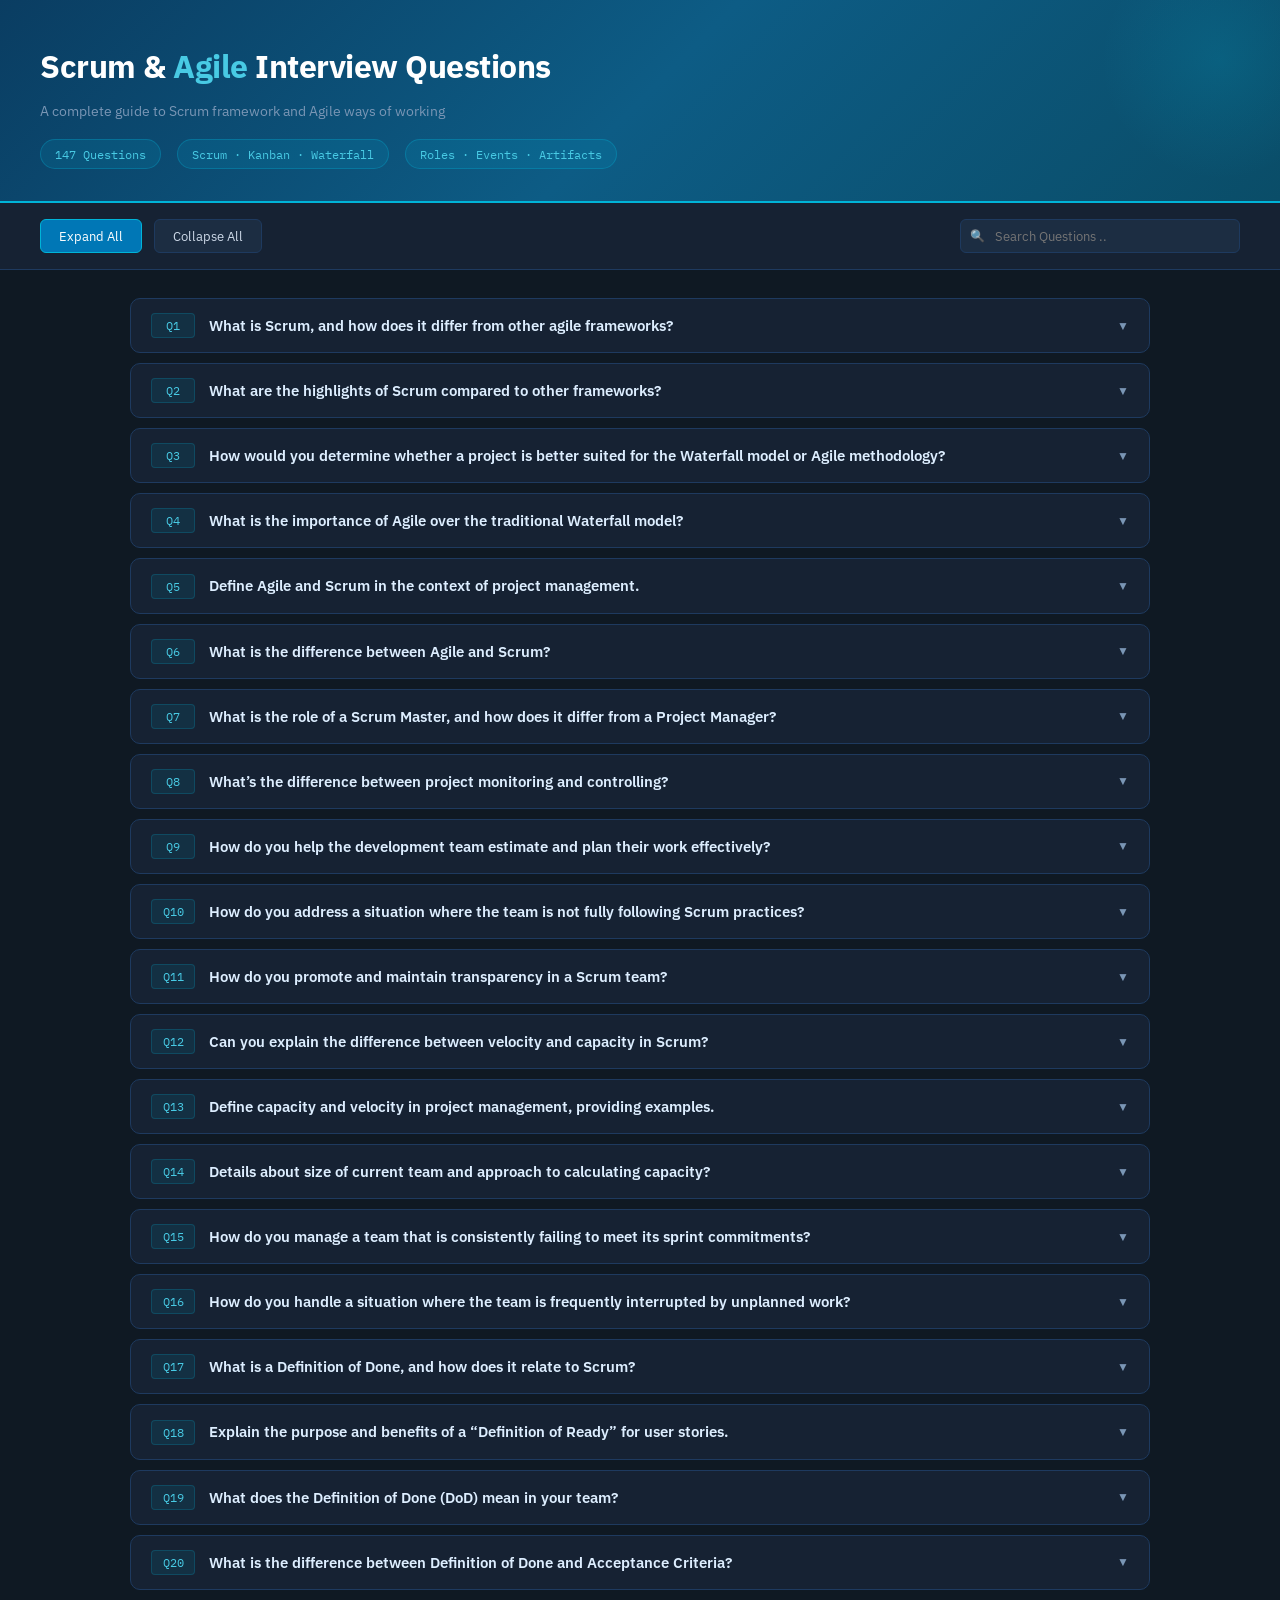
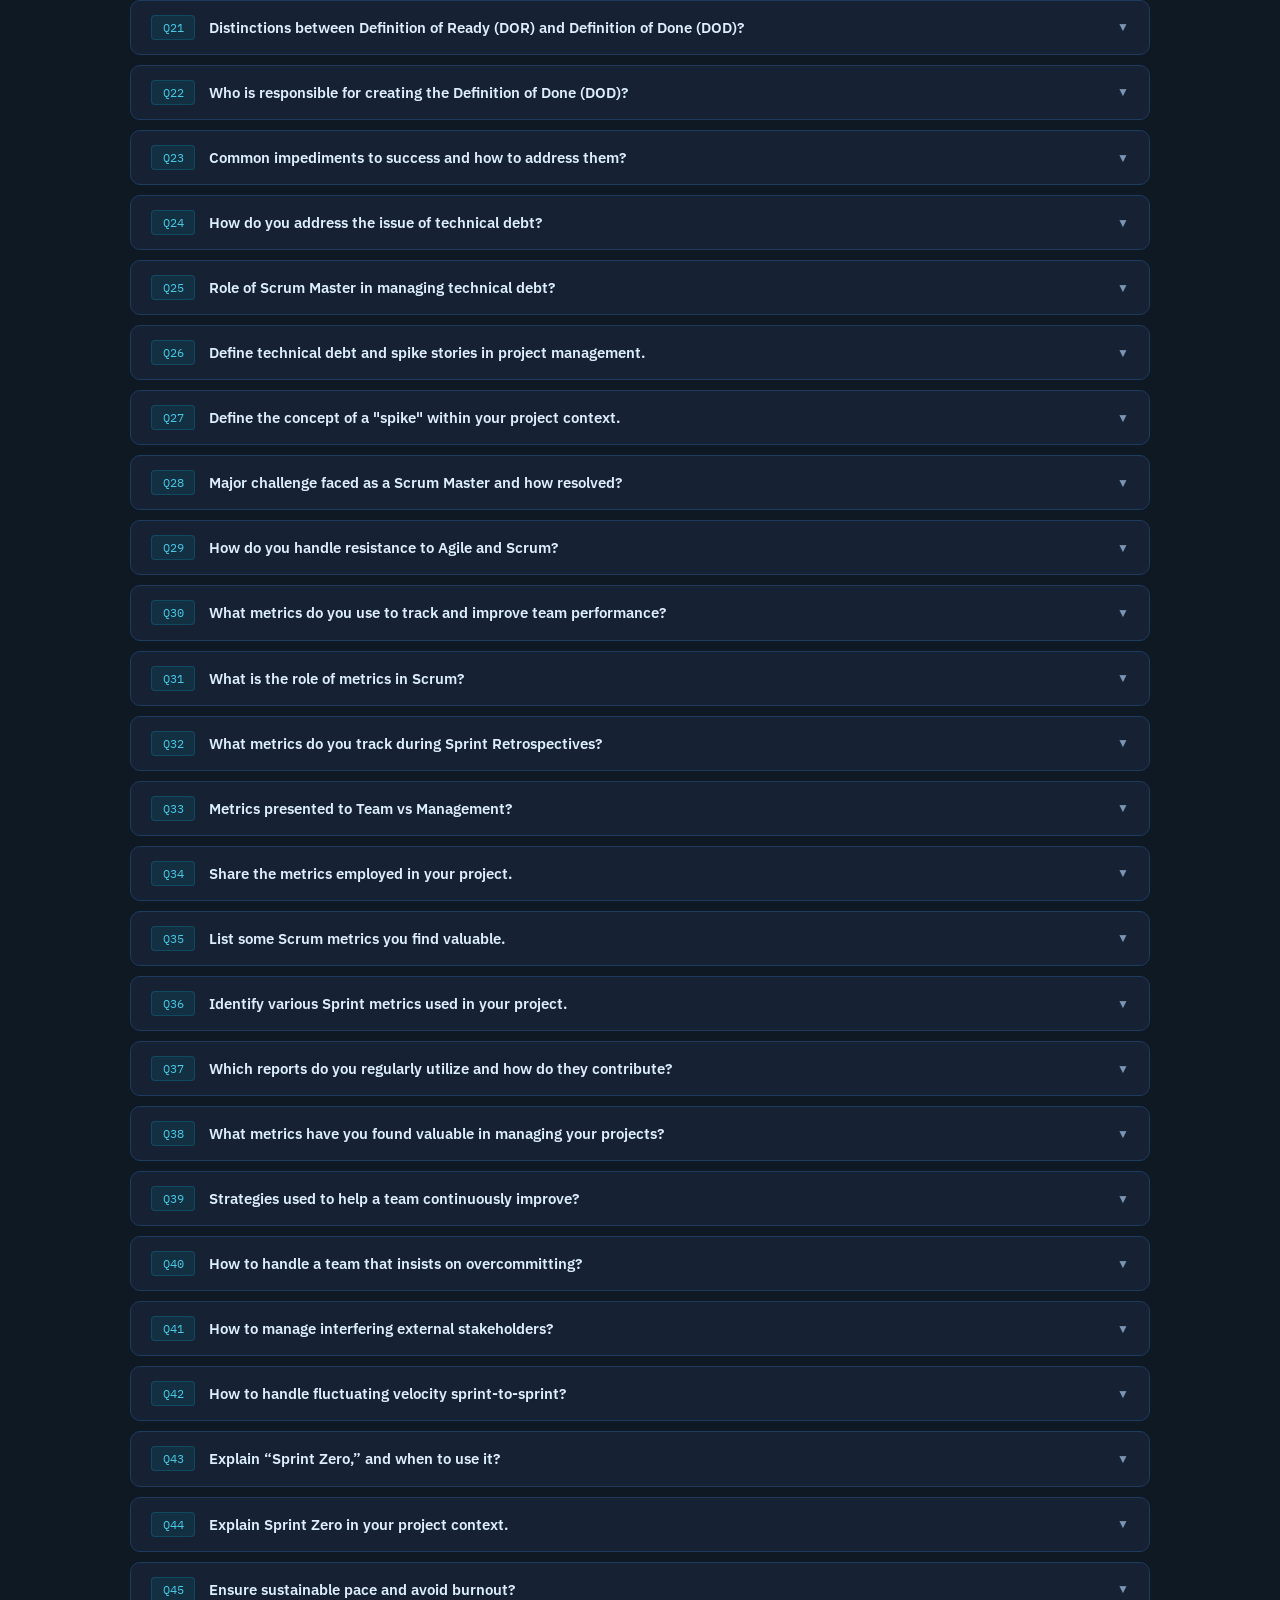
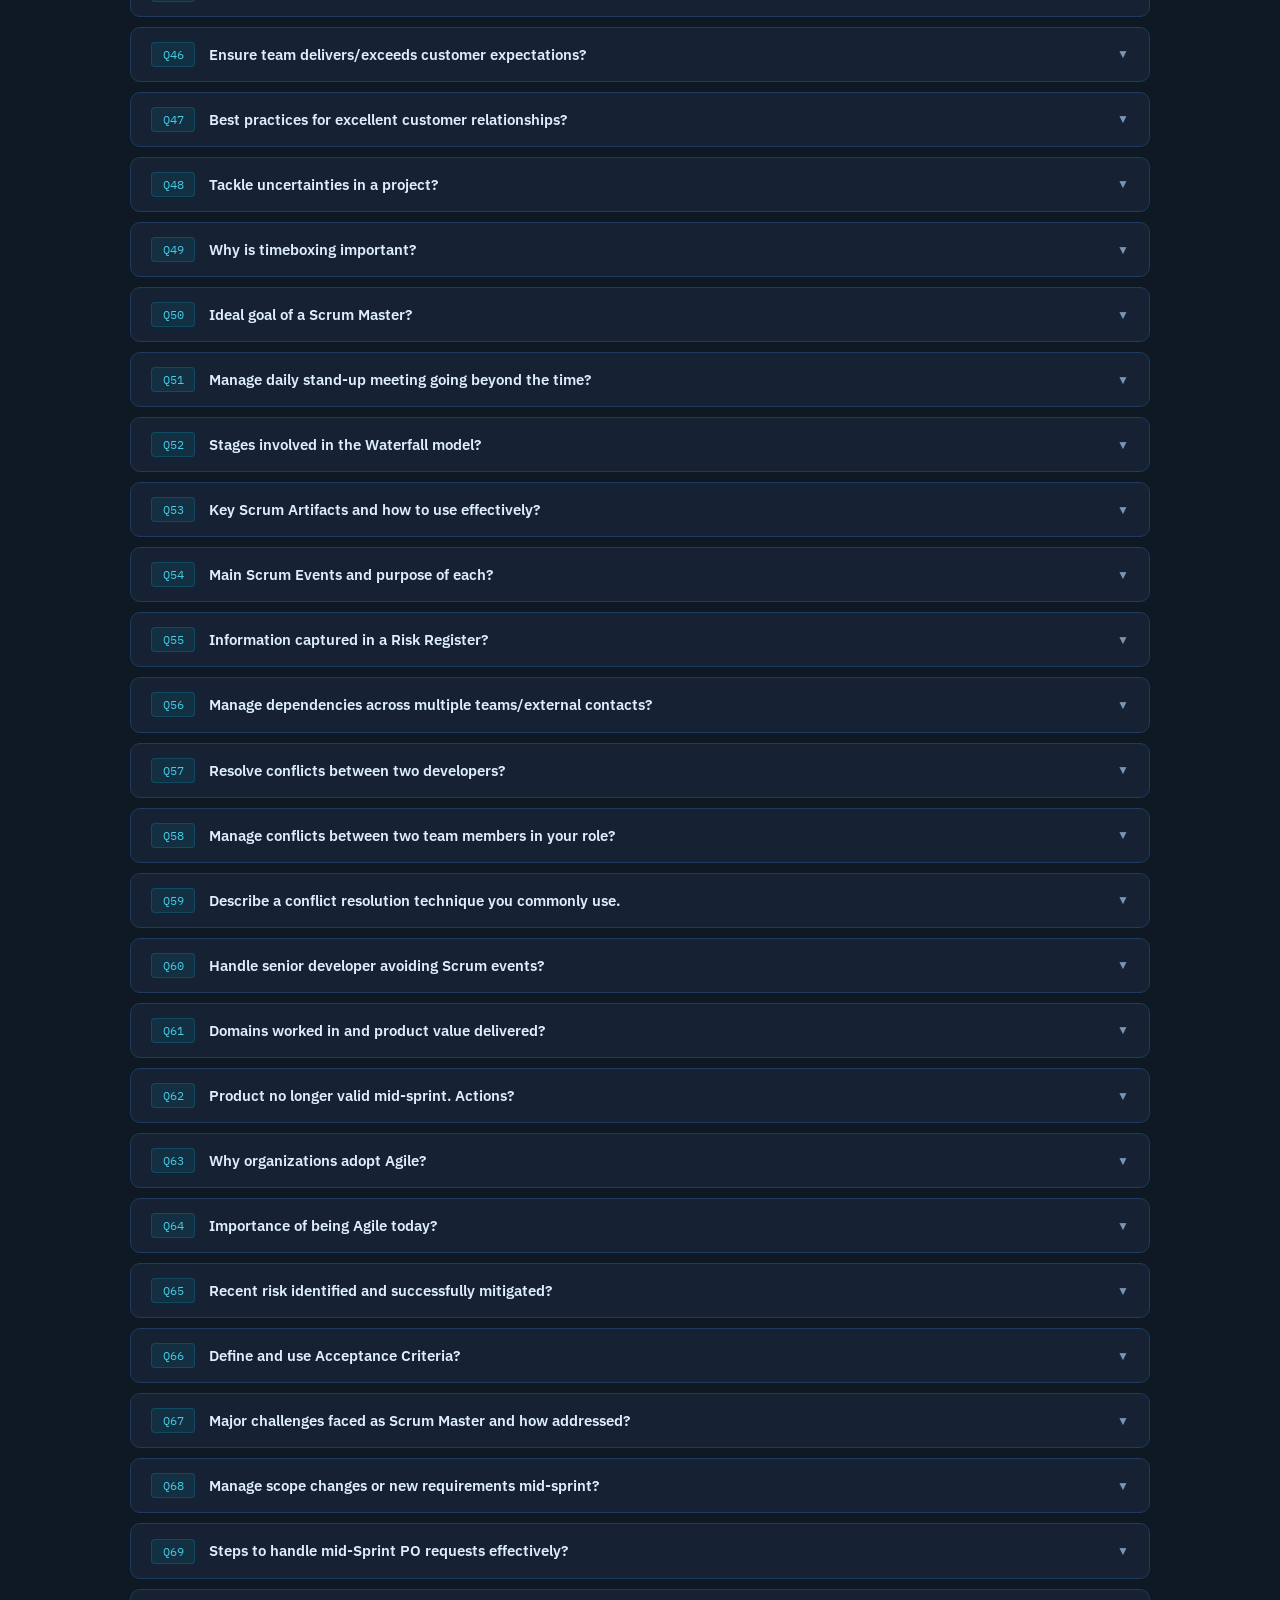
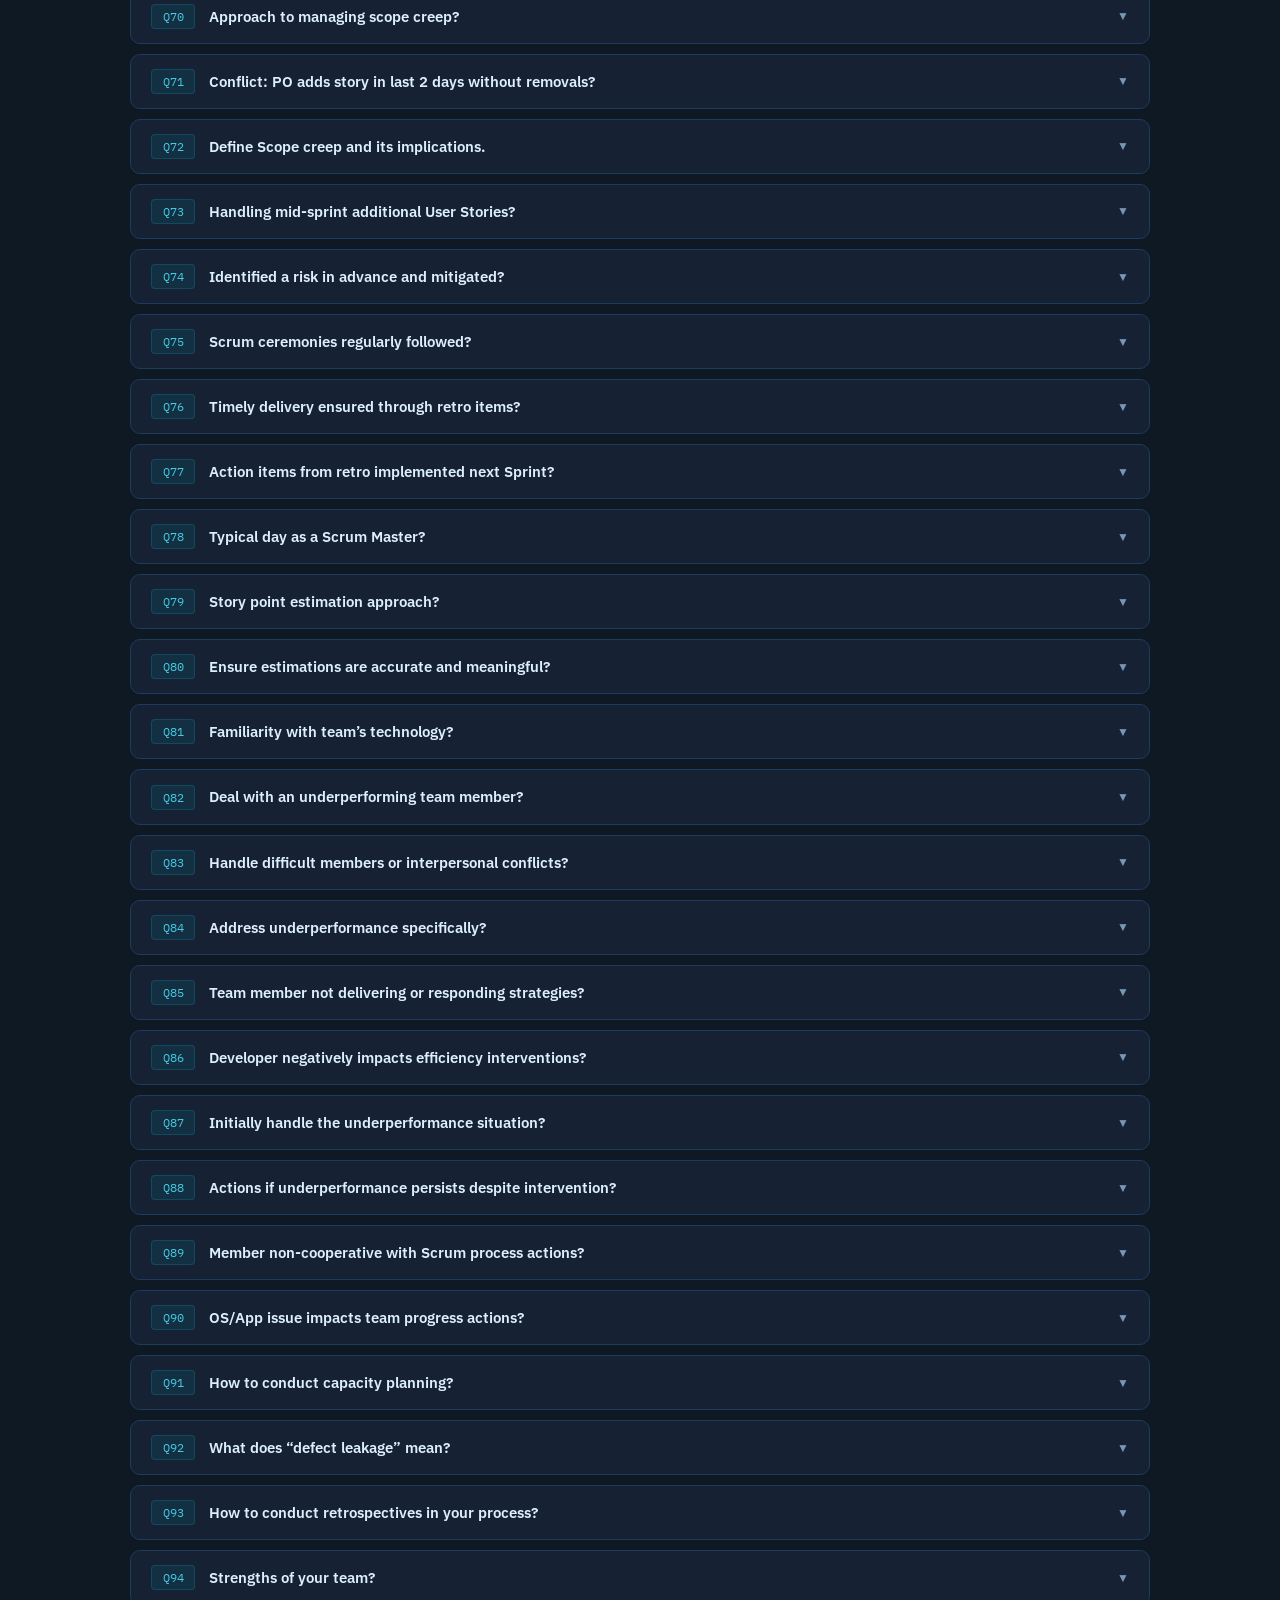
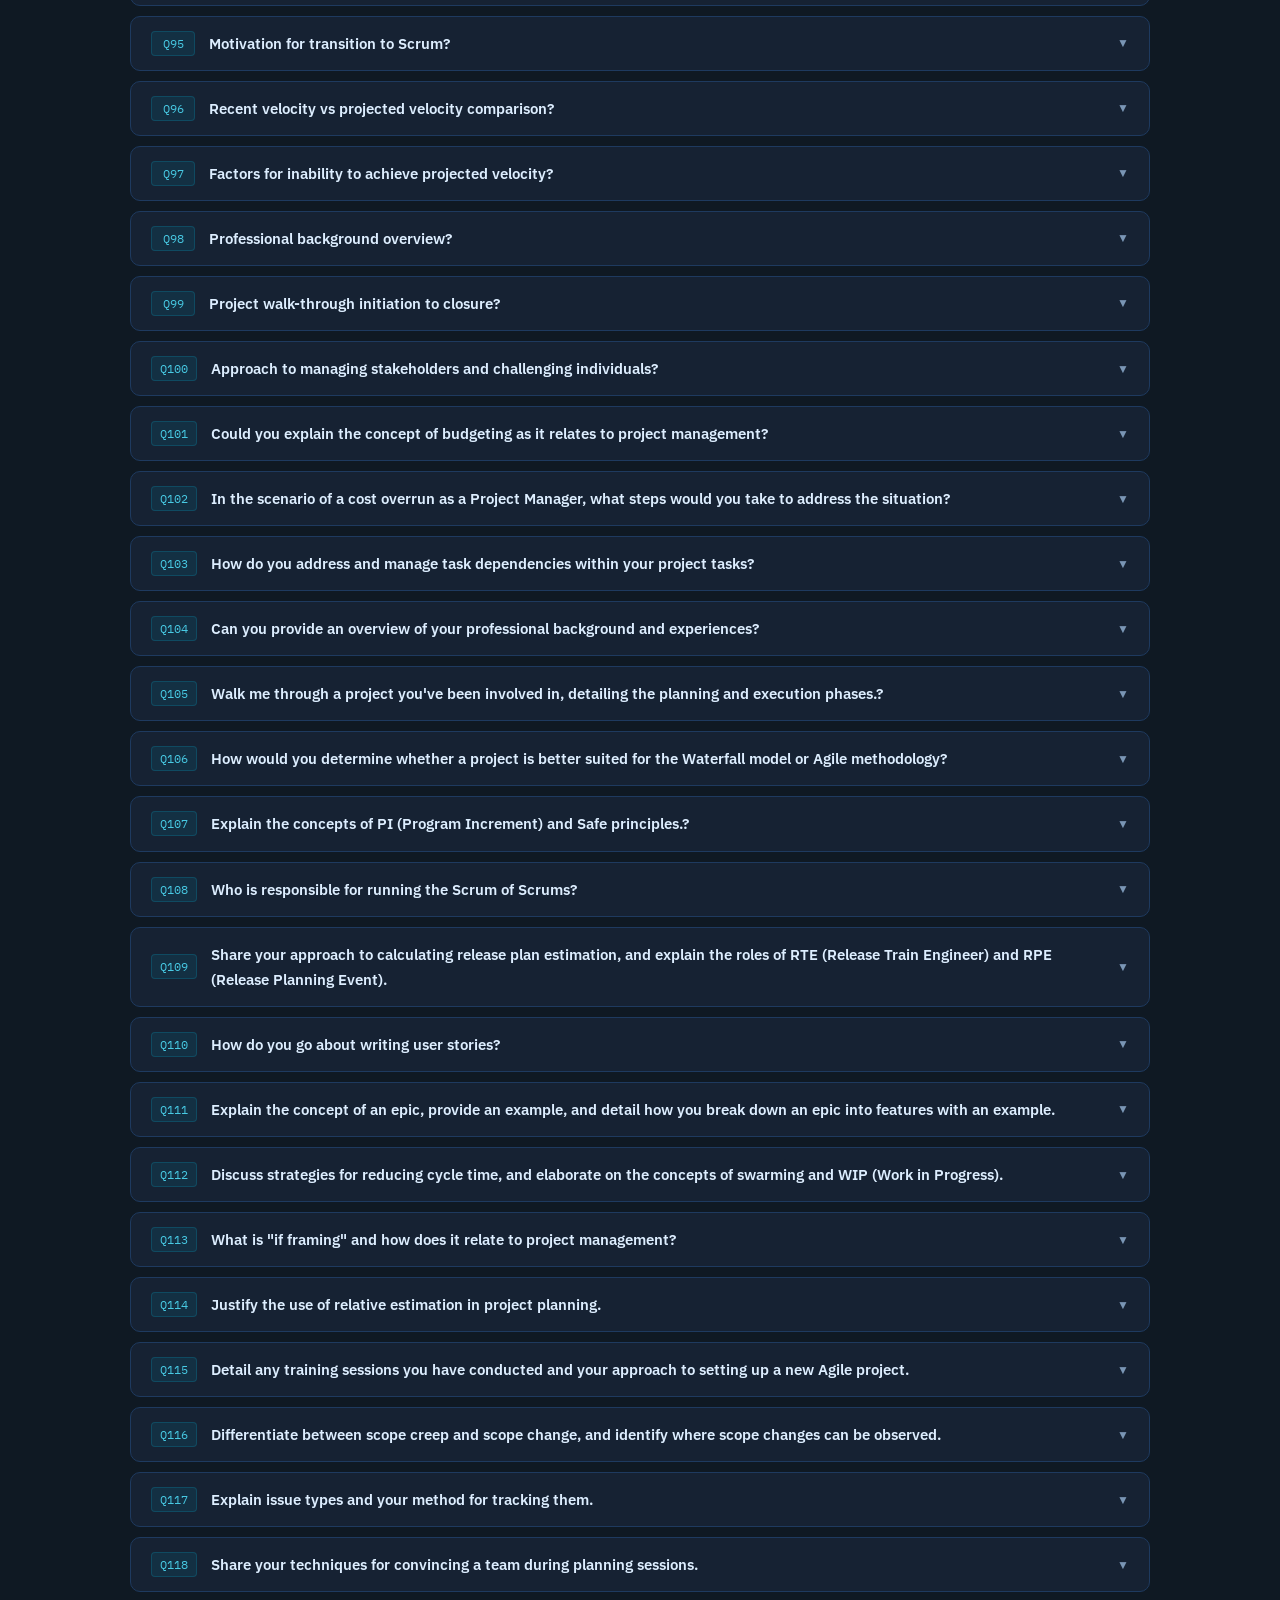
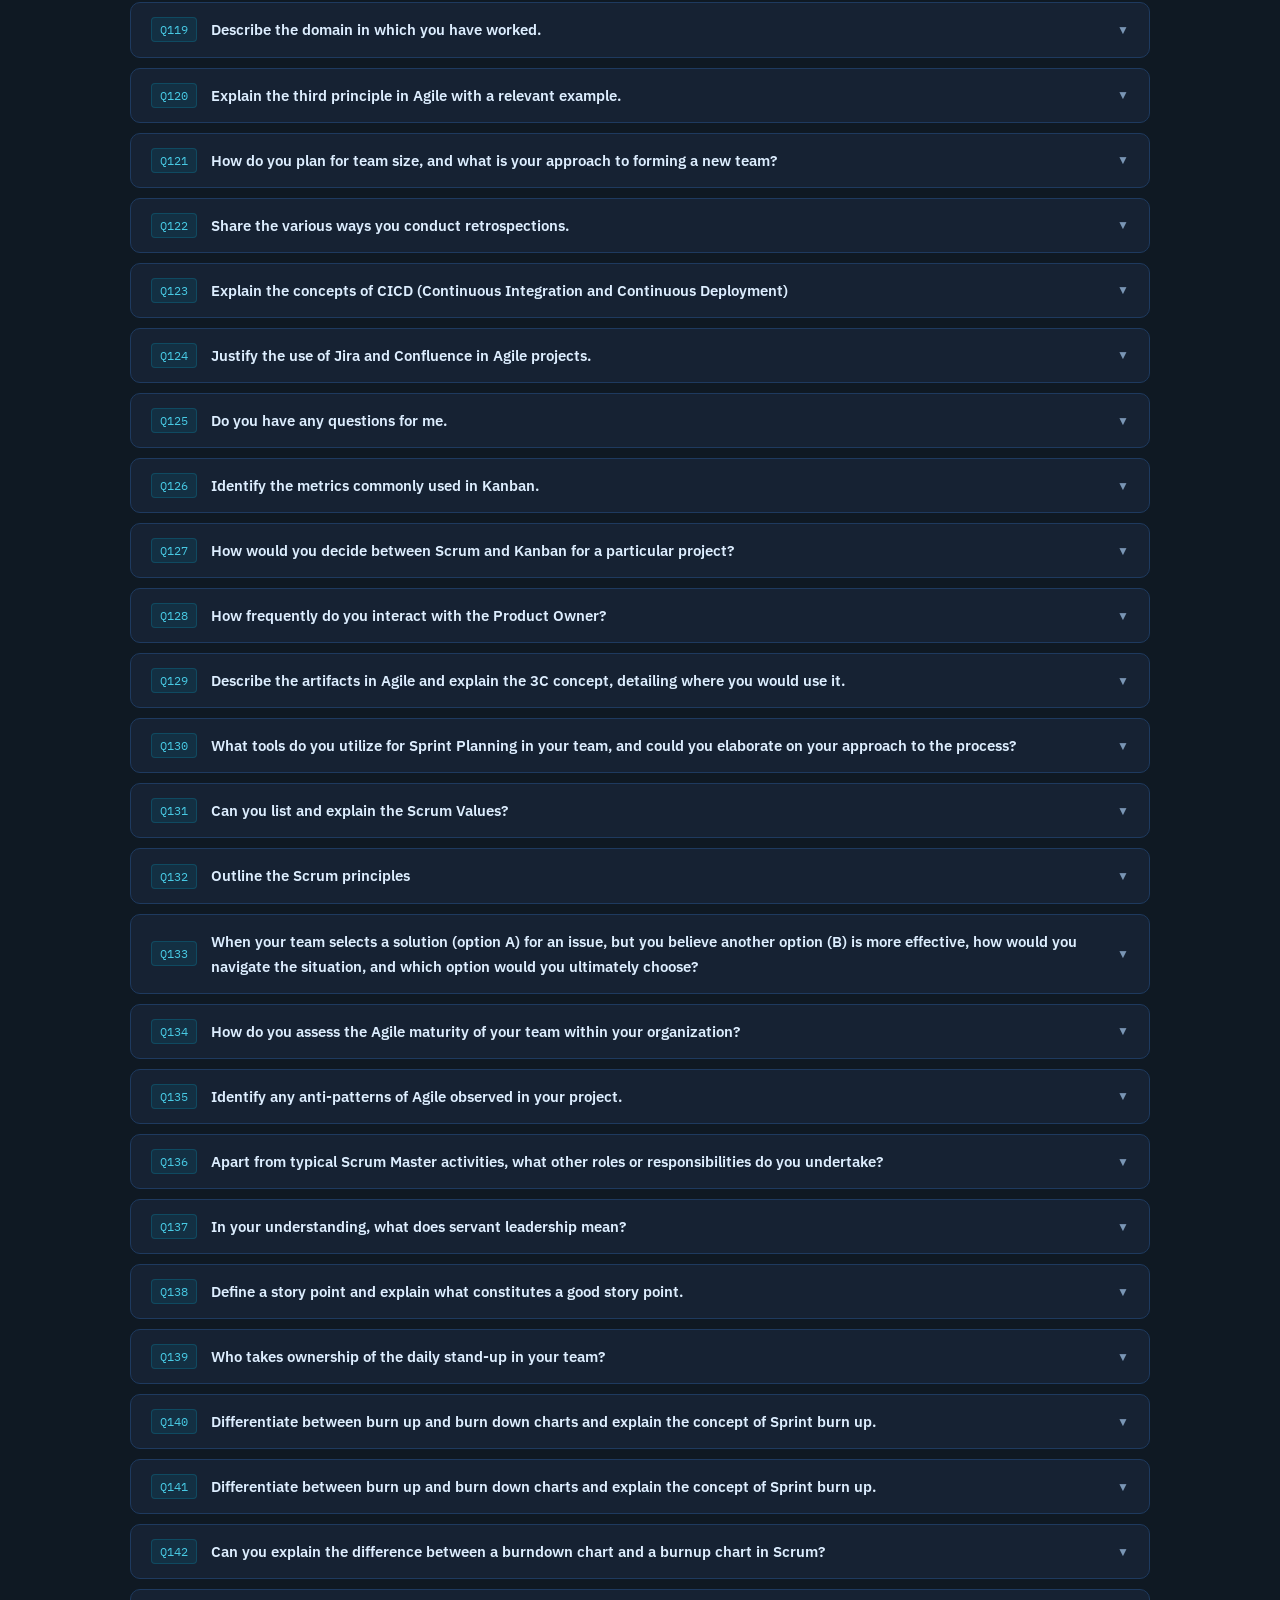
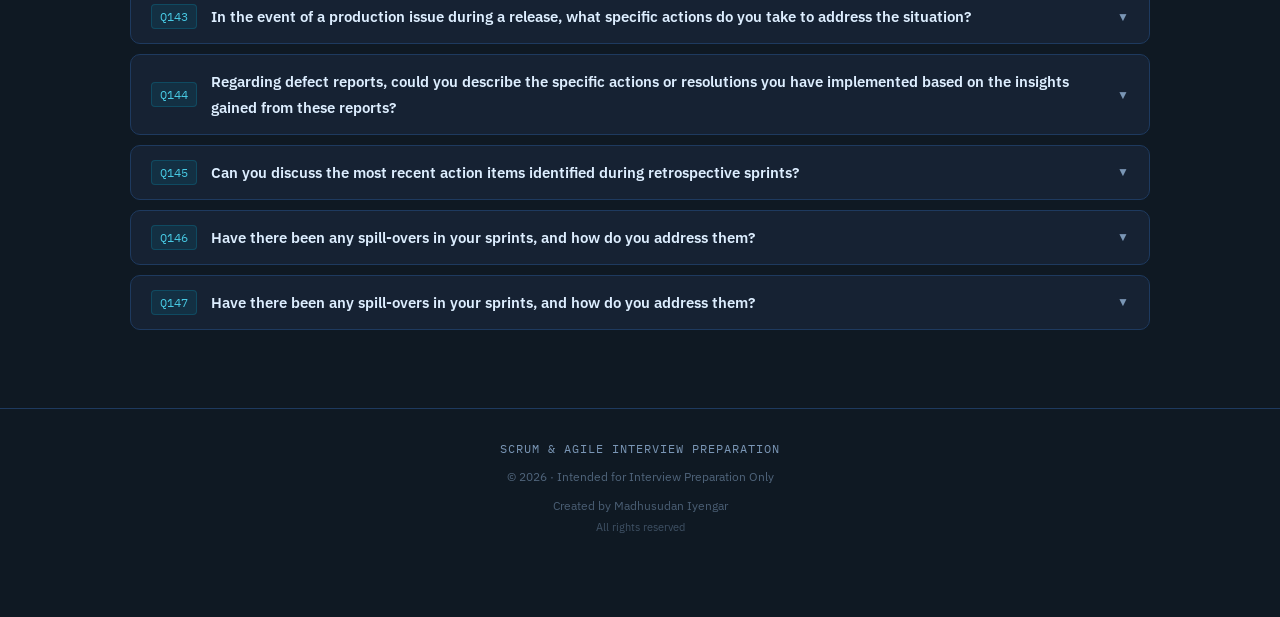
==== commit a4f86804: "Add files via upload" ====
--- a/QnA.html
+++ b/QnA.html
@@ -6,65 +6,418 @@
 <title>Scrum & Agile QnA</title>
 <style>
   @import url('https://fonts.googleapis.com/css2?family=IBM+Plex+Sans:wght@400;500;600;700&family=IBM+Plex+Mono:wght@400;500&display=swap');
-  :root{--bg:#0f1923;--surface:#162233;--surface2:#1c2d42;--border:#1e3a5f;--accent:#00b4d8;--accent2:#0077b6;--accent3:#48cae4;--text:#cdd9e8;--text-muted:#7a96b5;--hbg:#0a4d68;--green:#52b788;--div:#2a4a6b;}
-  *{box-sizing:border-box;margin:0;padding:0;}
-  body{font-family:'IBM Plex Sans',sans-serif;background:var(--bg);color:var(--text);line-height:1.65;padding:0 0 60px;}
-  .ph{background:linear-gradient(135deg,#0a3d62 0%,#0d5c85 50%,#0a4d68 100%);padding:40px 40px 32px;border-bottom:2px solid var(--accent);position:relative;overflow:hidden;}
-  .ph::before{content:'';position:absolute;top:-60px;right:-60px;width:240px;height:240px;background:radial-gradient(circle,rgba(0,180,216,0.15) 0%,transparent 70%);pointer-events:none;}
-  .ph h1{font-size:2rem;font-weight:700;color:#fff;letter-spacing:-0.5px;}
-  .ph h1 span{color:var(--accent3);}
-  .ph p{margin-top:6px;color:var(--text-muted);font-size:.9rem;}
-  .hm{display:flex;gap:16px;margin-top:16px;flex-wrap:wrap;}
-  .mb{background:rgba(0,180,216,0.12);border:1px solid rgba(0,180,216,0.3);border-radius:20px;padding:4px 14px;font-size:.78rem;color:var(--accent3);font-family:'IBM Plex Mono',monospace;}
-  .ctrl{padding:16px 40px;display:flex;gap:12px;background:var(--surface);border-bottom:1px solid var(--border);flex-wrap:wrap;align-items:center;}
-  .btn{padding:7px 18px;border-radius:6px;border:1px solid var(--border);background:var(--surface2);color:var(--text);font-family:'IBM Plex Sans',sans-serif;font-size:.83rem;cursor:pointer;transition:all .2s;}
-  .btn:hover{background:var(--accent2);border-color:var(--accent);color:#fff;}
-  .btn.p{background:var(--accent2);border-color:var(--accent);color:#fff;}
-  .btn.p:hover{background:var(--accent);}
-  .sw{margin-left:auto;position:relative;}
-  .sw input{background:var(--surface2);border:1px solid var(--border);border-radius:6px;padding:7px 30px 7px 34px;color:var(--text);font-family:'IBM Plex Sans',sans-serif;font-size:.83rem;width:420px;outline:none;transition:border-color .2s;}
-  .sw input:focus{border-color:var(--accent);}
-  .sw::before{content:'🔍';position:absolute;left:10px;top:50%;transform:translateY(-50%);font-size:.75rem;pointer-events:none;}
-  .clr{position:absolute;right:8px;top:50%;transform:translateY(-50%);background:none;border:none;color:var(--text-muted);font-size:1rem;cursor:pointer;line-height:1;padding:0 2px;display:none;}
-  .clr:hover{color:var(--accent3);}
-  .sw.has-value .clr{display:block;}
-  .content{padding:28px 40px;max-width:1100px;margin:0 auto;}
-  .sd{margin:36px 0 28px;display:flex;align-items:center;gap:14px;}
-  .sd::before,.sd::after{content:'';flex:1;height:1px;background:linear-gradient(90deg,transparent,var(--div),transparent);}
-  .sd span{font-family:'IBM Plex Mono',monospace;font-size:.72rem;color:var(--text-muted);white-space:nowrap;letter-spacing:2px;text-transform:uppercase;}
-  .qc{background:var(--surface);border:1px solid var(--border);border-radius:10px;margin-bottom:10px;overflow:hidden;transition:border-color .2s;}
-  .qc:hover{border-color:var(--accent2);}
-  .qc.open{border-color:var(--accent);}
-  .qc.hidden{display:none;}
-  .qh{display:flex;align-items:center;gap:14px;padding:14px 20px;cursor:pointer;user-select:none;transition:background .2s;}
-  .qc.open .qh{background:rgba(0,119,182,0.15);}
-  .qh:hover{background:rgba(0,180,216,0.08);}
-  .qn{font-family:'IBM Plex Mono',monospace;font-size:.72rem;color:var(--accent3);background:rgba(0,180,216,0.1);border:1px solid rgba(0,180,216,0.2);border-radius:4px;padding:2px 8px;min-width:44px;text-align:center;flex-shrink:0;}
-  .qt{flex:1;font-weight:600;font-size:.95rem;color:#ddeeff;}
-  .qv{color:var(--text-muted);font-size:.75rem;transition:transform .3s;flex-shrink:0;}
-  .qc.open .qv{transform:rotate(180deg);color:var(--accent3);}
-  .qb{display:none;padding:0 20px 20px;border-top:1px solid var(--border);}
-  .qc.open .qb{display:block;}
-  .qb p{color:var(--text);font-size:.9rem;margin:12px 0 8px;}
-  .qb ul{list-style:none;margin:10px 0;padding:0;}
-  .qb ul li{font-size:.88rem;color:var(--text);padding:5px 0 5px 20px;position:relative;border-bottom:1px solid rgba(255,255,255,0.03);}
-  .qb ul li:last-child{border-bottom:none;}
-  .qb ul li::before{content:'▸';position:absolute;left:0;color:var(--accent3);font-size:.75rem;top:7px;}
-  .qb ul li strong{color:var(--accent3);font-weight:600;}
-  .sl{font-size:.78rem;font-weight:600;color:var(--accent);text-transform:uppercase;letter-spacing:1px;margin:14px 0 6px;font-family:'IBM Plex Mono',monospace;}
-  .at{width:100%;border-collapse:collapse;margin:14px 0;font-size:.85rem;border-radius:8px;overflow:hidden;border:1px solid var(--border);}
-  .at th{background:var(--hbg);color:var(--accent3);font-weight:600;padding:10px 14px;text-align:left;font-family:'IBM Plex Mono',monospace;font-size:.8rem;letter-spacing:.5px;border-bottom:2px solid var(--accent2);}
-  .at td{padding:9px 14px;border-bottom:1px solid rgba(30,58,95,0.6);color:var(--text);vertical-align:top;}
-  .at tr:last-child td{border-bottom:none;}
-  .at tr:nth-child(even) td{background:rgba(255,255,255,0.025);}
-  .at tr:hover td{background:rgba(0,180,216,0.05);}
-  .at td:first-child{color:var(--accent3);font-weight:500;}
-  .ob{background:rgba(82,183,136,0.1);border-left:3px solid var(--green);border-radius:0 6px 6px 0;padding:10px 14px;margin-top:12px;font-size:.87rem;color:var(--text);}
-  .ob strong{color:var(--green);}
-  .cl li::before{content:'✓';color:var(--green);font-size:.8rem;top:6px;}
-  @media(max-width:640px){.ph{padding:24px 20px;}.ctrl{padding:14px 20px;}.content{padding:20px 16px;}.sw input{width:160px;}}
-
-#backToTop {
+
+  :root {
+    --bg: #0f1923;
+    --surface: #162233;
+    --surface2: #1c2d42;
+    --border: #1e3a5f;
+    --accent: #00b4d8;
+    --accent2: #0077b6;
+    --accent3: #48cae4;
+    --text: #cdd9e8;
+    --text-muted: #7a96b5;
+    --hbg: #0a4d68;
+    --green: #52b788;
+    --div: #2a4a6b;
+  }
+
+  * {
+    box-sizing: border-box;
+    margin: 0;
+    padding: 0;
+  }
+
+  body {
+    font-family: 'IBM Plex Sans', sans-serif;
+    background: var(--bg);
+    color: var(--text);
+    line-height: 1.65;
+    padding: 0 0 60px;
+  }
+
+  /* ── Header ── */
+  .ph {
+    background: linear-gradient(135deg, #0a3d62 0%, #0d5c85 50%, #0a4d68 100%);
+    padding: 40px 40px 32px;
+    border-bottom: 2px solid var(--accent);
+    position: relative;
+    overflow: hidden;
+  }
+
+  .ph::before {
+    content: '';
+    position: absolute;
+    top: -60px;
+    right: -60px;
+    width: 240px;
+    height: 240px;
+    background: radial-gradient(circle, rgba(0,180,216,0.15) 0%, transparent 70%);
+    pointer-events: none;
+  }
+
+  .ph h1 {
+    font-size: 2rem;
+    font-weight: 700;
+    color: #fff;
+    letter-spacing: -0.5px;
+  }
+
+  .ph h1 span {
+    color: var(--accent3);
+  }
+
+  .ph p {
+    margin-top: 6px;
+    color: var(--text-muted);
+    font-size: .9rem;
+  }
+
+  .hm {
+    display: flex;
+    gap: 16px;
+    margin-top: 16px;
+    flex-wrap: wrap;
+  }
+
+  .mb {
+    background: rgba(0,180,216,0.12);
+    border: 1px solid rgba(0,180,216,0.3);
+    border-radius: 20px;
+    padding: 4px 14px;
+    font-size: .78rem;
+    color: var(--accent3);
+    font-family: 'IBM Plex Mono', monospace;
+  }
+
+  /* ── Controls ── */
+  .ctrl {
+    padding: 16px 40px;
+    display: flex;
+    gap: 12px;
+    background: var(--surface);
+    border-bottom: 1px solid var(--border);
+    flex-wrap: wrap;
+    align-items: center;
+  }
+
+  .btn {
+    padding: 7px 18px;
+    border-radius: 6px;
+    border: 1px solid var(--border);
+    background: var(--surface2);
+    color: var(--text);
+    font-family: 'IBM Plex Sans', sans-serif;
+    font-size: .83rem;
+    cursor: pointer;
+    transition: all .2s;
+  }
+
+  .btn:hover {
+    background: var(--accent2);
+    border-color: var(--accent);
+    color: #fff;
+  }
+
+  .btn.p {
+    background: var(--accent2);
+    border-color: var(--accent);
+    color: #fff;
+  }
+
+  .btn.p:hover {
+    background: var(--accent);
+  }
+
+  /* ── Search ── */
+  .sw {
+    margin-left: auto;
+    position: relative;
+  }
+
+  .sw input {
+    background: var(--surface2);
+    border: 1px solid var(--border);
+    border-radius: 6px;
+    padding: 7px 30px 7px 34px;
+    color: var(--text);
+    font-family: 'IBM Plex Sans', sans-serif;
+    font-size: .83rem;
+    width: clamp(280px, 38vw, 250px);
+    outline: none;
+    transition: border-color .2s;
+  }
+
+  .sw input:focus {
+    border-color: var(--accent);
+  }
+
+  .sw::before {
+    content: '🔍';
+    position: absolute;
+    left: 10px;
+    top: 50%;
+    transform: translateY(-50%);
+    font-size: .75rem;
+    pointer-events: none;
+  }
+
+  .clr {
+    position: absolute;
+    right: 8px;
+    top: 50%;
+    transform: translateY(-50%);
+    background: none;
+    border: none;
+    color: var(--text-muted);
+    font-size: 1rem;
+    cursor: pointer;
+    line-height: 1;
+    padding: 0 2px;
+    display: none;
+  }
+
+  .clr:hover {
+    color: var(--accent3);
+  }
+
+  .sw.has-value .clr {
+    display: block;
+  }
+
+  /* ── Content ── */
+  .content {
+    padding: 28px 40px;
+    max-width: 1100px;
+    margin: 0 auto;
+  }
+
+  .sd {
+    margin: 36px 0 28px;
+    display: flex;
+    align-items: center;
+    gap: 14px;
+  }
+
+  .sd::before,
+  .sd::after {
+    content: '';
+    flex: 1;
+    height: 1px;
+    background: linear-gradient(90deg, transparent, var(--div), transparent);
+  }
+
+  .sd span {
+    font-family: 'IBM Plex Mono', monospace;
+    font-size: .72rem;
+    color: var(--text-muted);
+    white-space: nowrap;
+    letter-spacing: 2px;
+    text-transform: uppercase;
+  }
+
+  /* ── Q Cards ── */
+  .qc {
+    background: var(--surface);
+    border: 1px solid var(--border);
+    border-radius: 10px;
+    margin-bottom: 10px;
+    overflow: hidden;
+    transition: border-color .2s;
+  }
+
+  .qc:hover {
+    border-color: var(--accent2);
+  }
+
+  .qc.open {
+    border-color: var(--accent);
+  }
+
+  .qc.hidden {
+    display: none;
+  }
+
+  .qh {
+    display: flex;
+    align-items: center;
+    gap: 14px;
+    padding: 14px 20px;
+    cursor: pointer;
+    user-select: none;
+    transition: background .2s;
+  }
+
+  .qc.open .qh {
+    background: rgba(0,119,182,0.15);
+  }
+
+  .qh:hover {
+    background: rgba(0,180,216,0.08);
+  }
+
+  .qn {
+    font-family: 'IBM Plex Mono', monospace;
+    font-size: .72rem;
+    color: var(--accent3);
+    background: rgba(0,180,216,0.1);
+    border: 1px solid rgba(0,180,216,0.2);
+    border-radius: 4px;
+    padding: 2px 8px;
+    min-width: 44px;
+    text-align: center;
+    flex-shrink: 0;
+  }
+
+  .qt {
+    flex: 1;
+    font-weight: 600;
+    font-size: .95rem;
+    color: #ddeeff;
+  }
+
+  .qv {
+    color: var(--text-muted);
+    font-size: .75rem;
+    transition: transform .3s;
+    flex-shrink: 0;
+  }
+
+  .qc.open .qv {
+    transform: rotate(180deg);
+    color: var(--accent3);
+  }
+
+  .qb {
+    display: none;
+    padding: 0 20px 20px;
+    border-top: 1px solid var(--border);
+  }
+
+  .qc.open .qb {
+    display: block;
+  }
+
+  .qb p {
+    color: var(--text);
+    font-size: .9rem;
+    margin: 12px 0 8px;
+  }
+
+  .qb ul {
+    list-style: none;
+    margin: 10px 0;
+    padding: 0;
+  }
+
+  .qb ul li {
+    font-size: .88rem;
+    color: var(--text);
+    padding: 5px 0 5px 20px;
+    position: relative;
+    border-bottom: 1px solid rgba(255,255,255,0.03);
+  }
+
+  .qb ul li:last-child {
+    border-bottom: none;
+  }
+
+  .qb ul li::before {
+    content: '▸';
+    position: absolute;
+    left: 0;
+    color: var(--accent3);
+    font-size: .75rem;
+    top: 7px;
+  }
+
+  .qb ul li strong {
+    color: var(--accent3);
+    font-weight: 600;
+  }
+
+  /* ── Sub label ── */
+  .sl {
+    font-size: .78rem;
+    font-weight: 600;
+    color: var(--accent);
+    text-transform: uppercase;
+    letter-spacing: 1px;
+    margin: 14px 0 6px;
+    font-family: 'IBM Plex Mono', monospace;
+  }
+
+  /* ── Table ── */
+  .at {
+    width: 100%;
+    border-collapse: collapse;
+    margin: 14px 0;
+    font-size: .85rem;
+    border-radius: 8px;
+    overflow: hidden;
+    border: 1px solid var(--border);
+  }
+
+  .at th {
+    background: var(--hbg);
+    color: var(--accent3);
+    font-weight: 600;
+    padding: 10px 14px;
+    text-align: left;
+    font-family: 'IBM Plex Mono', monospace;
+    font-size: .8rem;
+    letter-spacing: .5px;
+    border-bottom: 2px solid var(--accent2);
+  }
+
+  .at td {
+    padding: 9px 14px;
+    border-bottom: 1px solid rgba(30,58,95,0.6);
+    color: var(--text);
+    vertical-align: top;
+  }
+
+  .at tr:last-child td {
+    border-bottom: none;
+  }
+
+  .at tr:nth-child(even) td {
+    background: rgba(255,255,255,0.025);
+  }
+
+  .at tr:hover td {
+    background: rgba(0,180,216,0.05);
+  }
+
+  .at td:first-child {
+    color: var(--accent3);
+    font-weight: 500;
+  }
+
+  /* ── Outcome block ── */
+  .ob {
+    background: rgba(82,183,136,0.1);
+    border-left: 3px solid var(--green);
+    border-radius: 0 6px 6px 0;
+    padding: 10px 14px;
+    margin-top: 12px;
+    font-size: .87rem;
+    color: var(--text);
+  }
+
+  .ob strong {
+    color: var(--green);
+  }
+
+  .cl li::before {
+    content: '✓';
+    color: var(--green);
+    font-size: .8rem;
+    top: 6px;
+  }
+
+  /* ── Back to Top / Bottom buttons ── */
+  #backToTop {
     display: none;
     position: fixed;
     bottom: 30px;
@@ -81,8 +434,12 @@
     box-shadow: 0 4px 12px rgba(0,0,0,0.4);
     transition: all 0.3s;
   }
-  #backToTop:hover { background-color: var(--accent); transform: translateY(-3px); }
-  
+
+  #backToTop:hover {
+    background-color: var(--accent);
+    transform: translateY(-3px);
+  }
+
   #backToBottom {
     display: none;
     position: fixed;
@@ -100,24 +457,41 @@
     box-shadow: 0 4px 12px rgba(0,0,0,0.4);
     transition: all 0.3s;
   }
-  #backToBottom:hover { background-color: var(--accent); transform: translateY(3px); }
-  
+
+  #backToBottom:hover {
+    background-color: var(--accent);
+    transform: translateY(3px);
+  }
+
+  /* ── Responsive ── */
+  @media (max-width: 640px) {
+    .ph  { padding: 24px 20px; }
+    .ctrl { padding: 14px 20px; }
+    .content { padding: 20px 16px; }
+    .sw input { width: 160px; }
+  }
+
 </style>
 </head>
 <body>
+
 <div class="ph">
   <h1>Scrum &amp; <span>Agile</span> Interview Questions</h1>
-  <p>Comprehensive guide covering Scrum Framework and Agile Practices</p>
+  <p>A complete guide to Scrum framework and Agile ways of working</p>
   <div class="hm">
     <span class="mb"><span id="totalCount">0</span> Questions</span>
     <span class="mb">Scrum · Kanban · Waterfall</span>
     <span class="mb">Roles · Events · Artifacts</span>
   </div>
 </div>
+
 <div class="ctrl">
   <button class="btn p" onclick="toggleAll(true)">Expand All</button>
   <button class="btn" onclick="toggleAll(false)">Collapse All</button>
-  <div class="sw" id="sw"><input id="searchBox" type="text" placeholder="Search with text" oninput="filterQ(this.value)"><button class="clr" onclick="clearSearch()" title="Clear search">✕</button></div>
+  <div class="sw" id="sw">
+    <input id="searchBox" type="text" placeholder="Search Questions .." oninput="filterQ(this.value)">
+    <button class="clr" onclick="clearSearch()" title="Clear search">✕</button>
+  </div>
 </div>
 <div class="content">
 
@@ -1563,12 +1937,23 @@
 <button id="backToBottom" onclick="scrollToBottom()" title="Go to bottom">↓</button>
 
 <div style="text-align:center;padding:30px 40px 20px;border-top:1px solid var(--border);margin-top:40px;">
+  
   <p style="font-family:'IBM Plex Mono',monospace;font-size:.75rem;color:var(--text-muted);letter-spacing:1px;">
-    SCRUM &amp; AGILE INTERVIEW PREP &nbsp;·&nbsp; <span style="color:var(--accent3)"><span id="footerCount"></span> Questions</span> &nbsp;·&nbsp; Roles · Events · Artifacts · Metrics
+    SCRUM &amp; AGILE INTERVIEW PREPARATION
   </p>
+
   <p style="font-size:.72rem;color:var(--text-muted);margin-top:8px;opacity:0.6;">
-    © 2026 · For personal interview preparation use only
+    © 2026 · Intended for Interview Preparation Only
   </p>
+
+  <p style="font-size:.75rem;color:var(--text-muted);margin-top:10px;opacity:0.55;">
+    Created by Madhusudan Iyengar
+  </p>
+
+  <p style="font-size:.68rem;color:var(--text-muted);margin-top:4px;opacity:0.45;">
+    All rights reserved
+  </p>
+
 </div>
 </body>
 </html>
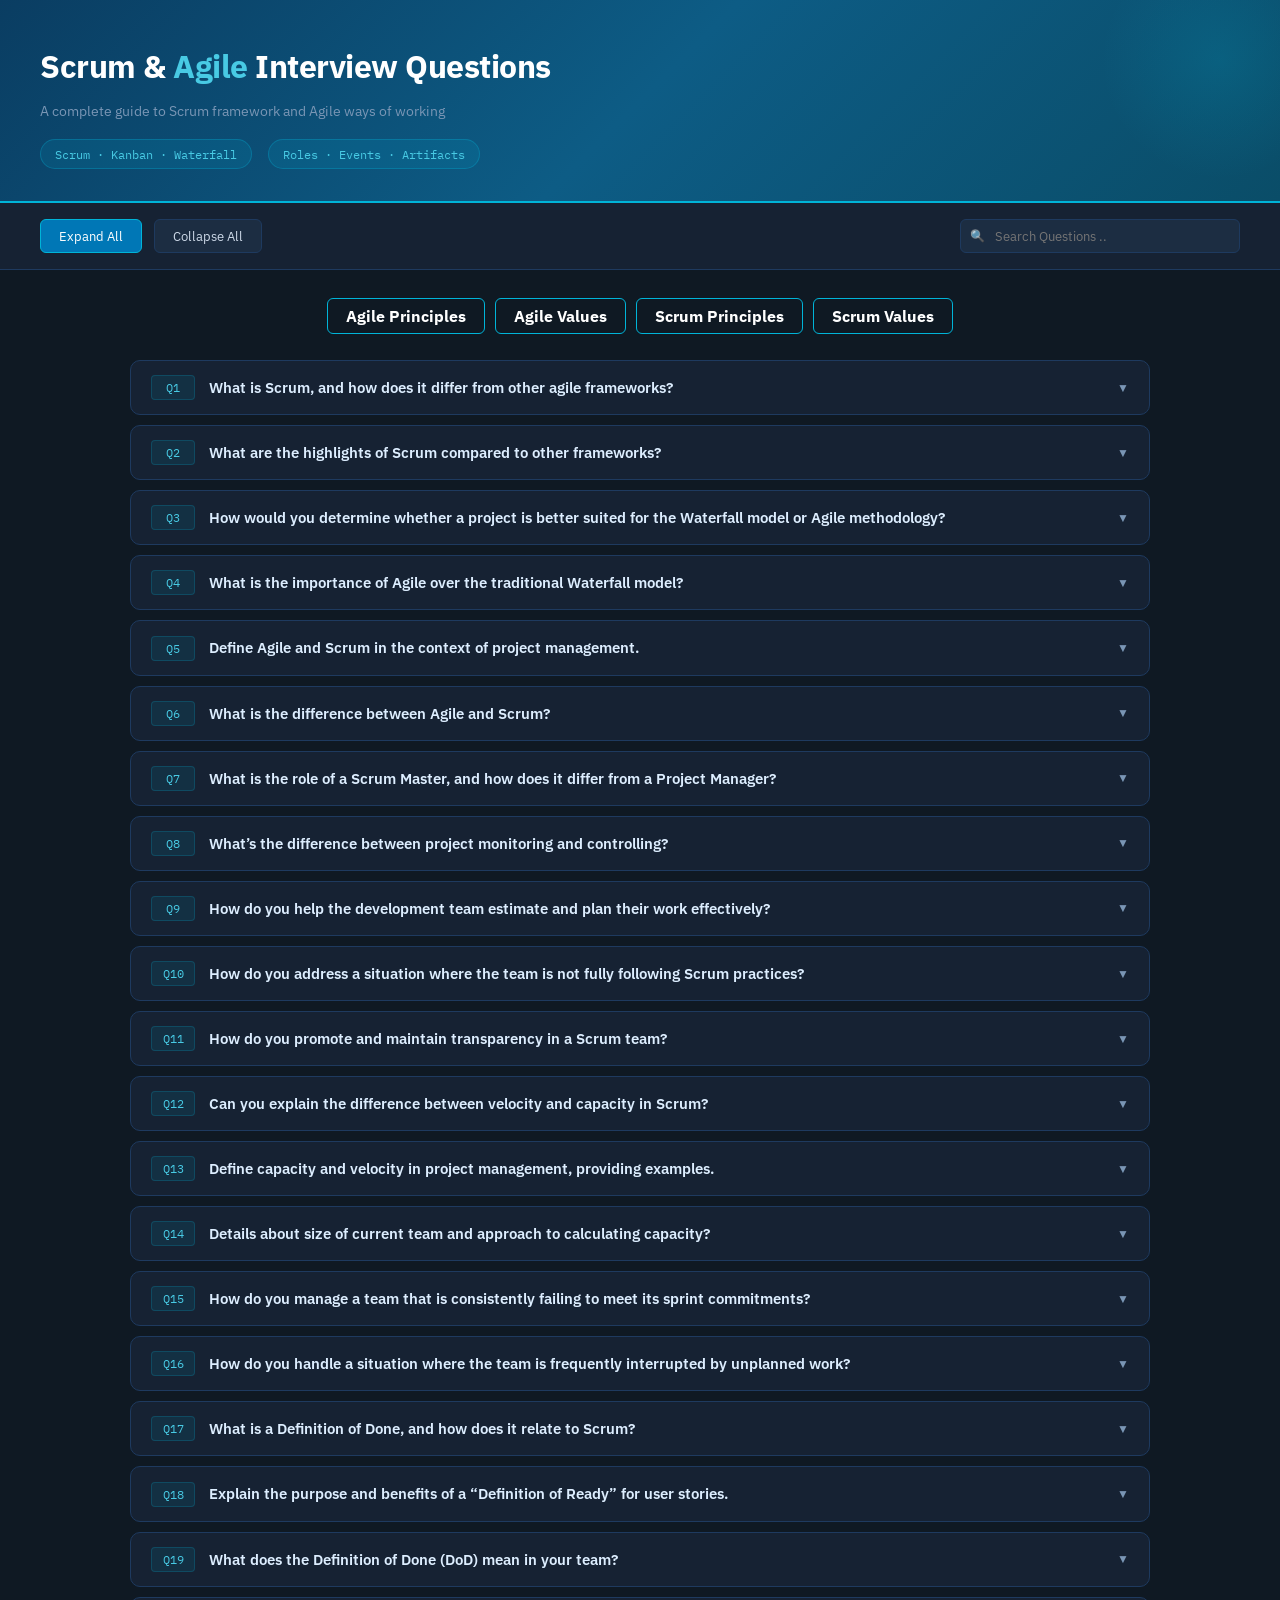
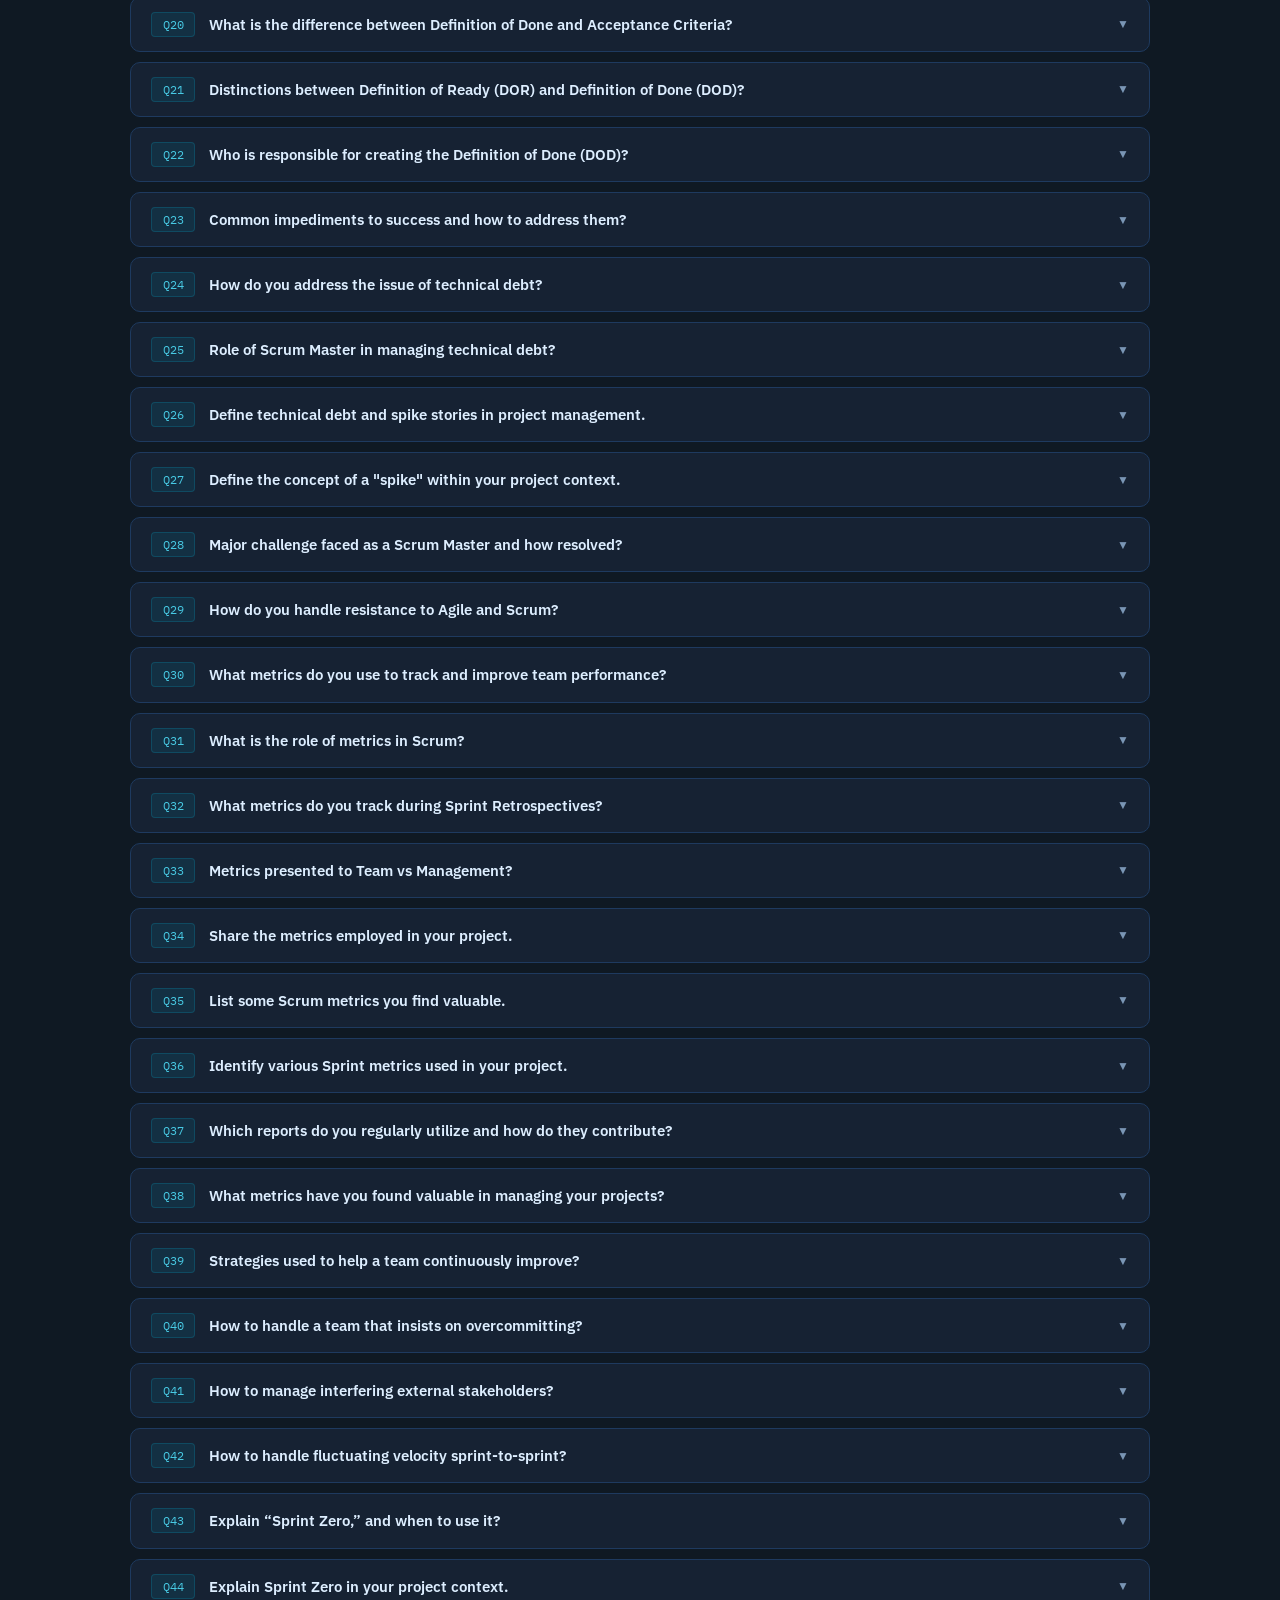
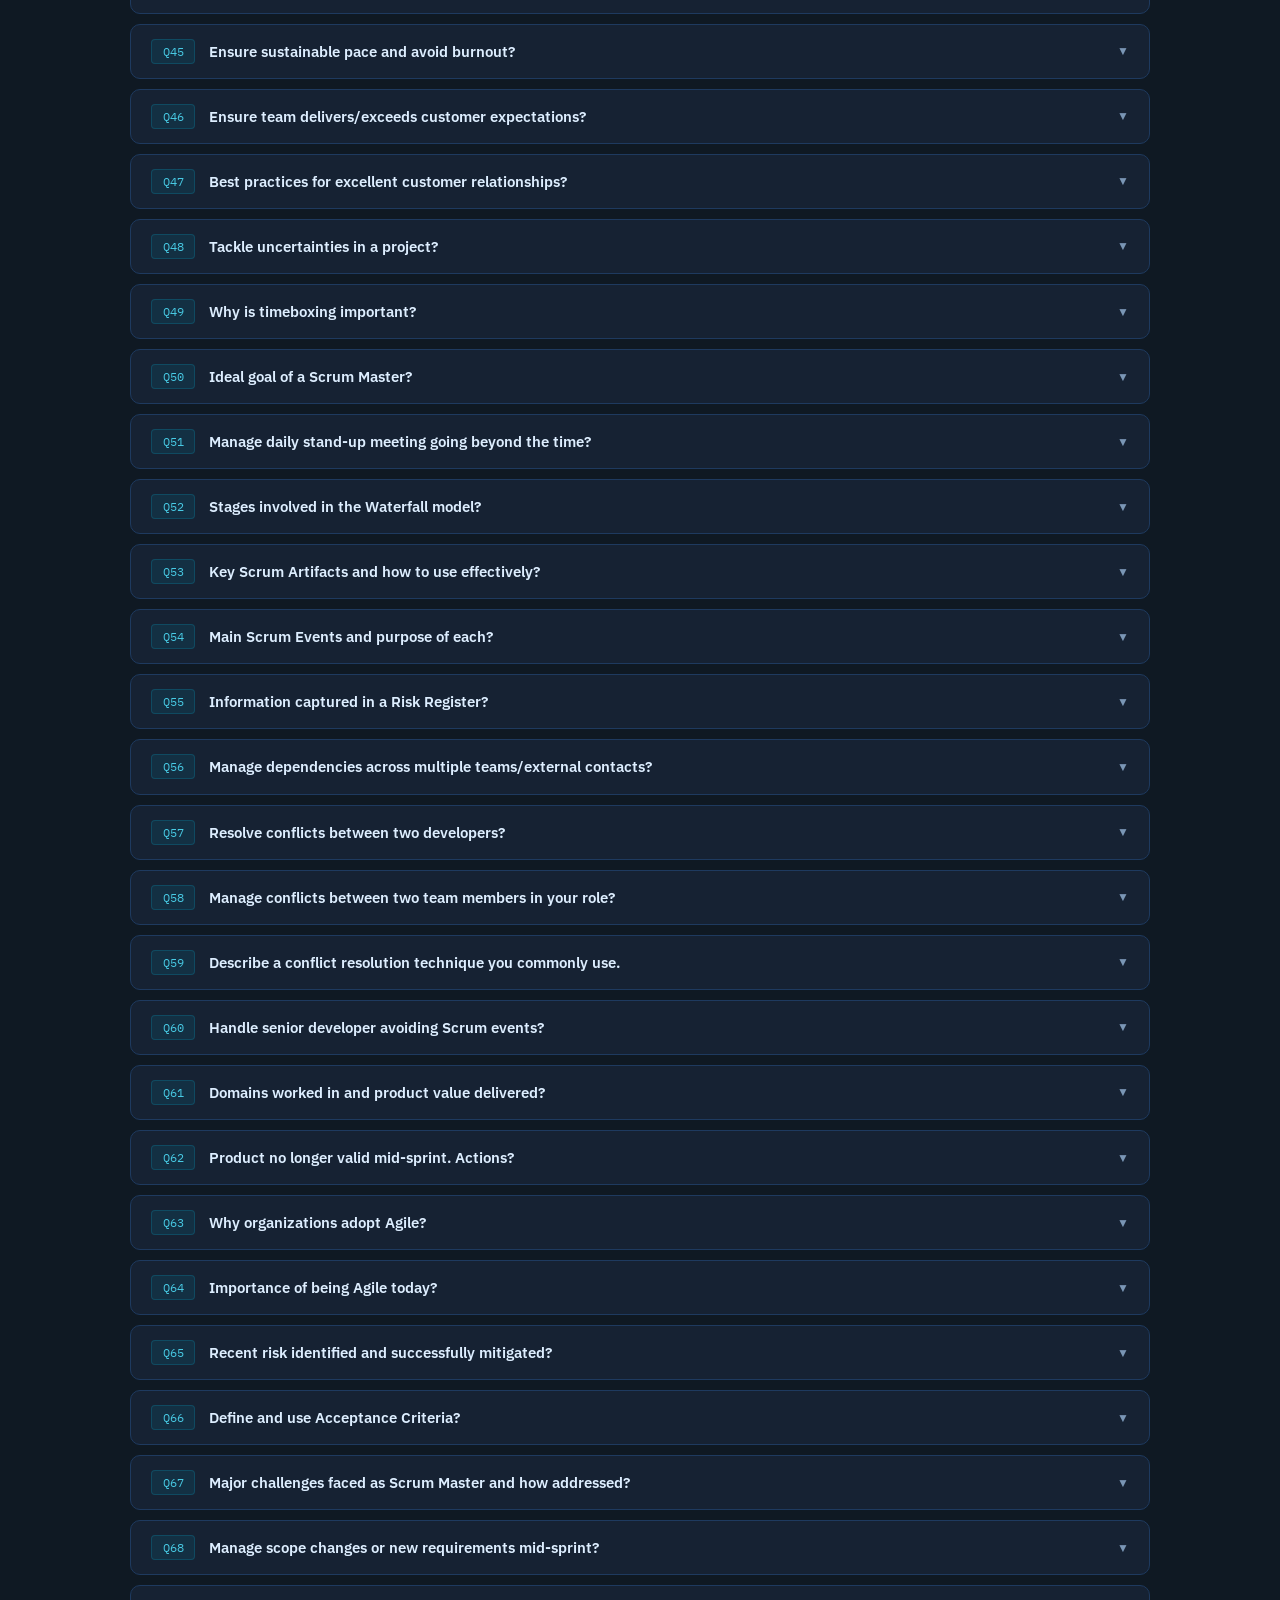
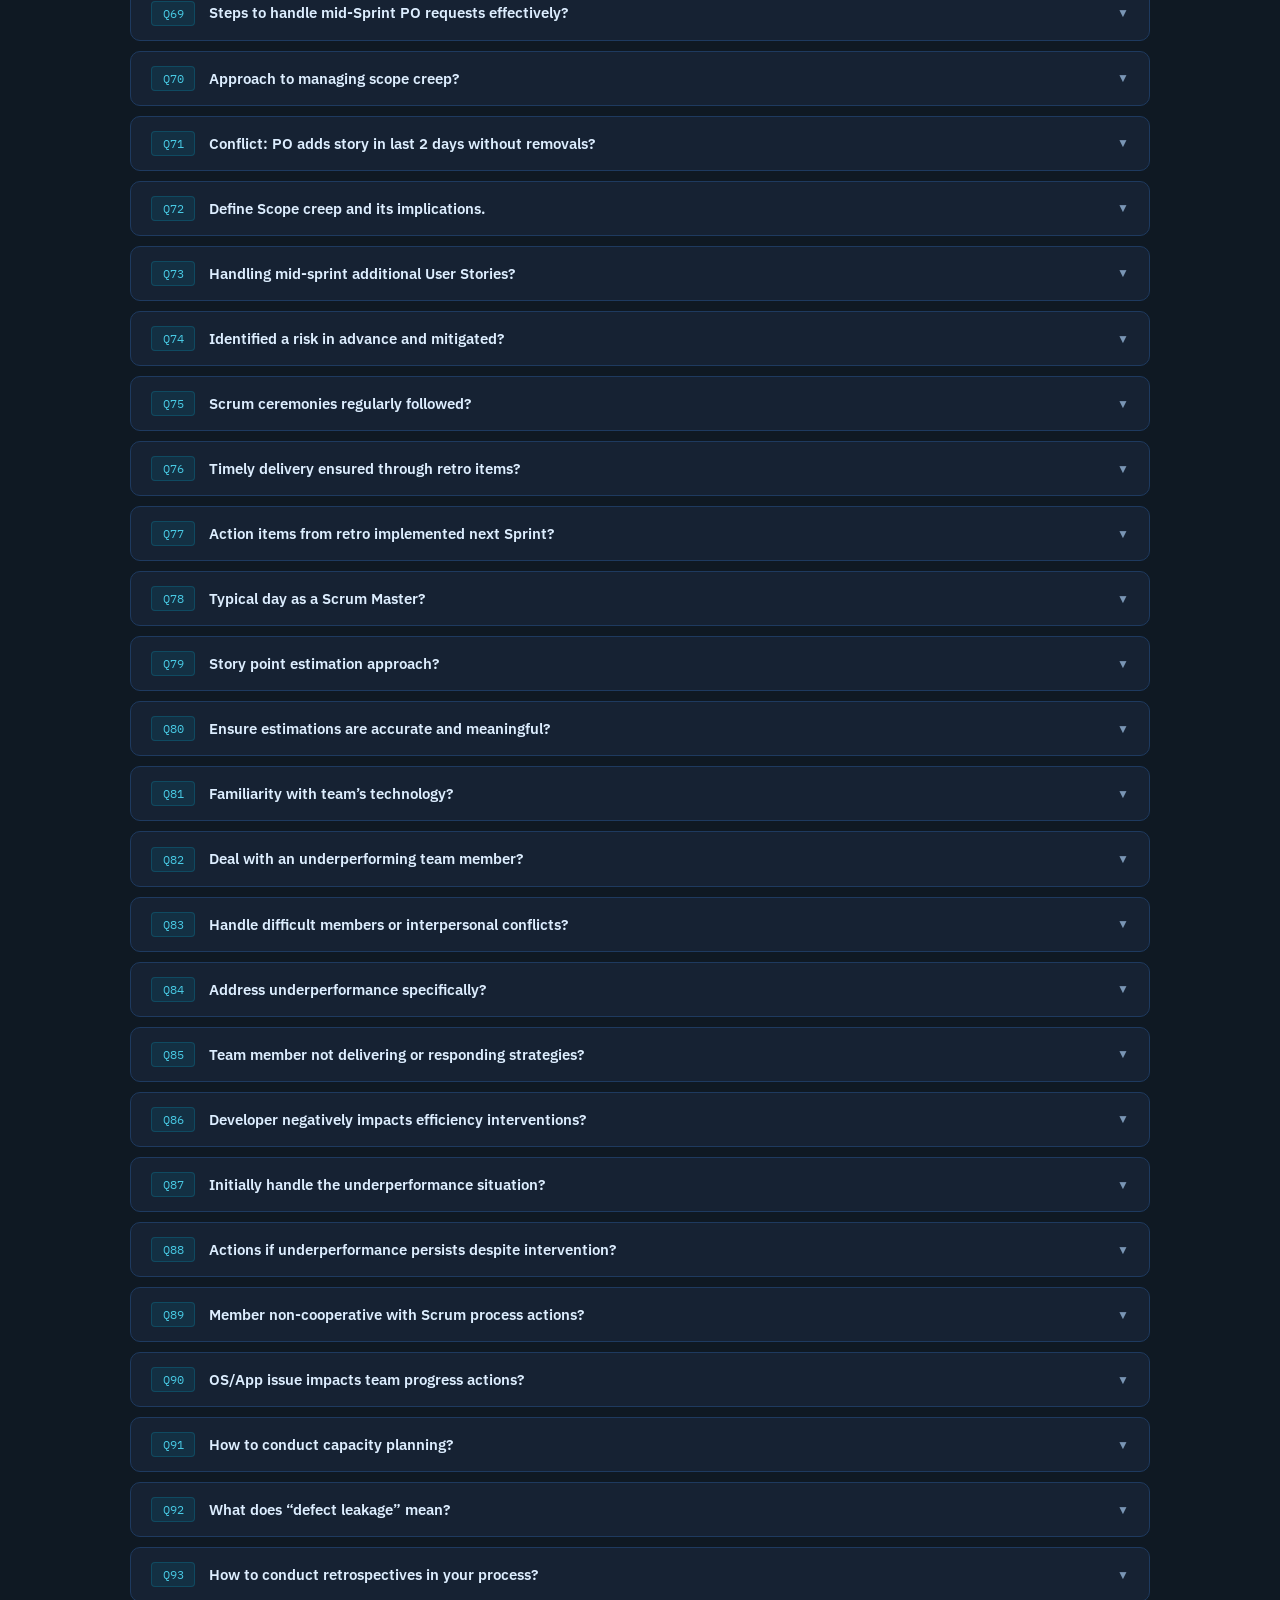
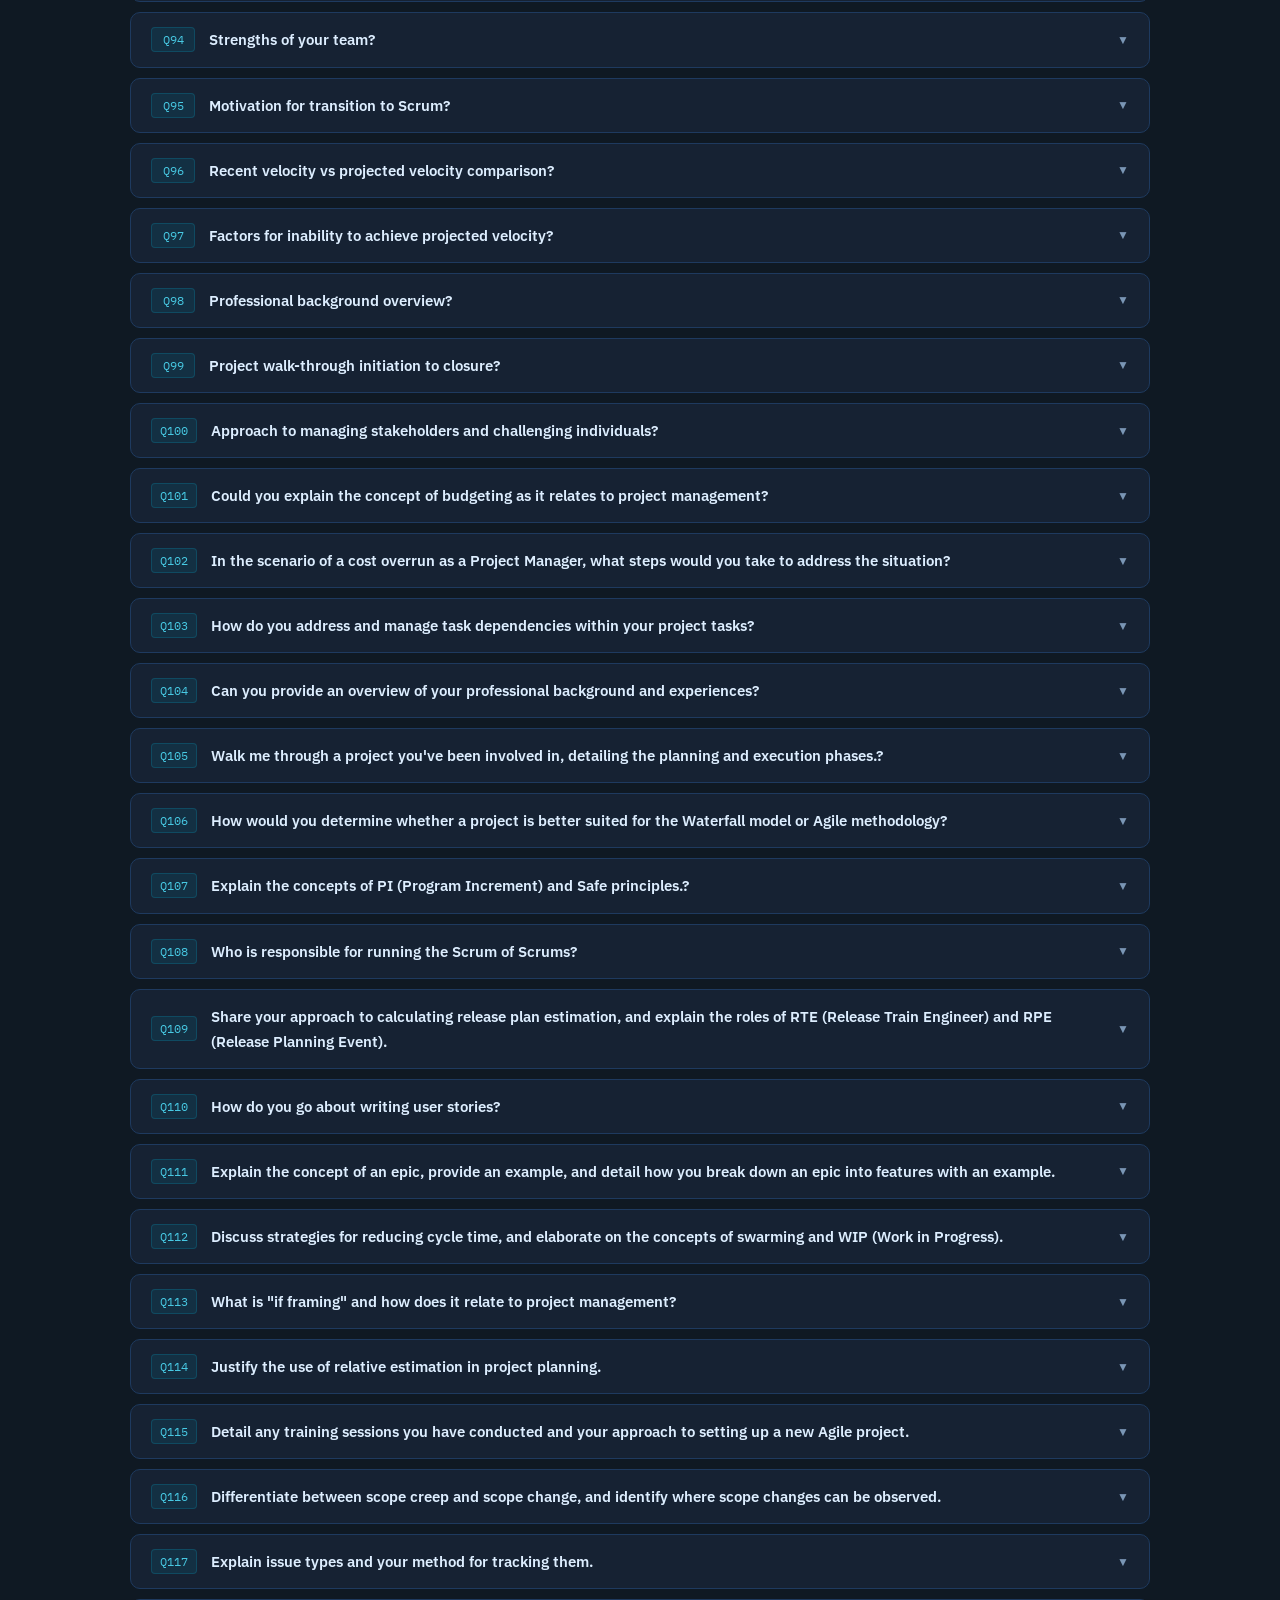
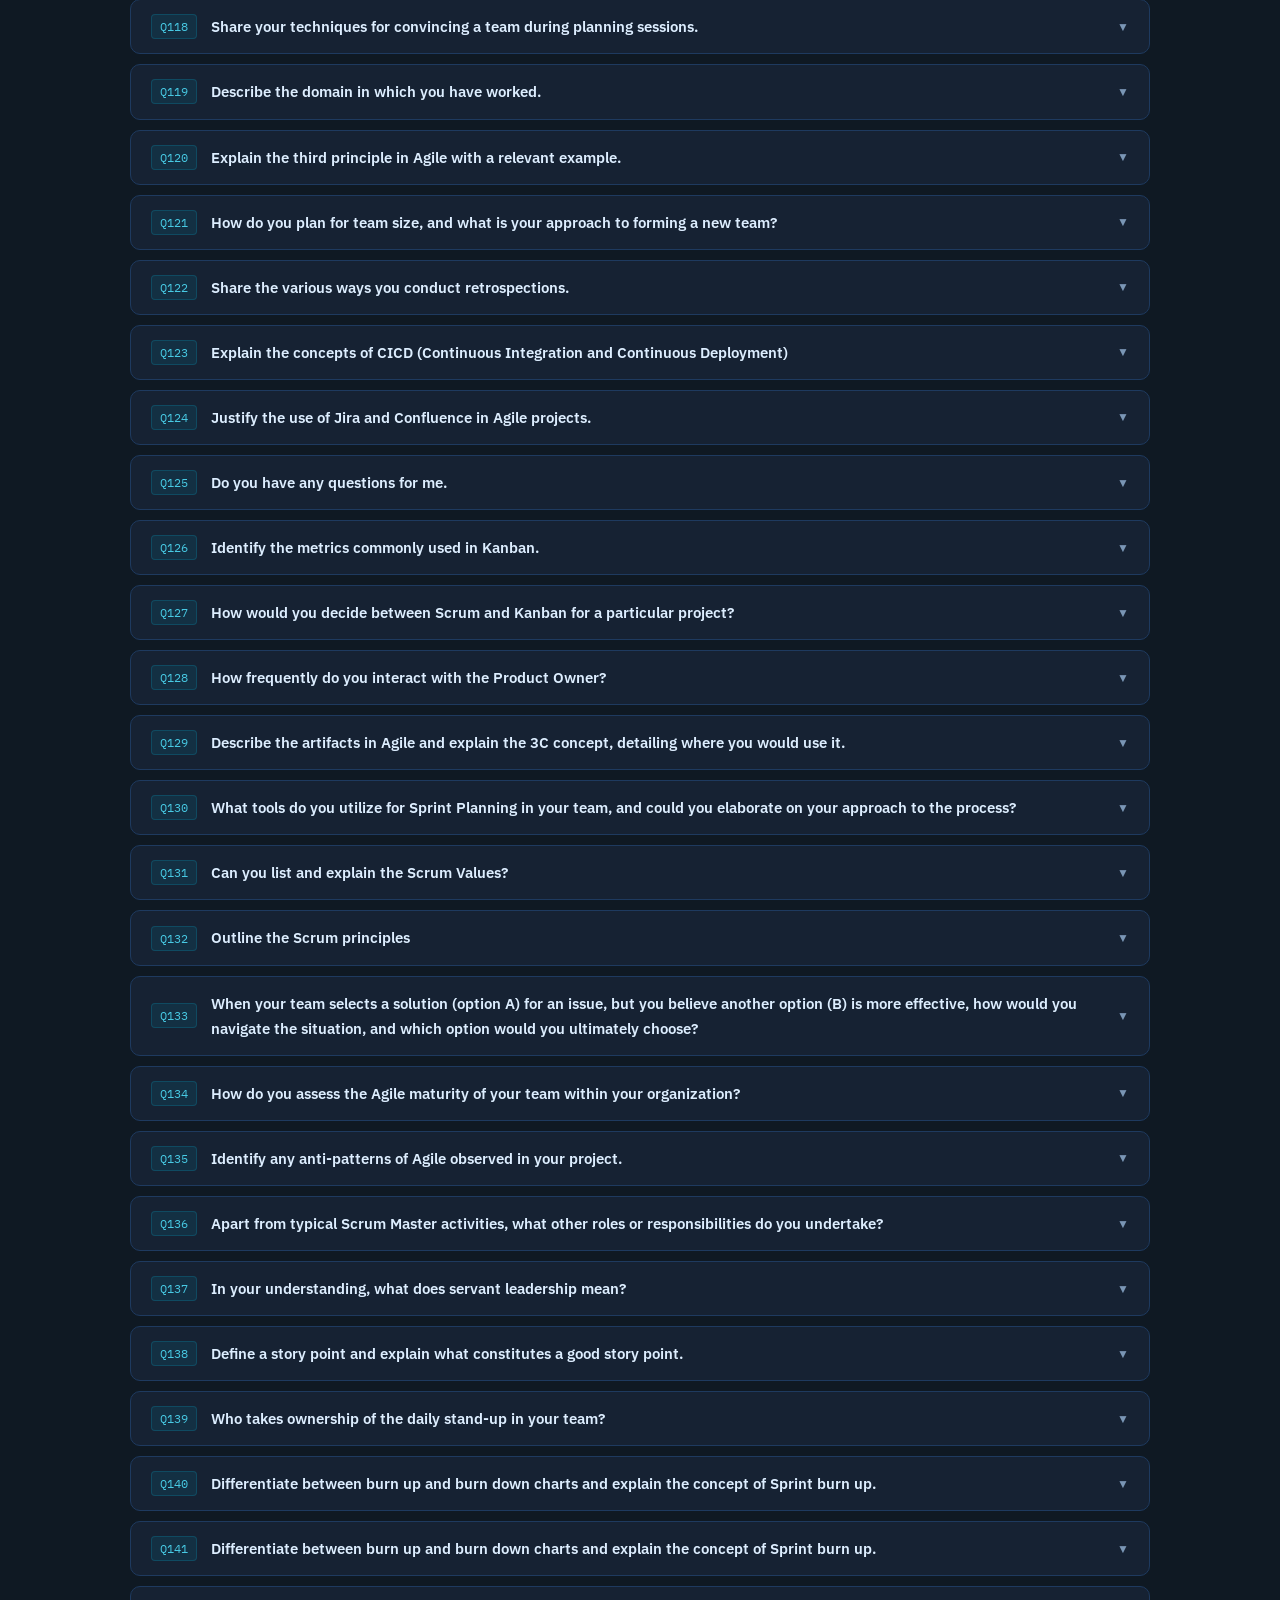
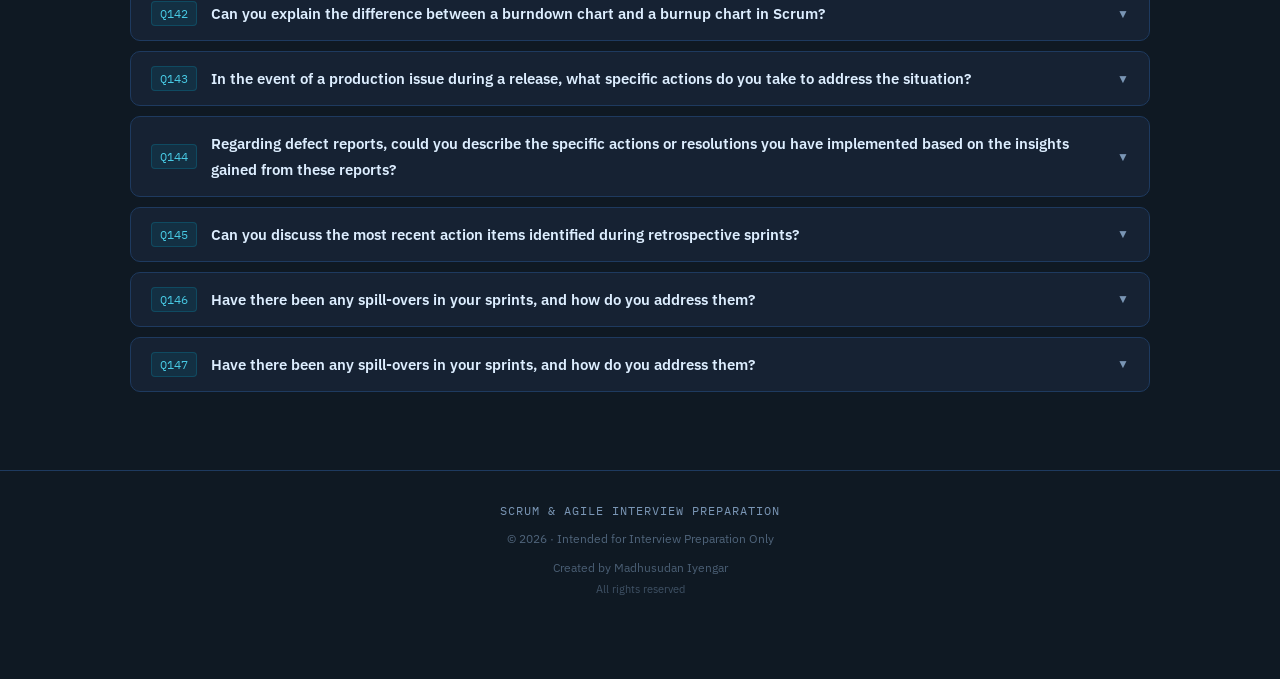
==== commit 43755898: "Add files via upload" ====
--- a/QnA.html
+++ b/QnA.html
@@ -128,6 +128,19 @@
   .btn.p:hover {
     background: var(--accent);
   }
+  
+  .btn.agile {
+   /* background: var(--accent2);*/
+    border-color: var(--accent);
+    color: #fff;
+	margin-bottom: 26px;
+	font-size: 16px;
+	background: none;
+  }
+
+  .btn.agile:hover {
+    background: var(--accent);
+  }
 
   /* ── Search ── */
   .sw {
@@ -172,7 +185,7 @@
     color: var(--text-muted);
     font-size: 1rem;
     cursor: pointer;
-    line-height: 1;
+    line-height: 2;
     padding: 0 2px;
     display: none;
   }
@@ -470,6 +483,14 @@
     .content { padding: 20px 16px; }
     .sw input { width: 160px; }
   }
+  
+  body {
+  -webkit-user-select: none;
+  -moz-user-select: none;
+  -ms-user-select: none;
+  user-select: none;
+}
+
 
 </style>
 </head>
@@ -479,21 +500,253 @@
   <h1>Scrum &amp; <span>Agile</span> Interview Questions</h1>
   <p>A complete guide to Scrum framework and Agile ways of working</p>
   <div class="hm">
-    <span class="mb"><span id="totalCount">0</span> Questions</span>
-    <span class="mb">Scrum · Kanban · Waterfall</span>
-    <span class="mb">Roles · Events · Artifacts</span>
+   <!-- <span class="mb"><span id="totalCount">0</span> Questions</span> -->
+   <span class="mb">Scrum · Kanban · Waterfall</span>
+   <span class="mb">Roles · Events · Artifacts</span>
   </div>
 </div>
 
 <div class="ctrl">
   <button class="btn p" onclick="toggleAll(true)">Expand All</button>
   <button class="btn" onclick="toggleAll(false)">Collapse All</button>
+  
   <div class="sw" id="sw">
     <input id="searchBox" type="text" placeholder="Search Questions .." oninput="filterQ(this.value)">
     <button class="clr" onclick="clearSearch()" title="Clear search">✕</button>
   </div>
 </div>
 <div class="content">
+
+<div style="display: flex; justify-content: center; gap: 10px;">
+  <button class="btn agile" onclick="openModal('agilePrinciple')"><b>Agile Principles</b></button>
+  <button class="btn agile" onclick="openModal('agileValue')"><b>Agile Values</b></button>
+  <button class="btn agile" onclick="openModal('scrumPrinciple')"><b>Scrum Principles</b></button>
+  <button class="btn agile" onclick="openModal('scrumValue')"><b>Scrum Values</b></button>
+</div>
+
+<!-- Modal -->
+<div id="agilePrinciple" class="agile-modal">
+  <div class="agile-modal-content">
+    <span class="agile-close" onclick="closeModal('agilePrinciple')">&times;</span>
+
+    <div style="text-align: center;">
+		<h2>Agile Principles</h2>
+	</div>
+
+    <table class="agile-table">
+      <tr><th>Principle</th><th>Description</th></tr>
+      <tr><td><b>Customer Satisfaction</b></td><td>Prioritize early and continuous delivery of valuable software</td></tr>
+	  <tr><td><b>Welcome Change</b></td><td>Embrace changing requirements, even late in development</td></tr>
+	  <tr><td><b>Frequent Delivery</b></td><td>Deliver working software frequently (weeks rather than months).</td></tr>
+	  <tr><td><b>Collaboration</b></td><td>Business stakeholders and developers must work together daily</td></tr>
+	  <tr><td><b>Motivated Individuals</b></td><td>Build projects around motivated individuals and trust them</td></tr>
+	  <tr><td><b>Face-to-Face Conversation</b></td><td>Use direct, in-person communication whenever possible</td></tr>
+	  <tr><td><b>Working Software</b></td><td>This is the primary measure of progress</td></tr>
+	  <tr><td><b>Sustainable Development</b></td><td>Maintain a consistent, sustainable work pace indefinitely</td></tr>
+	  <tr><td><b>Technical Excellence</b></td><td>Continuous attention to good design and quality improves agility</td></tr>
+	  <tr><td><b>Simplicity</b></td><td>Maximize the amount of work not done (focus on essential tasks)</td></tr>
+	  <tr><td><b>Self-Organizing Teams</b></td><td>The best architectures and designs emerge from self-organizing teams</td></tr>
+	  <tr><td><b>Regular Reflection</b></td><td>Teams regularly reflect on how to become more effective, then adjust accordingly</td></tr>
+    </table>
+  </div>
+</div>
+
+<div id="agileValue" class="agile-modal">
+  <div class="agile-modal-content">
+    <span class="agile-close" onclick="closeModal('agileValue')">&times;</span>
+
+     <div style="text-align: center;">
+	<h2>Agile Values</h2>
+	</div>
+
+    <table class="agile-table">
+      <tr><th>Vale</th><th>Description</th></tr>
+      <tr><td><b>Individuals and interactions over processes and tools</b></td><td>Focuses on people, communication, and collaboration over rigid processes or tools</td></tr>
+      <tr><td><b>Working software over comprehensive documentation</b></td><td>Prioritizes delivering usable software over excessive documentation</td></tr>
+      <tr><td><b>Customer collaboration over contract negotiation</b></td><td>Encourages continuous customer involvement instead of relying only on contracts</td></tr>
+      <tr><td><b>Responding to change over following a plan</b></td><td>Promotes adapting to change rather than strictly sticking to a fixed plan</td></tr>
+    </table>
+  </div>
+</div>
+
+<div id="scrumPrinciple" class="agile-modal">
+  <div class="agile-modal-content">
+    <span class="agile-close" onclick="closeModal('scrumPrinciple')">&times;</span>
+
+    <div style="text-align: center;">
+      <h2>Scrum Principles</h2>
+    </div>
+
+    <table class="agile-table">
+      <tr><th>Principle</th><th>Description</th></tr>
+      <tr><td><b>Empirical Process Control</b></td><td>Decisions are based on observation, experience, and experimentation</td></tr>
+      <tr><td><b>Self-Organization</b></td><td>Teams decide how best to accomplish their work</td></tr>
+	  <tr><td><b>Collaboration</b></td><td>Team works together to deliver value</td></tr>
+	  <tr><td><b>Value-based Prioritization</b></td><td>Work is prioritized based on business value</td></tr>
+	  <tr><td><b>Time-boxing</b></td><td>Events have fixed duration to maintain focus and efficiency</td></tr>
+      <tr><td><b>Iterative Development</b></td><td>Deliver work in small, incremental cycles</td></tr>
+    </table>
+  </div>
+</div>
+
+<div id="scrumValue" class="agile-modal">
+  <div class="agile-modal-content">
+    <span class="agile-close" onclick="closeModal('scrumValue')">&times;</span>
+
+    <div style="text-align: center;">
+      <h2>Scrum Values</h2>
+    </div>
+
+    <table class="agile-table">
+      <tr><th>Value</th><th>Description</th></tr>
+      <tr><td><b>Commitment</b></td><td>Team members commit to achieving the sprint goals and supporting each other</td></tr>
+      <tr><td><b>Courage</b></td><td>Team members have the courage to do the right thing and tackle tough problems</td></tr>
+      <tr><td><b>Focus</b></td><td>The team focuses on the work of the sprint and its goals to deliver value</td></tr>
+      <tr><td><b>Openness</b></td><td>Team members are open about work, feedback, and challenges, increasing transparency</td></tr>
+      <tr><td><b>Respect</b></td><td>Members respect each other as capable, independent professionals</td></tr>
+    </table>
+  </div>
+</div>
+
+<style>
+/* ONLY this question hover (prevents global issue) 
+.qh.agile-q:hover {
+  background: #f2f6ff;
+  cursor: pointer;
+} */
+
+/* Modal overlay */
+.agile-modal {
+  display: none;
+  position: fixed;
+  inset: 0;
+  background: rgba(0, 0, 0, 0.7);
+  z-index: 9999;
+}
+
+/* Modal box */
+.agile-modal-content {
+  background: var(--surface);
+  color: var(--text);
+  width: fit-content;
+  max-width: 92vw;
+  max-height: 90vh;
+  overflow-y: auto;
+  overflow-x: auto;
+  margin: 5vh auto;
+  padding: 24px 28px;
+  border-radius: 12px;
+  position: relative;
+  border: 1px solid var(--border);
+  box-shadow: 0 10px 40px rgba(0, 0, 0, 0.6);
+}
+
+.agile-modal-content h2 {
+  font-family: 'IBM Plex Sans', sans-serif;
+  font-size: 1.1rem;
+  font-weight: 700;
+  color: var(--accent3);
+  margin-bottom: 4px;
+  letter-spacing: 0.3px;
+}
+
+/* Close button */
+.agile-close {
+  position: absolute;
+  right: 14px;
+  top: 12px;
+  font-size: 22px;
+  cursor: pointer;
+  color: var(--text-muted);
+  line-height: 1;
+  transition: color 0.2s;
+}
+.agile-close:hover {
+  color: var(--accent3);
+}
+
+/* Table */
+.agile-table {
+  width: 100%;
+  border-collapse: collapse;
+  margin-top: 14px;
+  font-size: .85rem;
+  border-radius: 8px;
+  overflow: hidden;
+  border: 1px solid var(--border);
+}
+
+.agile-table th {
+  background: var(--hbg);
+  color: var(--accent3);
+  font-family: 'IBM Plex Mono', monospace;
+  font-size: .8rem;
+  font-weight: 600;
+  padding: 10px 14px;
+  text-align: left;
+  letter-spacing: 0.5px;
+  border-bottom: 2px solid var(--accent2);
+}
+
+.agile-table td {
+  padding: 9px 14px;
+  border-bottom: 1px solid rgba(30, 58, 95, 0.6);
+  color: var(--text);
+  vertical-align: top;
+}
+
+.agile-table tr:last-child td {
+  border-bottom: none;
+}
+
+.agile-table tr:nth-child(even) td {
+  background: rgba(255, 255, 255, 0.025);
+}
+
+.agile-table tr:hover td {
+  background: rgba(0, 180, 216, 0.07);
+}
+
+.agile-table td:first-child {
+  color: var(--accent3);
+  font-family: 'IBM Plex Mono', monospace;
+  font-weight: 500;
+  white-space: nowrap;
+  //text-align: center;
+}
+
+.agile-table td:nth-child(2) {
+  white-space: nowrap;
+}
+
+</style>
+
+<script>
+function openModal(id) {
+  document.getElementById(id).style.display = "block";
+}
+
+function closeModal(id) {
+  document.getElementById(id).style.display = "none";
+}
+
+// close when clicking outside
+window.addEventListener("click", function(event) {
+  document.querySelectorAll(".agile-modal").forEach(function(modal) {
+    if (event.target === modal) {
+      modal.style.display = "none";
+    }
+  });
+});
+
+document.addEventListener("keydown", function(e) {
+  if (e.key === "Escape") {
+    document.querySelectorAll(".agile-modal").forEach(function(modal) {
+      modal.style.display = "none";
+    });
+  }
+});
+</script>
 
 <div class="qc"><div class="qh" onclick="tog(this)"><span class="qn">Q</span><span class="qt">What is Scrum, and how does it differ from other agile frameworks?</span><span class="qv">▼</span></div><div class="qb">
 <p>Scrum is a lightweight Agile framework used to develop and deliver complex products through short, time-boxed iterations called Sprints (usually 1–4 weeks). It is based on empiricism, meaning decisions are made through transparency, inspection, and adaptation. Scrum clearly defines roles (Scrum Master, Product Owner, Developers), events (Sprint Planning, Daily Scrum, Review, Retrospective), and artifacts (Product Backlog, Sprint Backlog, Increment) to help teams deliver value incrementally.</p>
@@ -1931,6 +2184,9 @@
 function scrollToBottom() {
   window.scrollTo({ top: document.body.scrollHeight, behavior: 'smooth' });
 }
+
+document.addEventListener('contextmenu', e => e.preventDefault());
+
 </script>
 
 <button id="backToTop" onclick="scrollToTop()" title="Go to top">↑</button>
